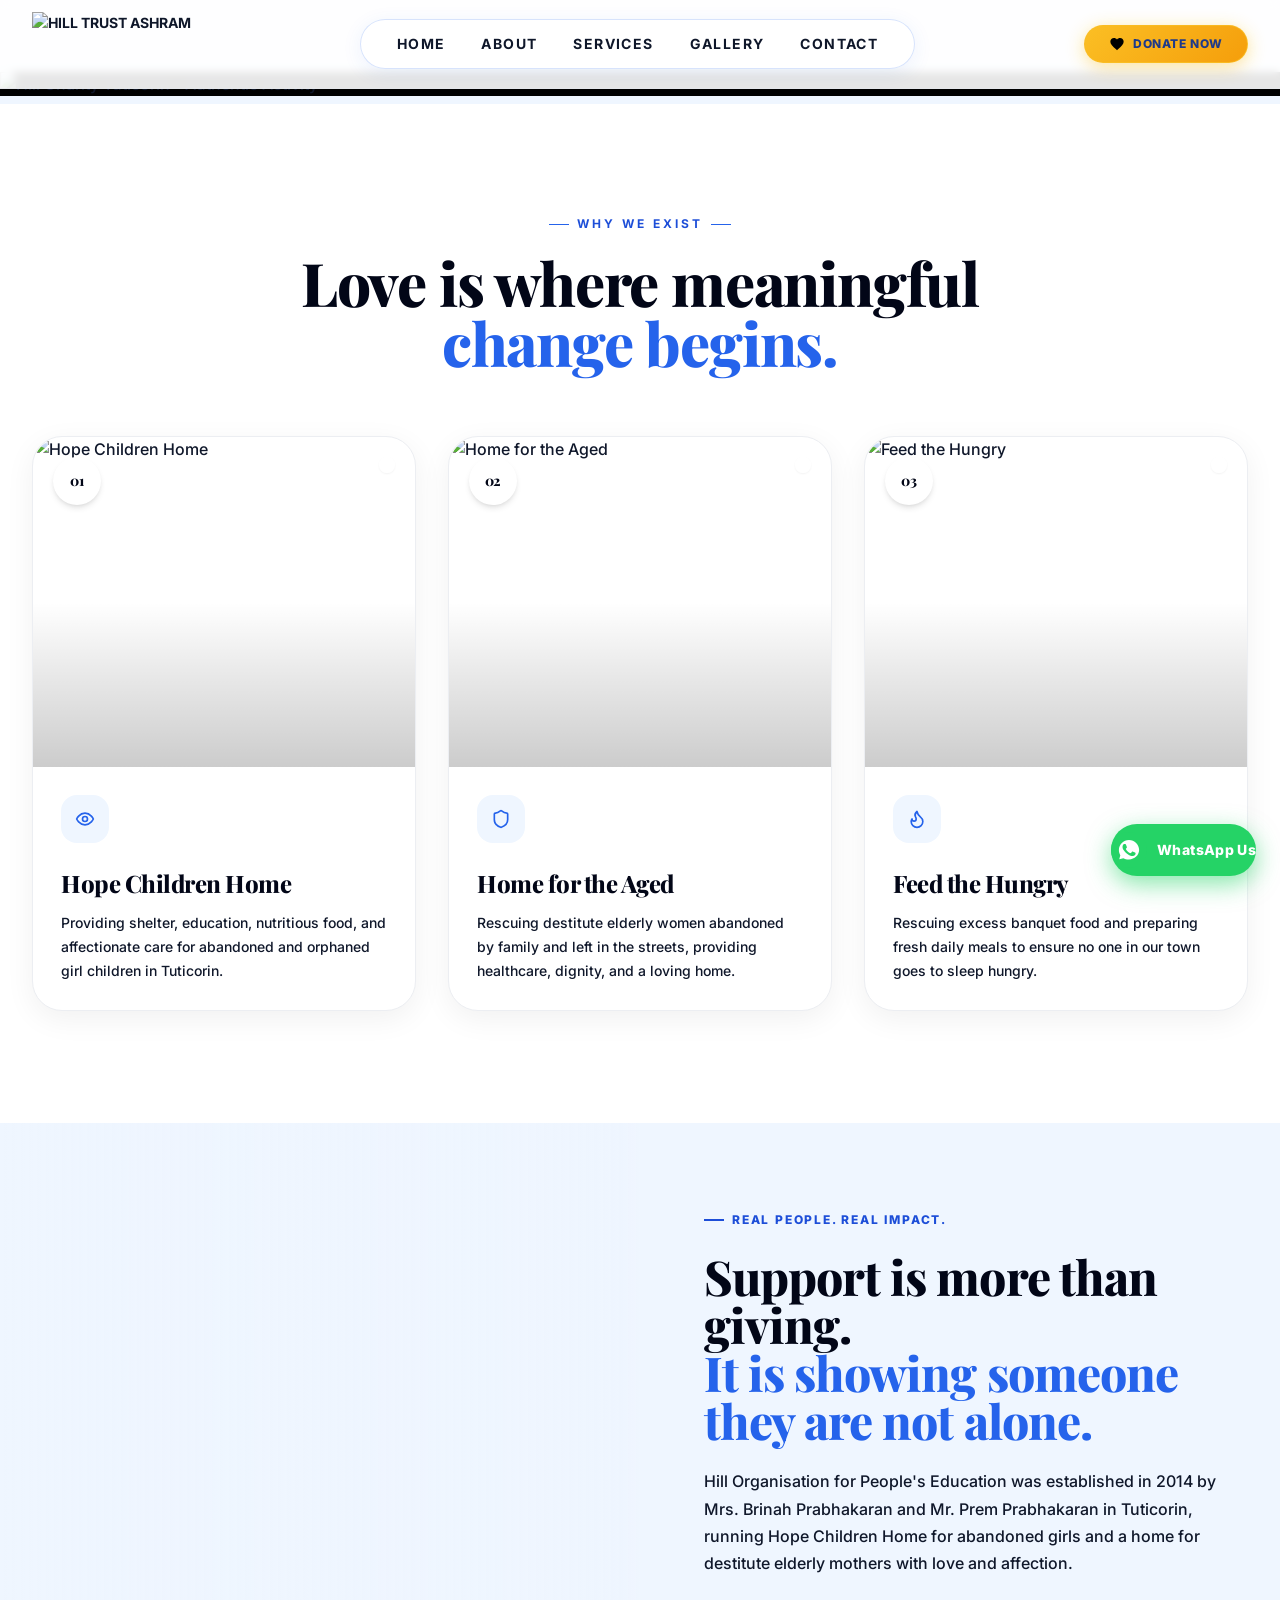
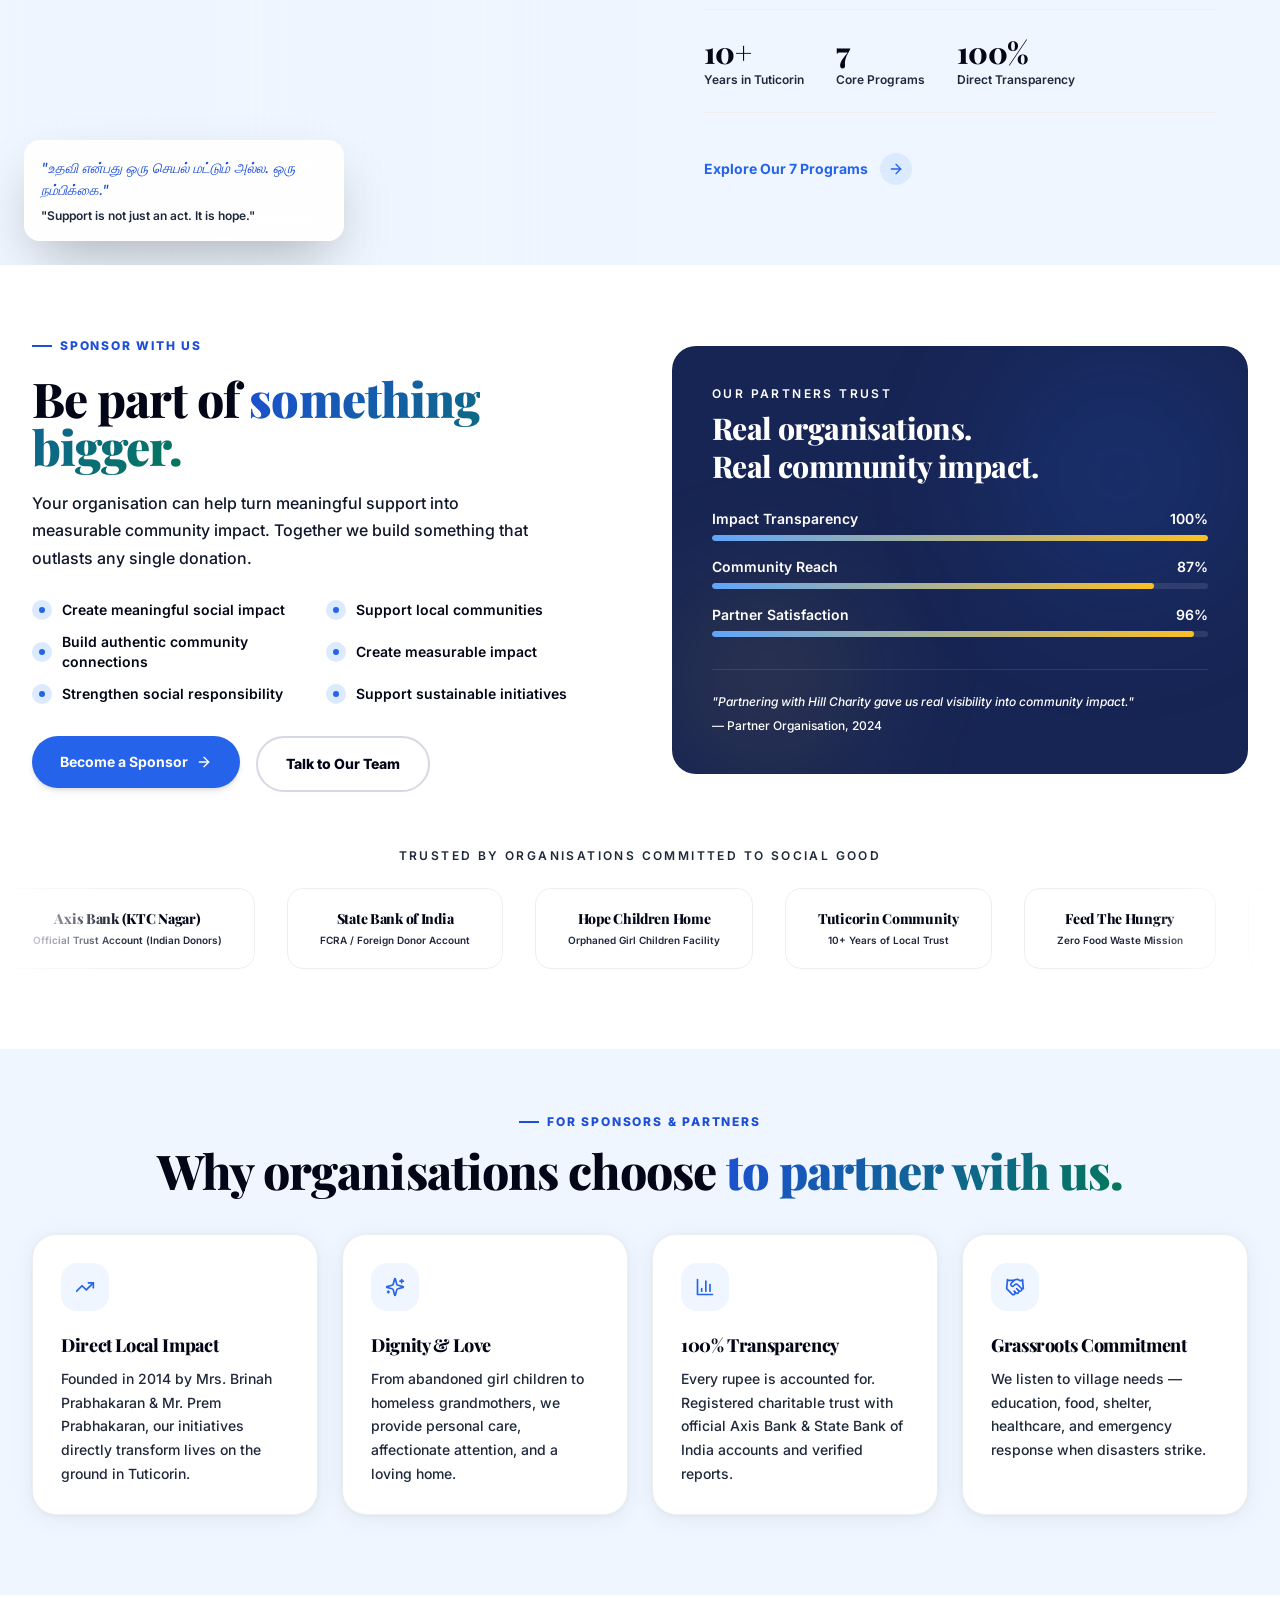
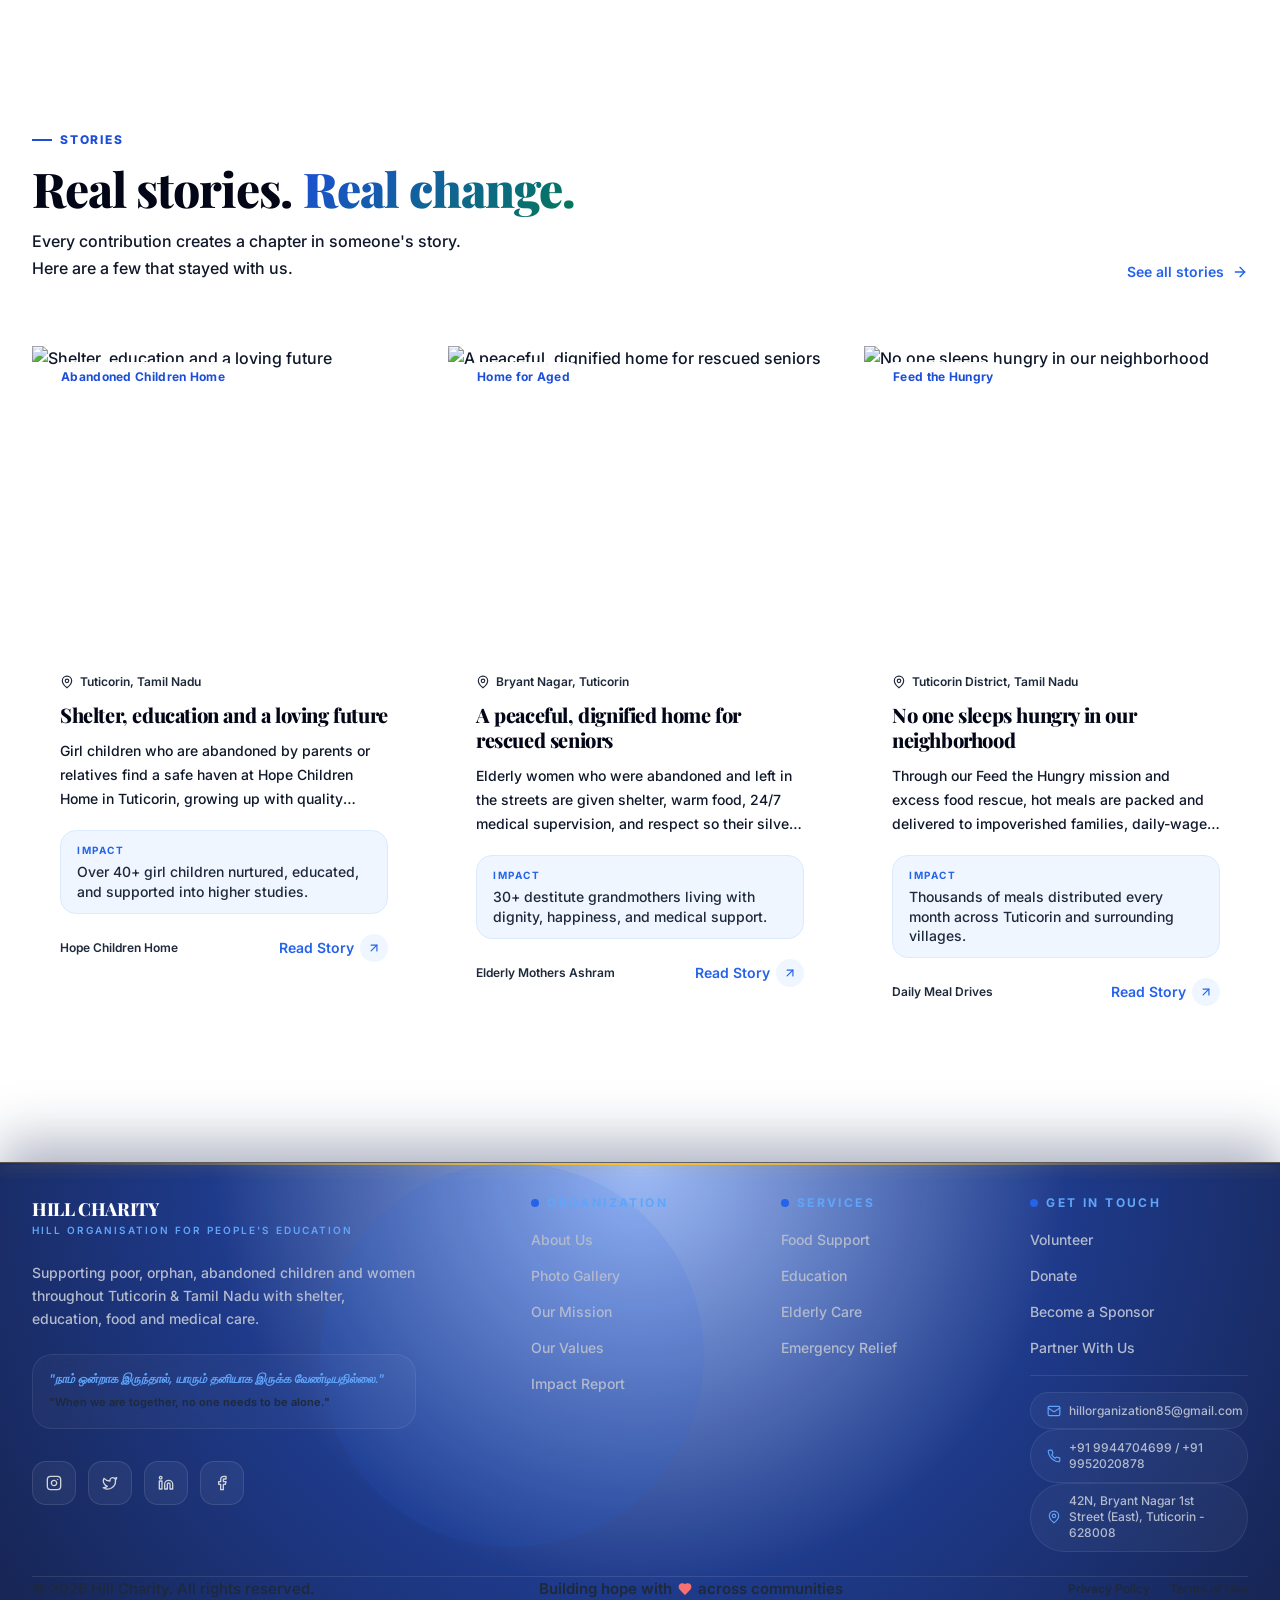
==== about/index.html @ b6c4d671 "Fix invisible text in Gallery hero header and category filter buttons" ====
<!doctype html>
<html lang="en">
  <head>
    <meta http-equiv="Cache-Control" content="no-cache, no-store, must-revalidate" />
    <meta http-equiv="Pragma" content="no-cache" />
    <meta http-equiv="Expires" content="0" />

    <meta charset="UTF-8" />
    <link rel="icon" type="image/x-icon" href="../assets/favicon.ico" />
    <meta name="viewport" content="width=device-width, initial-scale=1.0" />
    <title>About Us - Hill Charity Tuticorin | Serving Since 2014</title>
    <meta name="description" content="Hill Organisation for People’s Education (Hill Charity) charitable trust vision to support orphan, abandoned children and women throughout Tamil Nadu, South India." />
    <link rel="preconnect" href="https://fonts.googleapis.com" />
    <link rel="preconnect" href="https://fonts.gstatic.com" crossorigin />
    <link href="https://fonts.googleapis.com/css2?family=Playfair+Display:ital,wght@0,400;0,500;0,600;0,700;0,800;0,900;1,400;1,600;1,700&family=Inter:wght@300;400;500;600;700;800;900&display=swap" rel="stylesheet" />
    <link rel="stylesheet" href="../assets/index-DQ1mV4_X.css">
    <script defer src="../assets/bundle.js?v=1792749043"></script>
    <style>
      /* ============================================================
         CRITICAL FIX: ULTRA-CRISP HIGH-CONTRAST TYPOGRAPHY & LETTER COLORS
         ============================================================ */
      * {
        -webkit-font-smoothing: antialiased;
        -moz-osx-font-smoothing: grayscale;
      }
      
      body {
        color: #0f172a !important; /* Pure high-contrast dark slate */
        font-family: 'Inter', -apple-system, BlinkMacSystemFont, "Segoe UI", Roboto, sans-serif !important;
        font-weight: 500 !important;
      }

      /* Headings: Deep, bold, punchy on light surfaces */
      h1, h2, h3, h4, h5, h6 {
        font-weight: 800;
        letter-spacing: -0.02em;
      }
      .font-display {
        font-weight: 800;
        letter-spacing: -0.02em;
      }
      /* Pure crystal-clear white on all dark banners, statistics, and dark panels */
      .text-white,
      .text-white .font-display,
      .font-counter,
      .font-counter *,
      .bg-forest-950,
      .bg-forest-950 *,
      .bg-forest-950 p,
      .bg-forest-950 .font-display,
      .bg-forest-950 div,
      .shadow-card .bg-forest-950,
      .shadow-card .bg-forest-950 *,
      .shadow-card .bg-forest-950 p,
      .shadow-card .bg-forest-950 div,
      section[aria-labelledby="impact-heading"],
      section[aria-labelledby="impact-heading"] h2,
      section[aria-labelledby="impact-heading"] p,
      section[aria-labelledby="impact-heading"] div,
      section[aria-labelledby="impact-heading"] .font-display,
      section[aria-labelledby="impact-heading"] .font-counter,
      section.text-white,
      section.text-white h1, section.text-white h2, section.text-white h3,
      section.text-white p, header.text-white h1, header.text-white h2 {
        color: #ffffff !important;
      }
      /* Protect amber / gold accents from being overridden */
      .text-amber-400,
      [class*="text-amber"],
      section[aria-labelledby="impact-heading"] .text-amber-400,
      section[aria-labelledby="impact-heading"] [class*="text-amber"],
      .bg-forest-950 .text-amber-400,
      .bg-forest-950 [class*="text-amber"] {
        color: #fbbf24 !important;
      }
      /* Protect light green accents */
      .text-forest-300,
      [class*="text-forest-300"],
      .bg-forest-950 .text-forest-300 {
        color: #86efac !important;
      }

      /* Fix washed-out gray text classes across entire application */
      .text-charcoal-400 {
        color: #1e293b !important; /* Was #8b94b0 (too faint!), now rich dark slate */
        font-weight: 600 !important;
      }
      .text-charcoal-500 {
        color: #0f172a !important; /* Was #6b7596 (too faint!), now deep readable dark charcoal */
        font-weight: 500 !important;
        line-height: 1.7 !important;
      }
      .text-charcoal-600 {
        color: #020617 !important; /* Pitch black */
        font-weight: 600 !important;
      }
      .text-charcoal-700, .text-charcoal-800, .text-charcoal-900 {
        color: #020617 !important;
        font-weight: 800 !important;
      }

      /* Fix all paragraphs across the site to be dark and crisp */
      p {
        color: #1e293b;
        font-weight: 500;
        font-size: 15px;
        line-height: 1.65;
      }

      /* Fix faint white opacity text on dark banners */
      .text-white\/40, .text-white\/50, .text-white\/60, .text-white\/65 {
        color: #f8fafc !important; /* Was 40%-65% transparent, now 100% visible */
        font-weight: 500 !important;
      }
      .text-white\/70, .text-white\/80, .text-white\/85 {
        color: #ffffff !important;
        font-weight: 600 !important;
      }
      .text-blue-100, .text-blue-200 {
        color: #f1f5f9 !important;
        font-weight: 500 !important;
      }
      .text-slate-300, .text-slate-400 {
        color: #f8fafc !important;
        font-weight: 500 !important;
      }

      /* Make all labels, tags, badges super vibrant and visible */
      .label-tag {
        color: #1d4ed8 !important; /* Rich royal blue */
        font-weight: 800 !important;
        letter-spacing: 0.15em !important;
      }
      .label-tag:before {
        background-color: #1d4ed8 !important;
        height: 2px !important;
      }

      /* Vibrant gradient green/blue text */
      .text-gradient-green {
        background: linear-gradient(135deg, #1d4ed8 0%, #047857 100%) !important;
        -webkit-background-clip: text !important;
        -webkit-text-fill-color: transparent !important;
        font-weight: 900 !important;
      }

      /* Navigation Bar Links: Super clear, dark, bold */
      nav a, header a {
        color: #0f172a !important;
        font-weight: 700 !important;
        font-size: 14px !important;
      }
      nav a:hover, header a:hover {
        color: #1d4ed8 !important;
      }

      /* Card descriptions: dark and easily readable */
      article p, .shadow-card p:not(.bg-forest-950 p):not([class*="text-white"]) {
        color: #1e293b !important;
        font-weight: 500 !important;
      }

      /* High-contrast crisp image rendering */
      img {
        image-rendering: -webkit-optimize-contrast;
      }
      html {
        scroll-behavior: smooth;
      }
      @keyframes softPulse {
        0%, 100% { transform: scale(1); box-shadow: 0 8px 30px rgba(37,211,102,0.45); }
        50% { transform: scale(1.04); box-shadow: 0 12px 35px rgba(37,211,102,0.65); }
      }
      .pulse-whatsapp {
        animation: softPulse 3s infinite ease-in-out;
      }

      #floating-whatsapp {
        background-color: #25D366 !important;
        color: #ffffff !important;
        box-shadow: 0 8px 25px rgba(37,211,102,0.55) !important;
        text-decoration: none !important;
      }
      #floating-whatsapp:hover {
        background-color: #20bd5a !important;
        box-shadow: 0 12px 35px rgba(37,211,102,0.75) !important;
      }
      #floating-whatsapp span {
        color: #ffffff !important;
        font-weight: 800 !important;
      }

</style>
  </head>
  <body>
    <div id="root"></div>
    <a href="https://wa.me/919944704699?text=Hello%20Hill%20Charity%20Tuticorin,%20I%20would%20like%20to%20support%20your%20mission."
       target="_blank" rel="noopener noreferrer"
       id="floating-whatsapp"
       class="pulse-whatsapp fixed bottom-6 right-6 z-50 flex items-center gap-2.5 px-3.5 py-2 sm:px-4 sm:py-2.5 rounded-full text-white font-extrabold text-sm shadow-[0_8px_25px_rgba(37,211,102,0.55)] hover:scale-105 active:scale-95 transition-all duration-300 group"
       aria-label="Chat on WhatsApp">
      <img src="../assets/whatsapp-logo.svg" alt="WhatsApp" class="w-9 h-9 shrink-0" />
      <span class="tracking-wide pr-1 font-extrabold text-sm text-white">WhatsApp Us</span>
    </a>
  </body>
</html>
---- assets/index-DQ1mV4_X.css ----
*,:before,:after{--tw-border-spacing-x: 0;--tw-border-spacing-y: 0;--tw-translate-x: 0;--tw-translate-y: 0;--tw-rotate: 0;--tw-skew-x: 0;--tw-skew-y: 0;--tw-scale-x: 1;--tw-scale-y: 1;--tw-pan-x: ;--tw-pan-y: ;--tw-pinch-zoom: ;--tw-scroll-snap-strictness: proximity;--tw-gradient-from-position: ;--tw-gradient-via-position: ;--tw-gradient-to-position: ;--tw-ordinal: ;--tw-slashed-zero: ;--tw-numeric-figure: ;--tw-numeric-spacing: ;--tw-numeric-fraction: ;--tw-ring-inset: ;--tw-ring-offset-width: 0px;--tw-ring-offset-color: #fff;--tw-ring-color: rgb(59 130 246 / .5);--tw-ring-offset-shadow: 0 0 #0000;--tw-ring-shadow: 0 0 #0000;--tw-shadow: 0 0 #0000;--tw-shadow-colored: 0 0 #0000;--tw-blur: ;--tw-brightness: ;--tw-contrast: ;--tw-grayscale: ;--tw-hue-rotate: ;--tw-invert: ;--tw-saturate: ;--tw-sepia: ;--tw-drop-shadow: ;--tw-backdrop-blur: ;--tw-backdrop-brightness: ;--tw-backdrop-contrast: ;--tw-backdrop-grayscale: ;--tw-backdrop-hue-rotate: ;--tw-backdrop-invert: ;--tw-backdrop-opacity: ;--tw-backdrop-saturate: ;--tw-backdrop-sepia: ;--tw-contain-size: ;--tw-contain-layout: ;--tw-contain-paint: ;--tw-contain-style: }::backdrop{--tw-border-spacing-x: 0;--tw-border-spacing-y: 0;--tw-translate-x: 0;--tw-translate-y: 0;--tw-rotate: 0;--tw-skew-x: 0;--tw-skew-y: 0;--tw-scale-x: 1;--tw-scale-y: 1;--tw-pan-x: ;--tw-pan-y: ;--tw-pinch-zoom: ;--tw-scroll-snap-strictness: proximity;--tw-gradient-from-position: ;--tw-gradient-via-position: ;--tw-gradient-to-position: ;--tw-ordinal: ;--tw-slashed-zero: ;--tw-numeric-figure: ;--tw-numeric-spacing: ;--tw-numeric-fraction: ;--tw-ring-inset: ;--tw-ring-offset-width: 0px;--tw-ring-offset-color: #fff;--tw-ring-color: rgb(59 130 246 / .5);--tw-ring-offset-shadow: 0 0 #0000;--tw-ring-shadow: 0 0 #0000;--tw-shadow: 0 0 #0000;--tw-shadow-colored: 0 0 #0000;--tw-blur: ;--tw-brightness: ;--tw-contrast: ;--tw-grayscale: ;--tw-hue-rotate: ;--tw-invert: ;--tw-saturate: ;--tw-sepia: ;--tw-drop-shadow: ;--tw-backdrop-blur: ;--tw-backdrop-brightness: ;--tw-backdrop-contrast: ;--tw-backdrop-grayscale: ;--tw-backdrop-hue-rotate: ;--tw-backdrop-invert: ;--tw-backdrop-opacity: ;--tw-backdrop-saturate: ;--tw-backdrop-sepia: ;--tw-contain-size: ;--tw-contain-layout: ;--tw-contain-paint: ;--tw-contain-style: }*,:before,:after{box-sizing:border-box;border-width:0;border-style:solid;border-color:#e5e7eb}:before,:after{--tw-content: ""}html,:host{line-height:1.5;-webkit-text-size-adjust:100%;-moz-tab-size:4;-o-tab-size:4;tab-size:4;font-family:ui-sans-serif,system-ui,sans-serif,"Apple Color Emoji","Segoe UI Emoji",Segoe UI Symbol,"Noto Color Emoji";font-feature-settings:normal;font-variation-settings:normal;-webkit-tap-highlight-color:transparent}body{margin:0;line-height:inherit}hr{height:0;color:inherit;border-top-width:1px}abbr:where([title]){-webkit-text-decoration:underline dotted;text-decoration:underline dotted}h1,h2,h3,h4,h5,h6{font-size:inherit;font-weight:inherit}a{color:inherit;text-decoration:inherit}b,strong{font-weight:bolder}code,kbd,samp,pre{font-family:JetBrains Mono,monospace;font-feature-settings:normal;font-variation-settings:normal;font-size:1em}small{font-size:80%}sub,sup{font-size:75%;line-height:0;position:relative;vertical-align:baseline}sub{bottom:-.25em}sup{top:-.5em}table{text-indent:0;border-color:inherit;border-collapse:collapse}button,input,optgroup,select,textarea{font-family:inherit;font-feature-settings:inherit;font-variation-settings:inherit;font-size:100%;font-weight:inherit;line-height:inherit;letter-spacing:inherit;color:inherit;margin:0;padding:0}button,select{text-transform:none}button,input:where([type=button]),input:where([type=reset]),input:where([type=submit]){-webkit-appearance:button;background-color:transparent;background-image:none}:-moz-focusring{outline:auto}:-moz-ui-invalid{box-shadow:none}progress{vertical-align:baseline}::-webkit-inner-spin-button,::-webkit-outer-spin-button{height:auto}[type=search]{-webkit-appearance:textfield;outline-offset:-2px}::-webkit-search-decoration{-webkit-appearance:none}::-webkit-file-upload-button{-webkit-appearance:button;font:inherit}summary{display:list-item}blockquote,dl,dd,h1,h2,h3,h4,h5,h6,hr,figure,p,pre{margin:0}fieldset{margin:0;padding:0}legend{padding:0}ol,ul,menu{list-style:none;margin:0;padding:0}dialog{padding:0}textarea{resize:vertical}input::-moz-placeholder,textarea::-moz-placeholder{opacity:1;color:#9ca3af}input::placeholder,textarea::placeholder{opacity:1;color:#9ca3af}button,[role=button]{cursor:pointer}:disabled{cursor:default}img,svg,video,canvas,audio,iframe,embed,object{display:block;vertical-align:middle}img,video{max-width:100%;height:auto}[hidden]:where(:not([hidden=until-found])){display:none}:root{--color-forest-900: #1e3a8a;--color-amber-500: #fbbf24}html{scroll-behavior:smooth;-webkit-font-smoothing:antialiased;-moz-osx-font-smoothing:grayscale}body{overflow-x:hidden;--tw-bg-opacity: 1;background-color:rgb(255 255 255 / var(--tw-bg-opacity, 1));font-family:Inter,system-ui,sans-serif;--tw-text-opacity: 1;color:rgb(54 59 76 / var(--tw-text-opacity, 1))}::-moz-selection{--tw-bg-opacity: 1;background-color:rgb(191 219 254 / var(--tw-bg-opacity, 1));--tw-text-opacity: 1;color:rgb(30 58 138 / var(--tw-text-opacity, 1))}::selection{--tw-bg-opacity: 1;background-color:rgb(191 219 254 / var(--tw-bg-opacity, 1));--tw-text-opacity: 1;color:rgb(30 58 138 / var(--tw-text-opacity, 1))}:focus-visible{border-radius:.25rem;outline-width:2px;outline-offset:2px;outline-color:#2563eb}@media (prefers-reduced-motion: reduce){*,*:before,*:after{animation-duration:.01ms!important;animation-iteration-count:1!important;transition-duration:.01ms!important}}.text-gradient-green{background-image:linear-gradient(to right,var(--tw-gradient-stops));--tw-gradient-from: #2563eb var(--tw-gradient-from-position);--tw-gradient-to: rgb(37 99 235 / 0) var(--tw-gradient-to-position);--tw-gradient-stops: var(--tw-gradient-from), var(--tw-gradient-to);--tw-gradient-to: #60a5fa var(--tw-gradient-to-position);-webkit-background-clip:text;background-clip:text;color:transparent}.label-tag{display:inline-flex;align-items:center;gap:.5rem;font-size:.75rem;line-height:1rem;font-weight:600;text-transform:uppercase;letter-spacing:.2em;--tw-text-opacity: 1;color:rgb(37 99 235 / var(--tw-text-opacity, 1))}.label-tag:before{content:"";display:block;height:1px;width:1.25rem;--tw-bg-opacity: 1;background-color:rgb(37 99 235 / var(--tw-bg-opacity, 1))}.link-underline{position:relative}.link-underline:after{position:absolute;bottom:0;left:0;height:1px;width:0px;background-color:currentColor;transition-property:all;transition-timing-function:cubic-bezier(.4,0,.2,1);content:var(--tw-content);transition-duration:.3s}.link-underline:hover:after{content:var(--tw-content);width:100%}.pointer-events-none{pointer-events:none}.pointer-events-auto{pointer-events:auto}.visible{visibility:visible}.fixed{position:fixed}.absolute{position:absolute}.relative{position:relative}.-inset-3{top:-.75rem;right:-.75rem;bottom:-.75rem;left:-.75rem}.-inset-5{top:-1.25rem;right:-1.25rem;bottom:-1.25rem;left:-1.25rem}.-inset-6{top:-1.5rem;right:-1.5rem;bottom:-1.5rem;left:-1.5rem}.inset-0{top:0;right:0;bottom:0;left:0}.-bottom-20{bottom:-5rem}.-bottom-32{bottom:-8rem}.-left-20{left:-5rem}.-left-32{left:-8rem}.-right-20{right:-5rem}.-right-32{right:-8rem}.-right-5{right:-1.25rem}.-top-20{top:-5rem}.-top-32{top:-8rem}.bottom-0{bottom:0}.bottom-16{bottom:4rem}.bottom-20{bottom:5rem}.bottom-24{bottom:6rem}.bottom-6{bottom:1.5rem}.left-0{left:0}.left-1\/2{left:50%}.left-1\/4{left:25%}.left-10{left:2.5rem}.left-4{left:1rem}.left-5{left:1.25rem}.left-6{left:1.5rem}.left-8{left:2rem}.right-0{right:0}.right-1\/3{right:33.333333%}.right-1\/4{right:25%}.right-10{right:2.5rem}.right-16{right:4rem}.right-4{right:1rem}.right-5{right:1.25rem}.right-6{right:1.5rem}.right-8{right:2rem}.top-0{top:0}.top-1\/2{top:50%}.top-10{top:2.5rem}.top-16{top:4rem}.top-20{top:5rem}.top-24{top:6rem}.top-4{top:1rem}.top-5{top:1.25rem}.top-6{top:1.5rem}.top-8{top:2rem}.-z-10{z-index:-10}.z-0{z-index:0}.z-10{z-index:10}.z-20{z-index:20}.z-30{z-index:30}.z-40{z-index:40}.z-50{z-index:50}.z-\[100\]{z-index:100}.z-\[200\]{z-index:200}.m-0{margin:0}.mx-auto{margin-left:auto;margin-right:auto}.mb-1{margin-bottom:.25rem}.mb-1\.5{margin-bottom:.375rem}.mb-10{margin-bottom:2.5rem}.mb-12{margin-bottom:3rem}.mb-14{margin-bottom:3.5rem}.mb-16{margin-bottom:4rem}.mb-2{margin-bottom:.5rem}.mb-20{margin-bottom:5rem}.mb-3{margin-bottom:.75rem}.mb-4{margin-bottom:1rem}.mb-5{margin-bottom:1.25rem}.mb-6{margin-bottom:1.5rem}.mb-7{margin-bottom:1.75rem}.mb-8{margin-bottom:2rem}.ml-1{margin-left:.25rem}.mr-2{margin-right:.5rem}.mt-0\.5{margin-top:.125rem}.mt-1{margin-top:.25rem}.mt-1\.5{margin-top:.375rem}.mt-10{margin-top:2.5rem}.mt-12{margin-top:3rem}.mt-14{margin-top:3.5rem}.mt-16{margin-top:4rem}.mt-2{margin-top:.5rem}.mt-20{margin-top:5rem}.mt-3{margin-top:.75rem}.mt-4{margin-top:1rem}.mt-5{margin-top:1.25rem}.mt-6{margin-top:1.5rem}.mt-7{margin-top:1.75rem}.mt-8{margin-top:2rem}.line-clamp-3{overflow:hidden;display:-webkit-box;-webkit-box-orient:vertical;-webkit-line-clamp:3}.block{display:block}.inline-block{display:inline-block}.flex{display:flex}.inline-flex{display:inline-flex}.grid{display:grid}.hidden{display:none}.aspect-\[4\/3\]{aspect-ratio:4/3}.h-0\.5{height:.125rem}.h-1{height:.25rem}.h-1\.5{height:.375rem}.h-10{height:2.5rem}.h-11{height:2.75rem}.h-12{height:3rem}.h-14{height:3.5rem}.h-16{height:4rem}.h-2{height:.5rem}.h-20{height:5rem}.h-3{height:.75rem}.h-3\.5{height:.875rem}.h-4{height:1rem}.h-48{height:12rem}.h-5{height:1.25rem}.h-52{height:13rem}.h-56{height:14rem}.h-6{height:1.5rem}.h-64{height:16rem}.h-7{height:1.75rem}.h-8{height:2rem}.h-80{height:20rem}.h-9{height:2.25rem}.h-96{height:24rem}.h-\[120px\]{height:120px}.h-\[220px\]{height:220px}.h-\[260px\]{height:260px}.h-\[300px\]{height:300px}.h-\[320px\]{height:320px}.h-\[330px\]{height:330px}.h-\[60vw\]{height:60vw}.h-\[70vh\]{height:70vh}.h-\[calc\(100dvh-72px\)\]{height:calc(100dvh - 72px)}.h-full{height:100%}.h-px{height:1px}.max-h-\[95vh\]{max-height:95vh}.min-h-\[260px\]{min-height:260px}.min-h-\[280px\]{min-height:280px}.min-h-\[300px\]{min-height:300px}.min-h-\[400px\]{min-height:400px}.min-h-\[420px\]{min-height:420px}.min-h-\[600px\]{min-height:600px}.min-h-screen{min-height:100vh}.w-0{width:0px}.w-1\.5{width:.375rem}.w-10{width:2.5rem}.w-11{width:2.75rem}.w-12{width:3rem}.w-14{width:3.5rem}.w-16{width:4rem}.w-2{width:.5rem}.w-20{width:5rem}.w-3{width:.75rem}.w-3\.5{width:.875rem}.w-32{width:8rem}.w-4{width:1rem}.w-48{width:12rem}.w-5{width:1.25rem}.w-52{width:13rem}.w-56{width:14rem}.w-6{width:1.5rem}.w-64{width:16rem}.w-7{width:1.75rem}.w-8{width:2rem}.w-80{width:20rem}.w-9{width:2.25rem}.w-96{width:24rem}.w-\[300px\]{width:300px}.w-fit{width:-moz-fit-content;width:fit-content}.w-full{width:100%}.w-px{width:1px}.min-w-0{min-width:0px}.min-w-\[180px\]{min-width:180px}.max-w-2xl{max-width:42rem}.max-w-3xl{max-width:48rem}.max-w-4xl{max-width:56rem}.max-w-5xl{max-width:64rem}.max-w-6xl{max-width:72rem}.max-w-7xl{max-width:80rem}.max-w-\[210px\]{max-width:210px}.max-w-lg{max-width:32rem}.max-w-md{max-width:28rem}.max-w-sm{max-width:24rem}.max-w-xl{max-width:36rem}.max-w-xs{max-width:20rem}.flex-1{flex:1 1 0%}.shrink-0{flex-shrink:0}.-translate-x-1\/2{--tw-translate-x: -50%;transform:translate(var(--tw-translate-x),var(--tw-translate-y)) rotate(var(--tw-rotate)) skew(var(--tw-skew-x)) skewY(var(--tw-skew-y)) scaleX(var(--tw-scale-x)) scaleY(var(--tw-scale-y))}.-translate-y-1\/2{--tw-translate-y: -50%;transform:translate(var(--tw-translate-x),var(--tw-translate-y)) rotate(var(--tw-rotate)) skew(var(--tw-skew-x)) skewY(var(--tw-skew-y)) scaleX(var(--tw-scale-x)) scaleY(var(--tw-scale-y))}.scale-110{--tw-scale-x: 1.1;--tw-scale-y: 1.1;transform:translate(var(--tw-translate-x),var(--tw-translate-y)) rotate(var(--tw-rotate)) skew(var(--tw-skew-x)) skewY(var(--tw-skew-y)) scaleX(var(--tw-scale-x)) scaleY(var(--tw-scale-y))}.transform{transform:translate(var(--tw-translate-x),var(--tw-translate-y)) rotate(var(--tw-rotate)) skew(var(--tw-skew-x)) skewY(var(--tw-skew-y)) scaleX(var(--tw-scale-x)) scaleY(var(--tw-scale-y))}.animate-marquee{animation:marquee 30s linear infinite}@keyframes spin{to{transform:rotate(360deg)}}.animate-spin{animation:spin 1s linear infinite}.cursor-default{cursor:default}.select-none{-webkit-user-select:none;-moz-user-select:none;user-select:none}.resize-none{resize:none}.appearance-none{-webkit-appearance:none;-moz-appearance:none;appearance:none}.grid-cols-1{grid-template-columns:repeat(1,minmax(0,1fr))}.grid-cols-2{grid-template-columns:repeat(2,minmax(0,1fr))}.grid-cols-3{grid-template-columns:repeat(3,minmax(0,1fr))}.flex-col{flex-direction:column}.flex-wrap{flex-wrap:wrap}.items-start{align-items:flex-start}.items-center{align-items:center}.items-stretch{align-items:stretch}.justify-center{justify-content:center}.justify-between{justify-content:space-between}.gap-1{gap:.25rem}.gap-1\.5{gap:.375rem}.gap-12{gap:3rem}.gap-16{gap:4rem}.gap-2{gap:.5rem}.gap-2\.5{gap:.625rem}.gap-3{gap:.75rem}.gap-4{gap:1rem}.gap-5{gap:1.25rem}.gap-6{gap:1.5rem}.gap-8{gap:2rem}.gap-x-4{-moz-column-gap:1rem;column-gap:1rem}.gap-y-12{row-gap:3rem}.space-y-1>:not([hidden])~:not([hidden]){--tw-space-y-reverse: 0;margin-top:calc(.25rem * calc(1 - var(--tw-space-y-reverse)));margin-bottom:calc(.25rem * var(--tw-space-y-reverse))}.space-y-1\.5>:not([hidden])~:not([hidden]){--tw-space-y-reverse: 0;margin-top:calc(.375rem * calc(1 - var(--tw-space-y-reverse)));margin-bottom:calc(.375rem * var(--tw-space-y-reverse))}.space-y-2\.5>:not([hidden])~:not([hidden]){--tw-space-y-reverse: 0;margin-top:calc(.625rem * calc(1 - var(--tw-space-y-reverse)));margin-bottom:calc(.625rem * var(--tw-space-y-reverse))}.space-y-3>:not([hidden])~:not([hidden]){--tw-space-y-reverse: 0;margin-top:calc(.75rem * calc(1 - var(--tw-space-y-reverse)));margin-bottom:calc(.75rem * var(--tw-space-y-reverse))}.space-y-4>:not([hidden])~:not([hidden]){--tw-space-y-reverse: 0;margin-top:calc(1rem * calc(1 - var(--tw-space-y-reverse)));margin-bottom:calc(1rem * var(--tw-space-y-reverse))}.space-y-5>:not([hidden])~:not([hidden]){--tw-space-y-reverse: 0;margin-top:calc(1.25rem * calc(1 - var(--tw-space-y-reverse)));margin-bottom:calc(1.25rem * var(--tw-space-y-reverse))}.space-y-6>:not([hidden])~:not([hidden]){--tw-space-y-reverse: 0;margin-top:calc(1.5rem * calc(1 - var(--tw-space-y-reverse)));margin-bottom:calc(1.5rem * var(--tw-space-y-reverse))}.space-y-8>:not([hidden])~:not([hidden]){--tw-space-y-reverse: 0;margin-top:calc(2rem * calc(1 - var(--tw-space-y-reverse)));margin-bottom:calc(2rem * var(--tw-space-y-reverse))}.divide-x-0>:not([hidden])~:not([hidden]){--tw-divide-x-reverse: 0;border-right-width:calc(0px * var(--tw-divide-x-reverse));border-left-width:calc(0px * calc(1 - var(--tw-divide-x-reverse)))}.divide-white\/10>:not([hidden])~:not([hidden]){border-color:#ffffff1a}.overflow-hidden{overflow:hidden}.overflow-y-auto{overflow-y:auto}.rounded-2xl{border-radius:1rem}.rounded-3xl{border-radius:1.5rem}.rounded-\[1\.75rem\]{border-radius:1.75rem}.rounded-\[2\.5rem\]{border-radius:2.5rem}.rounded-\[2rem\]{border-radius:2rem}.rounded-\[30px\]{border-radius:30px}.rounded-\[3rem\]{border-radius:3rem}.rounded-full{border-radius:9999px}.rounded-lg{border-radius:.5rem}.rounded-xl{border-radius:.75rem}.rounded-t-\[30px\]{border-top-left-radius:30px;border-top-right-radius:30px}.border{border-width:1px}.border-2{border-width:2px}.border-4{border-width:4px}.border-y{border-top-width:1px;border-bottom-width:1px}.border-b{border-bottom-width:1px}.border-t{border-top-width:1px}.border-dashed{border-style:dashed}.border-amber-100{--tw-border-opacity: 1;border-color:rgb(255 239 208 / var(--tw-border-opacity, 1))}.border-amber-600{--tw-border-opacity: 1;border-color:rgb(245 158 11 / var(--tw-border-opacity, 1))}.border-blue-200{--tw-border-opacity: 1;border-color:rgb(191 219 254 / var(--tw-border-opacity, 1))}.border-charcoal-100{--tw-border-opacity: 1;border-color:rgb(236 238 242 / var(--tw-border-opacity, 1))}.border-charcoal-100\/70{border-color:#eceef2b3}.border-charcoal-200{--tw-border-opacity: 1;border-color:rgb(213 217 227 / var(--tw-border-opacity, 1))}.border-charcoal-700{--tw-border-opacity: 1;border-color:rgb(71 78 103 / var(--tw-border-opacity, 1))}.border-charcoal-800{--tw-border-opacity: 1;border-color:rgb(61 66 87 / var(--tw-border-opacity, 1))}.border-cream-50{--tw-border-opacity: 1;border-color:rgb(239 246 255 / var(--tw-border-opacity, 1))}.border-cyan-200{--tw-border-opacity: 1;border-color:rgb(165 243 252 / var(--tw-border-opacity, 1))}.border-cyan-300\/50{border-color:#67e8f980}.border-forest-100{--tw-border-opacity: 1;border-color:rgb(219 234 254 / var(--tw-border-opacity, 1))}.border-forest-200{--tw-border-opacity: 1;border-color:rgb(191 219 254 / var(--tw-border-opacity, 1))}.border-forest-200\/40{border-color:#bfdbfe66}.border-forest-200\/60{border-color:#bfdbfe99}.border-forest-200\/70{border-color:#bfdbfeb3}.border-forest-600{--tw-border-opacity: 1;border-color:rgb(37 99 235 / var(--tw-border-opacity, 1))}.border-forest-700{--tw-border-opacity: 1;border-color:rgb(29 78 216 / var(--tw-border-opacity, 1))}.border-red-200{--tw-border-opacity: 1;border-color:rgb(254 202 202 / var(--tw-border-opacity, 1))}.border-transparent{border-color:transparent}.border-white{--tw-border-opacity: 1;border-color:rgb(255 255 255 / var(--tw-border-opacity, 1))}.border-white\/10{border-color:#ffffff1a}.border-white\/15{border-color:#ffffff26}.border-white\/20{border-color:#fff3}.border-white\/30{border-color:#ffffff4d}.border-white\/50{border-color:#ffffff80}.bg-amber-100\/40{background-color:#ffefd066}.bg-amber-400{--tw-bg-opacity: 1;background-color:rgb(251 191 36 / var(--tw-bg-opacity, 1))}.bg-amber-400\/40{background-color:#fbbf2466}.bg-amber-50{--tw-bg-opacity: 1;background-color:rgb(254 243 199 / var(--tw-bg-opacity, 1))}.bg-amber-500{--tw-bg-opacity: 1;background-color:rgb(245 158 11 / var(--tw-bg-opacity, 1))}.bg-amber-500\/10{background-color:#fbbf241a}.bg-amber-500\/20{background-color:#fbbf2433}.bg-black{--tw-bg-opacity: 1;background-color:rgb(0 0 0 / var(--tw-bg-opacity, 1))}.bg-black\/5{background-color:#0000000d}.bg-blue-50{--tw-bg-opacity: 1;background-color:rgb(239 246 255 / var(--tw-bg-opacity, 1))}.bg-charcoal-100{--tw-bg-opacity: 1;background-color:rgb(236 238 242 / var(--tw-bg-opacity, 1))}.bg-charcoal-50{--tw-bg-opacity: 1;background-color:rgb(239 246 255 / var(--tw-bg-opacity, 1))}.bg-charcoal-800{--tw-bg-opacity: 1;background-color:rgb(61 66 87 / var(--tw-bg-opacity, 1))}.bg-charcoal-900{--tw-bg-opacity: 1;background-color:rgb(54 59 76 / var(--tw-bg-opacity, 1))}.bg-charcoal-950{--tw-bg-opacity: 1;background-color:rgb(26 29 39 / var(--tw-bg-opacity, 1))}.bg-charcoal-950\/40{background-color:#1a1d2766}.bg-charcoal-950\/60{background-color:#1a1d2799}.bg-cream-50{--tw-bg-opacity: 1;background-color:rgb(239 246 255 / var(--tw-bg-opacity, 1))}.bg-forest-100{--tw-bg-opacity: 1;background-color:rgb(219 234 254 / var(--tw-bg-opacity, 1))}.bg-forest-100\/40{background-color:#eff6ff66}.bg-forest-100\/70{background-color:#eff6ffb3}.bg-forest-200{--tw-bg-opacity: 1;background-color:rgb(191 219 254 / var(--tw-bg-opacity, 1))}.bg-forest-300{--tw-bg-opacity: 1;background-color:rgb(147 197 253 / var(--tw-bg-opacity, 1))}.bg-forest-400{--tw-bg-opacity: 1;background-color:rgb(96 165 250 / var(--tw-bg-opacity, 1))}.bg-forest-50{--tw-bg-opacity: 1;background-color:rgb(239 246 255 / var(--tw-bg-opacity, 1))}.bg-forest-500{--tw-bg-opacity: 1;background-color:rgb(37 99 235 / var(--tw-bg-opacity, 1))}.bg-forest-500\/10{background-color:#2563eb1a}.bg-forest-500\/15{background-color:#2563eb26}.bg-forest-600{--tw-bg-opacity: 1;background-color:rgb(37 99 235 / var(--tw-bg-opacity, 1))}.bg-forest-950{--tw-bg-opacity: 1;background-color:rgb(23 37 84 / var(--tw-bg-opacity, 1))}.bg-red-50{--tw-bg-opacity: 1;background-color:rgb(254 242 242 / var(--tw-bg-opacity, 1))}.bg-slate-50{--tw-bg-opacity: 1;background-color:rgb(248 250 252 / var(--tw-bg-opacity, 1))}.bg-transparent{background-color:transparent}.bg-white{--tw-bg-opacity: 1;background-color:rgb(255 255 255 / var(--tw-bg-opacity, 1))}.bg-white\/10{background-color:#ffffff1a}.bg-white\/15{background-color:#ffffff26}.bg-white\/20{background-color:#fff3}.bg-white\/80{background-color:#fffc}.bg-white\/90{background-color:#ffffffe6}.bg-white\/95{background-color:#fffffff2}.bg-gradient-to-b{background-image:linear-gradient(to bottom,var(--tw-gradient-stops))}.bg-gradient-to-br{background-image:linear-gradient(to bottom right,var(--tw-gradient-stops))}.bg-gradient-to-r{background-image:linear-gradient(to right,var(--tw-gradient-stops))}.bg-gradient-to-t{background-image:linear-gradient(to top,var(--tw-gradient-stops))}.from-amber-400\/20{--tw-gradient-from: rgb(251 191 36 / .2) var(--tw-gradient-from-position);--tw-gradient-to: rgb(251 191 36 / 0) var(--tw-gradient-to-position);--tw-gradient-stops: var(--tw-gradient-from), var(--tw-gradient-to)}.from-amber-500\/20{--tw-gradient-from: rgb(245 158 11 / .2) var(--tw-gradient-from-position);--tw-gradient-to: rgb(245 158 11 / 0) var(--tw-gradient-to-position);--tw-gradient-stops: var(--tw-gradient-from), var(--tw-gradient-to)}.from-black\/20{--tw-gradient-from: rgb(0 0 0 / .2) var(--tw-gradient-from-position);--tw-gradient-to: rgb(0 0 0 / 0) var(--tw-gradient-to-position);--tw-gradient-stops: var(--tw-gradient-from), var(--tw-gradient-to)}.from-charcoal-600\/20{--tw-gradient-from: rgb(87 95 126 / .2) var(--tw-gradient-from-position);--tw-gradient-to: rgb(87 95 126 / 0) var(--tw-gradient-to-position);--tw-gradient-stops: var(--tw-gradient-from), var(--tw-gradient-to)}.from-charcoal-950\/40{--tw-gradient-from: rgb(26 29 39 / .4) var(--tw-gradient-from-position);--tw-gradient-to: rgb(26 29 39 / 0) var(--tw-gradient-to-position);--tw-gradient-stops: var(--tw-gradient-from), var(--tw-gradient-to)}.from-charcoal-950\/60{--tw-gradient-from: rgb(26 29 39 / .6) var(--tw-gradient-from-position);--tw-gradient-to: rgb(26 29 39 / 0) var(--tw-gradient-to-position);--tw-gradient-stops: var(--tw-gradient-from), var(--tw-gradient-to)}.from-cyan-500{--tw-gradient-from: #06b6d4 var(--tw-gradient-from-position);--tw-gradient-to: rgb(6 182 212 / 0) var(--tw-gradient-to-position);--tw-gradient-stops: var(--tw-gradient-from), var(--tw-gradient-to)}.from-forest-400{--tw-gradient-from: #60a5fa var(--tw-gradient-from-position);--tw-gradient-to: rgb(96 165 250 / 0) var(--tw-gradient-to-position);--tw-gradient-stops: var(--tw-gradient-from), var(--tw-gradient-to)}.from-forest-400\/20{--tw-gradient-from: rgb(96 165 250 / .2) var(--tw-gradient-from-position);--tw-gradient-to: rgb(96 165 250 / 0) var(--tw-gradient-to-position);--tw-gradient-stops: var(--tw-gradient-from), var(--tw-gradient-to)}.from-forest-500{--tw-gradient-from: #2563eb var(--tw-gradient-from-position);--tw-gradient-to: rgb(37 99 235 / 0) var(--tw-gradient-to-position);--tw-gradient-stops: var(--tw-gradient-from), var(--tw-gradient-to)}.from-forest-500\/20{--tw-gradient-from: rgb(37 99 235 / .2) var(--tw-gradient-from-position);--tw-gradient-to: rgb(37 99 235 / 0) var(--tw-gradient-to-position);--tw-gradient-stops: var(--tw-gradient-from), var(--tw-gradient-to)}.from-forest-600{--tw-gradient-from: #2563eb var(--tw-gradient-from-position);--tw-gradient-to: rgb(37 99 235 / 0) var(--tw-gradient-to-position);--tw-gradient-stops: var(--tw-gradient-from), var(--tw-gradient-to)}.from-forest-600\/20{--tw-gradient-from: rgb(37 99 235 / .2) var(--tw-gradient-from-position);--tw-gradient-to: rgb(37 99 235 / 0) var(--tw-gradient-to-position);--tw-gradient-stops: var(--tw-gradient-from), var(--tw-gradient-to)}.from-forest-700{--tw-gradient-from: #1d4ed8 var(--tw-gradient-from-position);--tw-gradient-to: rgb(29 78 216 / 0) var(--tw-gradient-to-position);--tw-gradient-stops: var(--tw-gradient-from), var(--tw-gradient-to)}.from-transparent{--tw-gradient-from: transparent var(--tw-gradient-from-position);--tw-gradient-to: rgb(0 0 0 / 0) var(--tw-gradient-to-position);--tw-gradient-stops: var(--tw-gradient-from), var(--tw-gradient-to)}.via-forest-200{--tw-gradient-to: rgb(191 219 254 / 0) var(--tw-gradient-to-position);--tw-gradient-stops: var(--tw-gradient-from), #bfdbfe var(--tw-gradient-via-position), var(--tw-gradient-to)}.via-forest-300{--tw-gradient-to: rgb(147 197 253 / 0) var(--tw-gradient-to-position);--tw-gradient-stops: var(--tw-gradient-from), #93c5fd var(--tw-gradient-via-position), var(--tw-gradient-to)}.via-forest-400{--tw-gradient-to: rgb(96 165 250 / 0) var(--tw-gradient-to-position);--tw-gradient-stops: var(--tw-gradient-from), #60a5fa var(--tw-gradient-via-position), var(--tw-gradient-to)}.via-forest-500{--tw-gradient-to: rgb(37 99 235 / 0) var(--tw-gradient-to-position);--tw-gradient-stops: var(--tw-gradient-from), #2563eb var(--tw-gradient-via-position), var(--tw-gradient-to)}.via-sky-500{--tw-gradient-to: rgb(14 165 233 / 0) var(--tw-gradient-to-position);--tw-gradient-stops: var(--tw-gradient-from), #0ea5e9 var(--tw-gradient-via-position), var(--tw-gradient-to)}.via-transparent{--tw-gradient-to: rgb(0 0 0 / 0) var(--tw-gradient-to-position);--tw-gradient-stops: var(--tw-gradient-from), transparent var(--tw-gradient-via-position), var(--tw-gradient-to)}.to-amber-400{--tw-gradient-to: #fbbf24 var(--tw-gradient-to-position)}.to-amber-400\/10{--tw-gradient-to: rgb(251 191 36 / .1) var(--tw-gradient-to-position)}.to-amber-600\/10{--tw-gradient-to: rgb(245 158 11 / .1) var(--tw-gradient-to-position)}.to-blue-600{--tw-gradient-to: #2563eb var(--tw-gradient-to-position)}.to-charcoal-500\/10{--tw-gradient-to: rgb(107 117 150 / .1) var(--tw-gradient-to-position)}.to-charcoal-950{--tw-gradient-to: #1a1d27 var(--tw-gradient-to-position)}.to-cream-50\/30{--tw-gradient-to: rgb(239 246 255 / .3) var(--tw-gradient-to-position)}.to-forest-300{--tw-gradient-to: #93c5fd var(--tw-gradient-to-position)}.to-forest-400\/10{--tw-gradient-to: rgb(96 165 250 / .1) var(--tw-gradient-to-position)}.to-forest-500\/10{--tw-gradient-to: rgb(37 99 235 / .1) var(--tw-gradient-to-position)}.to-forest-600\/10{--tw-gradient-to: rgb(37 99 235 / .1) var(--tw-gradient-to-position)}.to-transparent{--tw-gradient-to: transparent var(--tw-gradient-to-position)}.fill-red-400{fill:#f87171}.object-contain{-o-object-fit:contain;object-fit:contain}.object-cover{-o-object-fit:cover;object-fit:cover}.object-\[center_45\%\]{-o-object-position:center 45%;object-position:center 45%}.object-center{-o-object-position:center;object-position:center}.object-top{-o-object-position:top;object-position:top}.p-0{padding:0}.p-2{padding:.5rem}.p-4{padding:1rem}.p-5{padding:1.25rem}.p-6{padding:1.5rem}.p-7{padding:1.75rem}.p-8{padding:2rem}.px-10{padding-left:2.5rem;padding-right:2.5rem}.px-3{padding-left:.75rem;padding-right:.75rem}.px-4{padding-left:1rem;padding-right:1rem}.px-5{padding-left:1.25rem;padding-right:1.25rem}.px-6{padding-left:1.5rem;padding-right:1.5rem}.px-7{padding-left:1.75rem;padding-right:1.75rem}.px-8{padding-left:2rem;padding-right:2rem}.py-0{padding-top:0;padding-bottom:0}.py-1{padding-top:.25rem;padding-bottom:.25rem}.py-1\.5{padding-top:.375rem;padding-bottom:.375rem}.py-10{padding-top:2.5rem;padding-bottom:2.5rem}.py-12{padding-top:3rem;padding-bottom:3rem}.py-16{padding-top:4rem;padding-bottom:4rem}.py-2{padding-top:.5rem;padding-bottom:.5rem}.py-2\.5{padding-top:.625rem;padding-bottom:.625rem}.py-20{padding-top:5rem;padding-bottom:5rem}.py-24{padding-top:6rem;padding-bottom:6rem}.py-3{padding-top:.75rem;padding-bottom:.75rem}.py-3\.5{padding-top:.875rem;padding-bottom:.875rem}.py-4{padding-top:1rem;padding-bottom:1rem}.py-5{padding-top:1.25rem;padding-bottom:1.25rem}.py-6{padding-top:1.5rem;padding-bottom:1.5rem}.py-9{padding-top:2.25rem;padding-bottom:2.25rem}.pb-0{padding-bottom:0}.pb-12{padding-bottom:3rem}.pb-14{padding-bottom:3.5rem}.pb-16{padding-bottom:4rem}.pb-20{padding-bottom:5rem}.pb-4{padding-bottom:1rem}.pb-8{padding-bottom:2rem}.pt-10{padding-top:2.5rem}.pt-12{padding-top:3rem}.pt-16{padding-top:4rem}.pt-2{padding-top:.5rem}.pt-20{padding-top:5rem}.pt-24{padding-top:6rem}.pt-28{padding-top:7rem}.pt-32{padding-top:8rem}.pt-4{padding-top:1rem}.pt-6{padding-top:1.5rem}.pt-7{padding-top:1.75rem}.pt-8{padding-top:2rem}.text-center{text-align:center}.font-display{font-family:Playfair Display,Georgia,serif}.text-2xl{font-size:1.5rem;line-height:2rem}.text-3xl{font-size:1.875rem;line-height:2.25rem}.text-4xl{font-size:2.25rem;line-height:2.5rem}.text-5xl{font-size:3rem;line-height:1}.text-7xl{font-size:4.5rem;line-height:1.05}.text-8xl{font-size:6rem;line-height:1}.text-\[10px\]{font-size:10px}.text-\[11px\]{font-size:11px}.text-\[17px\]{font-size:17px}.text-\[9px\]{font-size:9px}.text-base{font-size:1rem;line-height:1.5rem}.text-lg{font-size:1.125rem;line-height:1.75rem}.text-sm{font-size:.875rem;line-height:1.25rem}.text-xl{font-size:1.25rem;line-height:1.75rem}.text-xs{font-size:.75rem;line-height:1rem}.font-bold{font-weight:700}.font-medium{font-weight:500}.font-semibold{font-weight:600}.uppercase{text-transform:uppercase}.italic{font-style:italic}.leading-7{line-height:1.75rem}.leading-none{line-height:1}.leading-relaxed{line-height:1.625}.leading-snug{line-height:1.375}.leading-tight{line-height:1.25}.tracking-\[0\.15em\]{letter-spacing:.15em}.tracking-\[0\.18em\]{letter-spacing:.18em}.tracking-\[0\.25em\]{letter-spacing:.25em}.tracking-\[0\.2em\]{letter-spacing:.2em}.tracking-tight{letter-spacing:-.025em}.tracking-wide{letter-spacing:.025em}.tracking-wider{letter-spacing:.05em}.tracking-widest{letter-spacing:.1em}.text-amber-300{--tw-text-opacity: 1;color:rgb(253 230 138 / var(--tw-text-opacity, 1))}.text-amber-400{--tw-text-opacity: 1;color:rgb(251 191 36 / var(--tw-text-opacity, 1))}.text-amber-700{--tw-text-opacity: 1;color:rgb(217 119 6 / var(--tw-text-opacity, 1))}.text-amber-800{--tw-text-opacity: 1;color:rgb(180 83 9 / var(--tw-text-opacity, 1))}.text-blue-500{--tw-text-opacity: 1;color:rgb(59 130 246 / var(--tw-text-opacity, 1))}.text-charcoal-100{--tw-text-opacity: 1;color:rgb(236 238 242 / var(--tw-text-opacity, 1))}.text-charcoal-300{--tw-text-opacity: 1;color:rgb(179 186 206 / var(--tw-text-opacity, 1))}.text-charcoal-400{--tw-text-opacity: 1;color:rgb(139 148 176 / var(--tw-text-opacity, 1))}.text-charcoal-500{--tw-text-opacity: 1;color:rgb(107 117 150 / var(--tw-text-opacity, 1))}.text-charcoal-600{--tw-text-opacity: 1;color:rgb(87 95 126 / var(--tw-text-opacity, 1))}.text-charcoal-700{--tw-text-opacity: 1;color:rgb(71 78 103 / var(--tw-text-opacity, 1))}.text-charcoal-800{--tw-text-opacity: 1;color:rgb(61 66 87 / var(--tw-text-opacity, 1))}.text-charcoal-900{--tw-text-opacity: 1;color:rgb(54 59 76 / var(--tw-text-opacity, 1))}.text-forest-300{--tw-text-opacity: 1;color:rgb(147 197 253 / var(--tw-text-opacity, 1))}.text-forest-400{--tw-text-opacity: 1;color:rgb(96 165 250 / var(--tw-text-opacity, 1))}.text-forest-500{--tw-text-opacity: 1;color:rgb(37 99 235 / var(--tw-text-opacity, 1))}.text-forest-600{--tw-text-opacity: 1;color:rgb(37 99 235 / var(--tw-text-opacity, 1))}.text-forest-700{--tw-text-opacity: 1;color:rgb(29 78 216 / var(--tw-text-opacity, 1))}.text-forest-800{--tw-text-opacity: 1;color:rgb(30 64 175 / var(--tw-text-opacity, 1))}.text-forest-900{--tw-text-opacity: 1;color:rgb(30 58 138 / var(--tw-text-opacity, 1))}.text-red-400{--tw-text-opacity: 1;color:rgb(248 113 113 / var(--tw-text-opacity, 1))}.text-red-500{--tw-text-opacity: 1;color:rgb(239 68 68 / var(--tw-text-opacity, 1))}.text-white{--tw-text-opacity: 1;color:rgb(255 255 255 / var(--tw-text-opacity, 1))}.text-white\/25{color:#ffffff40}.text-white\/30{color:#ffffff4d}.text-white\/40{color:#fff6}.text-white\/50{color:#ffffff80}.text-white\/60{color:#fff9}.text-white\/65{color:#ffffffa6}.text-white\/70{color:#ffffffb3}.text-white\/80{color:#fffc}.text-white\/85{color:#ffffffd9}.placeholder-charcoal-400::-moz-placeholder{--tw-placeholder-opacity: 1;color:rgb(139 148 176 / var(--tw-placeholder-opacity, 1))}.placeholder-charcoal-400::placeholder{--tw-placeholder-opacity: 1;color:rgb(139 148 176 / var(--tw-placeholder-opacity, 1))}.placeholder-charcoal-500::-moz-placeholder{--tw-placeholder-opacity: 1;color:rgb(107 117 150 / var(--tw-placeholder-opacity, 1))}.placeholder-charcoal-500::placeholder{--tw-placeholder-opacity: 1;color:rgb(107 117 150 / var(--tw-placeholder-opacity, 1))}.opacity-0{opacity:0}.opacity-20{opacity:.2}.opacity-25{opacity:.25}.opacity-5{opacity:.05}.opacity-75{opacity:.75}.opacity-95{opacity:.95}.opacity-\[0\.03\]{opacity:.03}.mix-blend-screen{mix-blend-mode:screen}.shadow-2xl{--tw-shadow: 0 25px 50px -12px rgb(0 0 0 / .25);--tw-shadow-colored: 0 25px 50px -12px var(--tw-shadow-color);box-shadow:var(--tw-ring-offset-shadow, 0 0 #0000),var(--tw-ring-shadow, 0 0 #0000),var(--tw-shadow)}.shadow-\[0_0_24px_rgba\(56\,189\,248\,0\.32\)\]{--tw-shadow: 0 0 24px rgba(56,189,248,.32);--tw-shadow-colored: 0 0 24px var(--tw-shadow-color);box-shadow:var(--tw-ring-offset-shadow, 0 0 #0000),var(--tw-ring-shadow, 0 0 #0000),var(--tw-shadow)}.shadow-\[0_0_30px_rgba\(56\,189\,248\,0\.35\)\]{--tw-shadow: 0 0 30px rgba(56,189,248,.35);--tw-shadow-colored: 0 0 30px var(--tw-shadow-color);box-shadow:var(--tw-ring-offset-shadow, 0 0 #0000),var(--tw-ring-shadow, 0 0 #0000),var(--tw-shadow)}.shadow-\[0_0_35px_rgba\(34\,197\,94\,0\.12\)\]{--tw-shadow: 0 0 35px rgba(34,197,94,.12);--tw-shadow-colored: 0 0 35px var(--tw-shadow-color);box-shadow:var(--tw-ring-offset-shadow, 0 0 #0000),var(--tw-ring-shadow, 0 0 #0000),var(--tw-shadow)}.shadow-\[0_8px_30px_rgba\(0\,0\,0\,0\.06\)\]{--tw-shadow: 0 8px 30px rgba(0,0,0,.06);--tw-shadow-colored: 0 8px 30px var(--tw-shadow-color);box-shadow:var(--tw-ring-offset-shadow, 0 0 #0000),var(--tw-ring-shadow, 0 0 #0000),var(--tw-shadow)}.shadow-card{--tw-shadow: 0 4px 24px rgba(0,0,0,.06), 0 1px 4px rgba(0,0,0,.04);--tw-shadow-colored: 0 4px 24px var(--tw-shadow-color), 0 1px 4px var(--tw-shadow-color);box-shadow:var(--tw-ring-offset-shadow, 0 0 #0000),var(--tw-ring-shadow, 0 0 #0000),var(--tw-shadow)}.shadow-lg{--tw-shadow: 0 10px 15px -3px rgb(0 0 0 / .1), 0 4px 6px -4px rgb(0 0 0 / .1);--tw-shadow-colored: 0 10px 15px -3px var(--tw-shadow-color), 0 4px 6px -4px var(--tw-shadow-color);box-shadow:var(--tw-ring-offset-shadow, 0 0 #0000),var(--tw-ring-shadow, 0 0 #0000),var(--tw-shadow)}.shadow-md{--tw-shadow: 0 4px 6px -1px rgb(0 0 0 / .1), 0 2px 4px -2px rgb(0 0 0 / .1);--tw-shadow-colored: 0 4px 6px -1px var(--tw-shadow-color), 0 2px 4px -2px var(--tw-shadow-color);box-shadow:var(--tw-ring-offset-shadow, 0 0 #0000),var(--tw-ring-shadow, 0 0 #0000),var(--tw-shadow)}.shadow-premium{--tw-shadow: 0 25px 60px -15px rgba(0, 0, 0, .3);--tw-shadow-colored: 0 25px 60px -15px var(--tw-shadow-color);box-shadow:var(--tw-ring-offset-shadow, 0 0 #0000),var(--tw-ring-shadow, 0 0 #0000),var(--tw-shadow)}.shadow-sm{--tw-shadow: 0 1px 2px 0 rgb(0 0 0 / .05);--tw-shadow-colored: 0 1px 2px 0 var(--tw-shadow-color);box-shadow:var(--tw-ring-offset-shadow, 0 0 #0000),var(--tw-ring-shadow, 0 0 #0000),var(--tw-shadow)}.shadow-blue-500\/20{--tw-shadow-color: rgb(59 130 246 / .2);--tw-shadow: var(--tw-shadow-colored)}.outline-none{outline:2px solid transparent;outline-offset:2px}.outline{outline-style:solid}.ring-1{--tw-ring-offset-shadow: var(--tw-ring-inset) 0 0 0 var(--tw-ring-offset-width) var(--tw-ring-offset-color);--tw-ring-shadow: var(--tw-ring-inset) 0 0 0 calc(1px + var(--tw-ring-offset-width)) var(--tw-ring-color);box-shadow:var(--tw-ring-offset-shadow),var(--tw-ring-shadow),var(--tw-shadow, 0 0 #0000)}.ring-forest-100\/70{--tw-ring-color: rgb(219 234 254 / .7)}.blur-3xl{--tw-blur: blur(64px);filter:var(--tw-blur) var(--tw-brightness) var(--tw-contrast) var(--tw-grayscale) var(--tw-hue-rotate) var(--tw-invert) var(--tw-saturate) var(--tw-sepia) var(--tw-drop-shadow)}.filter{filter:var(--tw-blur) var(--tw-brightness) var(--tw-contrast) var(--tw-grayscale) var(--tw-hue-rotate) var(--tw-invert) var(--tw-saturate) var(--tw-sepia) var(--tw-drop-shadow)}.backdrop-blur-md{--tw-backdrop-blur: blur(12px);-webkit-backdrop-filter:var(--tw-backdrop-blur) var(--tw-backdrop-brightness) var(--tw-backdrop-contrast) var(--tw-backdrop-grayscale) var(--tw-backdrop-hue-rotate) var(--tw-backdrop-invert) var(--tw-backdrop-opacity) var(--tw-backdrop-saturate) var(--tw-backdrop-sepia);backdrop-filter:var(--tw-backdrop-blur) var(--tw-backdrop-brightness) var(--tw-backdrop-contrast) var(--tw-backdrop-grayscale) var(--tw-backdrop-hue-rotate) var(--tw-backdrop-invert) var(--tw-backdrop-opacity) var(--tw-backdrop-saturate) var(--tw-backdrop-sepia)}.backdrop-blur-sm{--tw-backdrop-blur: blur(4px);-webkit-backdrop-filter:var(--tw-backdrop-blur) var(--tw-backdrop-brightness) var(--tw-backdrop-contrast) var(--tw-backdrop-grayscale) var(--tw-backdrop-hue-rotate) var(--tw-backdrop-invert) var(--tw-backdrop-opacity) var(--tw-backdrop-saturate) var(--tw-backdrop-sepia);backdrop-filter:var(--tw-backdrop-blur) var(--tw-backdrop-brightness) var(--tw-backdrop-contrast) var(--tw-backdrop-grayscale) var(--tw-backdrop-hue-rotate) var(--tw-backdrop-invert) var(--tw-backdrop-opacity) var(--tw-backdrop-saturate) var(--tw-backdrop-sepia)}.transition{transition-property:color,background-color,border-color,text-decoration-color,fill,stroke,opacity,box-shadow,transform,filter,backdrop-filter;transition-timing-function:cubic-bezier(.4,0,.2,1);transition-duration:.15s}.transition-all{transition-property:all;transition-timing-function:cubic-bezier(.4,0,.2,1);transition-duration:.15s}.transition-colors{transition-property:color,background-color,border-color,text-decoration-color,fill,stroke;transition-timing-function:cubic-bezier(.4,0,.2,1);transition-duration:.15s}.transition-opacity{transition-property:opacity;transition-timing-function:cubic-bezier(.4,0,.2,1);transition-duration:.15s}.transition-transform{transition-property:transform;transition-timing-function:cubic-bezier(.4,0,.2,1);transition-duration:.15s}.duration-200{transition-duration:.2s}.duration-300{transition-duration:.3s}.duration-500{transition-duration:.5s}.duration-700{transition-duration:.7s}.\[mask-image\:linear-gradient\(to_right\,transparent\,black_10\%\,black_90\%\,transparent\)\]{-webkit-mask-image:linear-gradient(to right,transparent,black 10%,black 90%,transparent);mask-image:linear-gradient(to right,transparent,black 10%,black 90%,transparent)}@keyframes marquee{0%{transform:translate(0)}to{transform:translate(-50%)}}.animate-marquee{animation:marquee 32s linear infinite}.animate-marquee:hover{animation-play-state:paused}::-webkit-scrollbar{width:6px}::-webkit-scrollbar-track{background:#f1f1f1}::-webkit-scrollbar-thumb{background:#2563eb;border-radius:3px}::-webkit-scrollbar-thumb:hover{background:#2563eb}.font-counter{font-variant-numeric:tabular-nums;font-feature-settings:"tnum"}.placeholder\:text-charcoal-400::-moz-placeholder{--tw-text-opacity: 1;color:rgb(139 148 176 / var(--tw-text-opacity, 1))}.placeholder\:text-charcoal-400::placeholder{--tw-text-opacity: 1;color:rgb(139 148 176 / var(--tw-text-opacity, 1))}.last\:mb-0:last-child{margin-bottom:0}.last\:border-0:last-child{border-width:0px}.last\:pb-0:last-child{padding-bottom:0}.hover\:-translate-y-0\.5:hover{--tw-translate-y: -.125rem;transform:translate(var(--tw-translate-x),var(--tw-translate-y)) rotate(var(--tw-rotate)) skew(var(--tw-skew-x)) skewY(var(--tw-skew-y)) scaleX(var(--tw-scale-x)) scaleY(var(--tw-scale-y))}.hover\:-translate-y-1:hover{--tw-translate-y: -.25rem;transform:translate(var(--tw-translate-x),var(--tw-translate-y)) rotate(var(--tw-rotate)) skew(var(--tw-skew-x)) skewY(var(--tw-skew-y)) scaleX(var(--tw-scale-x)) scaleY(var(--tw-scale-y))}.hover\:-translate-y-1\.5:hover{--tw-translate-y: -.375rem;transform:translate(var(--tw-translate-x),var(--tw-translate-y)) rotate(var(--tw-rotate)) skew(var(--tw-skew-x)) skewY(var(--tw-skew-y)) scaleX(var(--tw-scale-x)) scaleY(var(--tw-scale-y))}.hover\:-translate-y-2:hover{--tw-translate-y: -.5rem;transform:translate(var(--tw-translate-x),var(--tw-translate-y)) rotate(var(--tw-rotate)) skew(var(--tw-skew-x)) skewY(var(--tw-skew-y)) scaleX(var(--tw-scale-x)) scaleY(var(--tw-scale-y))}.hover\:scale-105:hover{--tw-scale-x: 1.05;--tw-scale-y: 1.05;transform:translate(var(--tw-translate-x),var(--tw-translate-y)) rotate(var(--tw-rotate)) skew(var(--tw-skew-x)) skewY(var(--tw-skew-y)) scaleX(var(--tw-scale-x)) scaleY(var(--tw-scale-y))}.hover\:scale-\[1\.02\]:hover{--tw-scale-x: 1.02;--tw-scale-y: 1.02;transform:translate(var(--tw-translate-x),var(--tw-translate-y)) rotate(var(--tw-rotate)) skew(var(--tw-skew-x)) skewY(var(--tw-skew-y)) scaleX(var(--tw-scale-x)) scaleY(var(--tw-scale-y))}.hover\:border-forest-200:hover{--tw-border-opacity: 1;border-color:rgb(191 219 254 / var(--tw-border-opacity, 1))}.hover\:border-forest-400:hover{--tw-border-opacity: 1;border-color:rgb(96 165 250 / var(--tw-border-opacity, 1))}.hover\:bg-amber-400:hover{--tw-bg-opacity: 1;background-color:rgb(251 191 36 / var(--tw-bg-opacity, 1))}.hover\:bg-amber-600:hover{--tw-bg-opacity: 1;background-color:rgb(245 158 11 / var(--tw-bg-opacity, 1))}.hover\:bg-charcoal-100:hover{--tw-bg-opacity: 1;background-color:rgb(236 238 242 / var(--tw-bg-opacity, 1))}.hover\:bg-charcoal-50:hover{--tw-bg-opacity: 1;background-color:rgb(239 246 255 / var(--tw-bg-opacity, 1))}.hover\:bg-charcoal-800:hover{--tw-bg-opacity: 1;background-color:rgb(61 66 87 / var(--tw-bg-opacity, 1))}.hover\:bg-cream-100:hover{--tw-bg-opacity: 1;background-color:rgb(239 246 255 / var(--tw-bg-opacity, 1))}.hover\:bg-forest-100:hover{--tw-bg-opacity: 1;background-color:rgb(219 234 254 / var(--tw-bg-opacity, 1))}.hover\:bg-forest-50:hover{--tw-bg-opacity: 1;background-color:rgb(239 246 255 / var(--tw-bg-opacity, 1))}.hover\:bg-forest-500:hover{--tw-bg-opacity: 1;background-color:rgb(37 99 235 / var(--tw-bg-opacity, 1))}.hover\:bg-forest-600:hover{--tw-bg-opacity: 1;background-color:rgb(37 99 235 / var(--tw-bg-opacity, 1))}.hover\:bg-forest-700:hover{--tw-bg-opacity: 1;background-color:rgb(29 78 216 / var(--tw-bg-opacity, 1))}.hover\:bg-white\/10:hover{background-color:#ffffff1a}.hover\:bg-white\/20:hover{background-color:#fff3}.hover\:from-cyan-400:hover{--tw-gradient-from: #22d3ee var(--tw-gradient-from-position);--tw-gradient-to: rgb(34 211 238 / 0) var(--tw-gradient-to-position);--tw-gradient-stops: var(--tw-gradient-from), var(--tw-gradient-to)}.hover\:via-sky-400:hover{--tw-gradient-to: rgb(56 189 248 / 0) var(--tw-gradient-to-position);--tw-gradient-stops: var(--tw-gradient-from), #38bdf8 var(--tw-gradient-via-position), var(--tw-gradient-to)}.hover\:to-blue-500:hover{--tw-gradient-to: #3b82f6 var(--tw-gradient-to-position)}.hover\:text-charcoal-300:hover{--tw-text-opacity: 1;color:rgb(179 186 206 / var(--tw-text-opacity, 1))}.hover\:text-charcoal-700:hover{--tw-text-opacity: 1;color:rgb(71 78 103 / var(--tw-text-opacity, 1))}.hover\:text-charcoal-900:hover{--tw-text-opacity: 1;color:rgb(54 59 76 / var(--tw-text-opacity, 1))}.hover\:text-forest-600:hover{--tw-text-opacity: 1;color:rgb(37 99 235 / var(--tw-text-opacity, 1))}.hover\:text-forest-700:hover{--tw-text-opacity: 1;color:rgb(29 78 216 / var(--tw-text-opacity, 1))}.hover\:text-white:hover{--tw-text-opacity: 1;color:rgb(255 255 255 / var(--tw-text-opacity, 1))}.hover\:shadow-\[0_0_45px_rgba\(34\,197\,94\,0\.18\)\]:hover{--tw-shadow: 0 0 45px rgba(34,197,94,.18);--tw-shadow-colored: 0 0 45px var(--tw-shadow-color);box-shadow:var(--tw-ring-offset-shadow, 0 0 #0000),var(--tw-ring-shadow, 0 0 #0000),var(--tw-shadow)}.hover\:shadow-\[0_15px_40px_rgba\(0\,0\,0\,0\.10\)\]:hover{--tw-shadow: 0 15px 40px rgba(0,0,0,.1);--tw-shadow-colored: 0 15px 40px var(--tw-shadow-color);box-shadow:var(--tw-ring-offset-shadow, 0 0 #0000),var(--tw-ring-shadow, 0 0 #0000),var(--tw-shadow)}.hover\:shadow-card:hover{--tw-shadow: 0 4px 24px rgba(0,0,0,.06), 0 1px 4px rgba(0,0,0,.04);--tw-shadow-colored: 0 4px 24px var(--tw-shadow-color), 0 1px 4px var(--tw-shadow-color);box-shadow:var(--tw-ring-offset-shadow, 0 0 #0000),var(--tw-ring-shadow, 0 0 #0000),var(--tw-shadow)}.hover\:shadow-card-hover:hover{--tw-shadow: 0 20px 60px rgba(0,0,0,.12), 0 4px 20px rgba(0,0,0,.06);--tw-shadow-colored: 0 20px 60px var(--tw-shadow-color), 0 4px 20px var(--tw-shadow-color);box-shadow:var(--tw-ring-offset-shadow, 0 0 #0000),var(--tw-ring-shadow, 0 0 #0000),var(--tw-shadow)}.hover\:shadow-glow-amber:hover{--tw-shadow: 0 0 40px rgba(255, 129, 8, .15);--tw-shadow-colored: 0 0 40px var(--tw-shadow-color);box-shadow:var(--tw-ring-offset-shadow, 0 0 #0000),var(--tw-ring-shadow, 0 0 #0000),var(--tw-shadow)}.hover\:shadow-glow-green:hover{--tw-shadow: 0 0 40px rgba(45, 140, 45, .15);--tw-shadow-colored: 0 0 40px var(--tw-shadow-color);box-shadow:var(--tw-ring-offset-shadow, 0 0 #0000),var(--tw-ring-shadow, 0 0 #0000),var(--tw-shadow)}.hover\:shadow-xl:hover{--tw-shadow: 0 20px 25px -5px rgb(0 0 0 / .1), 0 8px 10px -6px rgb(0 0 0 / .1);--tw-shadow-colored: 0 20px 25px -5px var(--tw-shadow-color), 0 8px 10px -6px var(--tw-shadow-color);box-shadow:var(--tw-ring-offset-shadow, 0 0 #0000),var(--tw-ring-shadow, 0 0 #0000),var(--tw-shadow)}.hover\:shadow-blue-500\/30:hover{--tw-shadow-color: rgb(59 130 246 / .3);--tw-shadow: var(--tw-shadow-colored)}.focus\:border-forest-500:focus{--tw-border-opacity: 1;border-color:rgb(37 99 235 / var(--tw-border-opacity, 1))}.focus\:outline-none:focus{outline:2px solid transparent;outline-offset:2px}.focus\:ring-1:focus{--tw-ring-offset-shadow: var(--tw-ring-inset) 0 0 0 var(--tw-ring-offset-width) var(--tw-ring-offset-color);--tw-ring-shadow: var(--tw-ring-inset) 0 0 0 calc(1px + var(--tw-ring-offset-width)) var(--tw-ring-color);box-shadow:var(--tw-ring-offset-shadow),var(--tw-ring-shadow),var(--tw-shadow, 0 0 #0000)}.focus\:ring-4:focus{--tw-ring-offset-shadow: var(--tw-ring-inset) 0 0 0 var(--tw-ring-offset-width) var(--tw-ring-offset-color);--tw-ring-shadow: var(--tw-ring-inset) 0 0 0 calc(4px + var(--tw-ring-offset-width)) var(--tw-ring-color);box-shadow:var(--tw-ring-offset-shadow),var(--tw-ring-shadow),var(--tw-shadow, 0 0 #0000)}.focus\:ring-forest-100:focus{--tw-ring-opacity: 1;--tw-ring-color: rgb(219 234 254 / var(--tw-ring-opacity, 1))}.focus\:ring-forest-500:focus{--tw-ring-opacity: 1;--tw-ring-color: rgb(37 99 235 / var(--tw-ring-opacity, 1))}.focus-visible\:outline-none:focus-visible{outline:2px solid transparent;outline-offset:2px}.focus-visible\:outline:focus-visible{outline-style:solid}.focus-visible\:outline-2:focus-visible{outline-width:2px}.focus-visible\:outline-offset-2:focus-visible{outline-offset:2px}.focus-visible\:outline-forest-500:focus-visible{outline-color:#2563eb}.focus-visible\:ring-2:focus-visible{--tw-ring-offset-shadow: var(--tw-ring-inset) 0 0 0 var(--tw-ring-offset-width) var(--tw-ring-offset-color);--tw-ring-shadow: var(--tw-ring-inset) 0 0 0 calc(2px + var(--tw-ring-offset-width)) var(--tw-ring-color);box-shadow:var(--tw-ring-offset-shadow),var(--tw-ring-shadow),var(--tw-shadow, 0 0 #0000)}.focus-visible\:ring-forest-500:focus-visible{--tw-ring-opacity: 1;--tw-ring-color: rgb(37 99 235 / var(--tw-ring-opacity, 1))}.disabled\:cursor-not-allowed:disabled{cursor:not-allowed}.disabled\:bg-charcoal-300:disabled{--tw-bg-opacity: 1;background-color:rgb(179 186 206 / var(--tw-bg-opacity, 1))}.disabled\:opacity-50:disabled{opacity:.5}.group:hover .group-hover\:w-16{width:4rem}.group:hover .group-hover\:w-20{width:5rem}.group:hover .group-hover\:w-full{width:100%}.group:hover .group-hover\:translate-x-1{--tw-translate-x: .25rem;transform:translate(var(--tw-translate-x),var(--tw-translate-y)) rotate(var(--tw-rotate)) skew(var(--tw-skew-x)) skewY(var(--tw-skew-y)) scaleX(var(--tw-scale-x)) scaleY(var(--tw-scale-y))}.group:hover .group-hover\:rotate-12{--tw-rotate: 12deg;transform:translate(var(--tw-translate-x),var(--tw-translate-y)) rotate(var(--tw-rotate)) skew(var(--tw-skew-x)) skewY(var(--tw-skew-y)) scaleX(var(--tw-scale-x)) scaleY(var(--tw-scale-y))}.group:hover .group-hover\:rotate-3{--tw-rotate: 3deg;transform:translate(var(--tw-translate-x),var(--tw-translate-y)) rotate(var(--tw-rotate)) skew(var(--tw-skew-x)) skewY(var(--tw-skew-y)) scaleX(var(--tw-scale-x)) scaleY(var(--tw-scale-y))}.group:hover .group-hover\:scale-105{--tw-scale-x: 1.05;--tw-scale-y: 1.05;transform:translate(var(--tw-translate-x),var(--tw-translate-y)) rotate(var(--tw-rotate)) skew(var(--tw-skew-x)) skewY(var(--tw-skew-y)) scaleX(var(--tw-scale-x)) scaleY(var(--tw-scale-y))}.group:hover .group-hover\:scale-110{--tw-scale-x: 1.1;--tw-scale-y: 1.1;transform:translate(var(--tw-translate-x),var(--tw-translate-y)) rotate(var(--tw-rotate)) skew(var(--tw-skew-x)) skewY(var(--tw-skew-y)) scaleX(var(--tw-scale-x)) scaleY(var(--tw-scale-y))}.group:hover .group-hover\:scale-\[1\.04\]{--tw-scale-x: 1.04;--tw-scale-y: 1.04;transform:translate(var(--tw-translate-x),var(--tw-translate-y)) rotate(var(--tw-rotate)) skew(var(--tw-skew-x)) skewY(var(--tw-skew-y)) scaleX(var(--tw-scale-x)) scaleY(var(--tw-scale-y))}.group:hover .group-hover\:gap-2{gap:.5rem}.group:hover .group-hover\:gap-3{gap:.75rem}.group:hover .group-hover\:bg-forest-100{--tw-bg-opacity: 1;background-color:rgb(219 234 254 / var(--tw-bg-opacity, 1))}.group:hover .group-hover\:bg-forest-200{--tw-bg-opacity: 1;background-color:rgb(191 219 254 / var(--tw-bg-opacity, 1))}.group:hover .group-hover\:bg-forest-400{--tw-bg-opacity: 1;background-color:rgb(96 165 250 / var(--tw-bg-opacity, 1))}.group:hover .group-hover\:bg-forest-500{--tw-bg-opacity: 1;background-color:rgb(37 99 235 / var(--tw-bg-opacity, 1))}.group:hover .group-hover\:bg-forest-600{--tw-bg-opacity: 1;background-color:rgb(37 99 235 / var(--tw-bg-opacity, 1))}.group:hover .group-hover\:text-forest-50{--tw-text-opacity: 1;color:rgb(239 246 255 / var(--tw-text-opacity, 1))}.group:hover .group-hover\:text-forest-700{--tw-text-opacity: 1;color:rgb(29 78 216 / var(--tw-text-opacity, 1))}.group:hover .group-hover\:text-forest-800{--tw-text-opacity: 1;color:rgb(30 64 175 / var(--tw-text-opacity, 1))}.group:hover .group-hover\:text-white{--tw-text-opacity: 1;color:rgb(255 255 255 / var(--tw-text-opacity, 1))}.group:hover .group-hover\:opacity-100{opacity:1}@media (min-width: 640px){.sm\:mb-12{margin-bottom:3rem}.sm\:flex{display:flex}.sm\:hidden{display:none}.sm\:aspect-\[16\/9\]{aspect-ratio:16/9}.sm\:h-16{height:4rem}.sm\:h-48{height:12rem}.sm\:h-\[140px\]{height:140px}.sm\:h-\[280px\]{height:280px}.sm\:h-\[300px\]{height:300px}.sm\:h-\[400px\]{height:400px}.sm\:h-\[75vh\]{height:75vh}.sm\:h-auto{height:auto}.sm\:min-h-\[300px\]{min-height:300px}.sm\:min-h-\[320px\]{min-height:320px}.sm\:min-h-\[360px\]{min-height:360px}.sm\:min-h-\[550px\]{min-height:550px}.sm\:w-12{width:3rem}.sm\:w-48{width:12rem}.sm\:w-64{width:16rem}.sm\:w-auto{width:auto}.sm\:grid-cols-2{grid-template-columns:repeat(2,minmax(0,1fr))}.sm\:grid-cols-3{grid-template-columns:repeat(3,minmax(0,1fr))}.sm\:flex-row{flex-direction:row}.sm\:items-center{align-items:center}.sm\:object-center{-o-object-position:center;object-position:center}.sm\:p-10{padding:2.5rem}.sm\:p-8{padding:2rem}.sm\:px-10{padding-left:2.5rem;padding-right:2.5rem}.sm\:px-12{padding-left:3rem;padding-right:3rem}.sm\:px-6{padding-left:1.5rem;padding-right:1.5rem}.sm\:py-16{padding-top:4rem;padding-bottom:4rem}.sm\:py-20{padding-top:5rem;padding-bottom:5rem}.sm\:text-3xl{font-size:1.875rem;line-height:2.25rem}.sm\:text-4xl{font-size:2.25rem;line-height:2.5rem}.sm\:text-5xl{font-size:3rem;line-height:1}.sm\:text-6xl{font-size:3.75rem;line-height:1}.sm\:text-8xl{font-size:6rem;line-height:1}.sm\:text-\[10px\]{font-size:10px}.sm\:text-\[18px\]{font-size:18px}.sm\:text-base{font-size:1rem;line-height:1.5rem}.sm\:text-lg{font-size:1.125rem;line-height:1.75rem}.sm\:text-xl{font-size:1.25rem;line-height:1.75rem}.sm\:text-xs{font-size:.75rem;line-height:1rem}}@media (min-width: 768px){.md\:col-start-2{grid-column-start:2}.md\:block{display:block}.md\:flex{display:flex}.md\:grid{display:grid}.md\:hidden{display:none}.md\:min-h-\[340px\]{min-height:340px}.md\:w-auto{width:auto}.md\:grid-cols-2{grid-template-columns:repeat(2,minmax(0,1fr))}.md\:grid-cols-3{grid-template-columns:repeat(3,minmax(0,1fr))}.md\:flex-row{flex-direction:row}.md\:items-center{align-items:center}.md\:gap-12{gap:3rem}.md\:space-y-0>:not([hidden])~:not([hidden]){--tw-space-y-reverse: 0;margin-top:calc(0px * calc(1 - var(--tw-space-y-reverse)));margin-bottom:calc(0px * var(--tw-space-y-reverse))}.md\:py-32{padding-top:8rem;padding-bottom:8rem}.md\:text-right{text-align:right}}@media (min-width: 1024px){.lg\:order-1{order:1}.lg\:order-2{order:2}.lg\:col-span-2{grid-column:span 2 / span 2}.lg\:float-right{float:right}.lg\:clear-right{clear:right}.lg\:mb-14{margin-bottom:3.5rem}.lg\:mb-16{margin-bottom:4rem}.lg\:mt-16{margin-top:4rem}.lg\:mt-20{margin-top:5rem}.lg\:block{display:block}.lg\:flex{display:flex}.lg\:hidden{display:none}.lg\:h-\[160px\]{height:160px}.lg\:h-\[320px\]{height:320px}.lg\:h-\[340px\]{height:340px}.lg\:h-\[480px\]{height:480px}.lg\:h-\[500px\]{height:500px}.lg\:h-\[80vh\]{height:80vh}.lg\:min-h-\[420px\]{min-height:420px}.lg\:min-h-\[600px\]{min-height:600px}.lg\:min-h-\[650px\]{min-height:650px}.lg\:min-h-full{min-height:100%}.lg\:grid-cols-2{grid-template-columns:repeat(2,minmax(0,1fr))}.lg\:grid-cols-3{grid-template-columns:repeat(3,minmax(0,1fr))}.lg\:grid-cols-4{grid-template-columns:repeat(4,minmax(0,1fr))}.lg\:grid-cols-5{grid-template-columns:repeat(5,minmax(0,1fr))}.lg\:grid-cols-\[280px_1fr\]{grid-template-columns:280px 1fr}.lg\:flex-row{flex-direction:row}.lg\:flex-row-reverse{flex-direction:row-reverse}.lg\:items-end{align-items:flex-end}.lg\:justify-between{justify-content:space-between}.lg\:gap-0{gap:0px}.lg\:gap-16{gap:4rem}.lg\:gap-20{gap:5rem}.lg\:gap-8{gap:2rem}.lg\:divide-x>:not([hidden])~:not([hidden]){--tw-divide-x-reverse: 0;border-right-width:calc(1px * var(--tw-divide-x-reverse));border-left-width:calc(1px * calc(1 - var(--tw-divide-x-reverse)))}.lg\:p-10{padding:2.5rem}.lg\:p-12{padding:3rem}.lg\:p-8{padding:2rem}.lg\:px-10{padding-left:2.5rem;padding-right:2.5rem}.lg\:px-12{padding-left:3rem;padding-right:3rem}.lg\:px-16{padding-left:4rem;padding-right:4rem}.lg\:px-8{padding-left:2rem;padding-right:2rem}.lg\:py-11{padding-top:2.75rem;padding-bottom:2.75rem}.lg\:py-12{padding-top:3rem;padding-bottom:3rem}.lg\:py-20{padding-top:5rem;padding-bottom:5rem}.lg\:py-24{padding-top:6rem;padding-bottom:6rem}.lg\:py-28{padding-top:7rem;padding-bottom:7rem}.lg\:py-32{padding-top:8rem;padding-bottom:8rem}.lg\:py-48{padding-top:12rem;padding-bottom:12rem}.lg\:pb-0{padding-bottom:0}.lg\:pb-20{padding-bottom:5rem}.lg\:pb-24{padding-bottom:6rem}.lg\:pb-28{padding-bottom:7rem}.lg\:pb-32{padding-bottom:8rem}.lg\:pl-16{padding-left:4rem}.lg\:pr-16{padding-right:4rem}.lg\:pt-14{padding-top:3.5rem}.lg\:pt-16{padding-top:4rem}.lg\:pt-24{padding-top:6rem}.lg\:pt-36{padding-top:9rem}.lg\:pt-40{padding-top:10rem}.lg\:pt-44{padding-top:11rem}.lg\:pt-8{padding-top:2rem}.lg\:text-right{text-align:right}.lg\:text-4xl{font-size:2.25rem;line-height:2.5rem}.lg\:text-5xl{font-size:3rem;line-height:1}.lg\:text-6xl{font-size:3.75rem;line-height:1}.lg\:text-7xl{font-size:4.5rem;line-height:1.05}.lg\:text-8xl{font-size:6rem;line-height:1}}


/* --- Enhanced Modern Footer Design --- */
.footer-ambient {
  background: radial-gradient(circle at 50% 0%, rgba(37, 99, 235, 0.25) 0%, rgba(23, 37, 84, 0.98) 55%, #0f172a 100%);
  position: relative;
  border-top: 1px solid rgba(37, 99, 235, 0.2);
  box-shadow: 0 -20px 50px rgba(0, 0, 0, 0.5);
}
.footer-ambient::before {
  content: "";
  position: absolute;
  top: 0;
  left: 0;
  right: 0;
  height: 2px;
  background: linear-gradient(90deg, transparent 0%, rgba(251, 191, 36, 0.8) 50%, transparent 100%);
  box-shadow: 0 0 15px rgba(251, 191, 36, 0.5);
}
.footer-card {
  background: rgba(255, 255, 255, 0.03);
  backdrop-filter: blur(12px);
  -webkit-backdrop-filter: blur(12px);
  border: 1px solid rgba(255, 255, 255, 0.08);
  border-radius: 1.25rem;
  transition: all 0.3s ease;
}
.footer-card:hover {
  background: rgba(255, 255, 255, 0.06);
  border-color: rgba(251, 191, 36, 0.35);
  box-shadow: 0 10px 25px rgba(0, 0, 0, 0.3);
  transform: translateY(-2px);
}
.footer-pill {
  display: inline-flex;
  align-items: center;
  gap: 0.5rem;
  padding: 0.6rem 1rem;
  border-radius: 9999px;
  background: rgba(255, 255, 255, 0.04);
  border: 1px solid rgba(255, 255, 255, 0.08);
  transition: all 0.25s ease;
}
.footer-pill:hover {
  background: rgba(37, 99, 235, 0.2);
  border-color: rgba(251, 191, 36, 0.4);
  color: #fff;
  transform: translateX(3px);
}
.footer-social-btn {
  width: 2.75rem;
  height: 2.75rem;
  border-radius: 0.875rem;
  background: rgba(255, 255, 255, 0.05);
  border: 1px solid rgba(255, 255, 255, 0.1);
  display: inline-flex;
  align-items: center;
  justify-content: center;
  transition: all 0.3s cubic-bezier(0.4, 0, 0.2, 1);
  color: #d1d5db;
}
.footer-social-btn:hover {
  background: #2563eb;
  border-color: #fbbf24;
  color: #fff;
  box-shadow: 0 0 16px rgba(251, 191, 36, 0.4);
  transform: translateY(-3px) scale(1.05);
}

/* --- Bright Blue (#2563EB) + Background (#EFF6FF) + Accent Gold (#FBBF24) Enhancements --- */
:root {
  --primary: #2563EB;
  --bg-primary: #EFF6FF;
  --accent-gold: #FBBF24;
}

body {
  background-color: #EFF6FF !important;
  color: #1E293B;
}

/* Floating pill navbar */
.spotlight-nav-pill {
  background: rgba(255, 255, 255, 0.96) !important;
  border: 1px solid rgba(37, 99, 235, 0.18) !important;
  box-shadow: 0 4px 20px rgba(37, 99, 235, 0.08) !important;
}

/* Energetic Gold Donate Button */
.btn-gold-donate {
  background: linear-gradient(135deg, #FBBF24 0%, #F59E0B 100%) !important;
  color: #1E3A8A !important;
  font-weight: 800 !important;
  border: 1px solid rgba(251, 191, 36, 0.8) !important;
  box-shadow: 0 4px 18px rgba(251, 191, 36, 0.45) !important;
  transition: all 0.3s cubic-bezier(0.4, 0, 0.2, 1) !important;
}
.btn-gold-donate:hover {
  background: linear-gradient(135deg, #FCD34D 0%, #FBBF24 100%) !important;
  color: #172554 !important;
  box-shadow: 0 6px 24px rgba(251, 191, 36, 0.65) !important;
  transform: translateY(-2px) scale(1.03) !important;
}

/* Radiant Deep Blue Ambient Footer */
.footer-ambient {
  background: radial-gradient(circle at 50% 0%, rgba(37, 99, 235, 0.4) 0%, #1E3A8A 55%, #172554 100%) !important;
  position: relative !important;
  border-top: 1px solid rgba(251, 191, 36, 0.3) !important;
  box-shadow: 0 -20px 50px rgba(23, 37, 84, 0.35) !important;
}
.footer-ambient::before {
  content: "" !important;
  position: absolute !important;
  top: 0 !important;
  left: 0 !important;
  right: 0 !important;
  height: 2px !important;
  background: linear-gradient(90deg, transparent 0%, #FBBF24 50%, transparent 100%) !important;
  box-shadow: 0 0 15px rgba(251, 191, 36, 0.6) !important;
}
.footer-social-btn:hover {
  background: #2563EB !important;
  border-color: #FBBF24 !important;
  color: #FFFFFF !important;
  box-shadow: 0 0 16px rgba(251, 191, 36, 0.5) !important;
}
.footer-pill:hover {
  background: rgba(37, 99, 235, 0.25) !important;
  border-color: #FBBF24 !important;
  color: #ffffff !important;
}
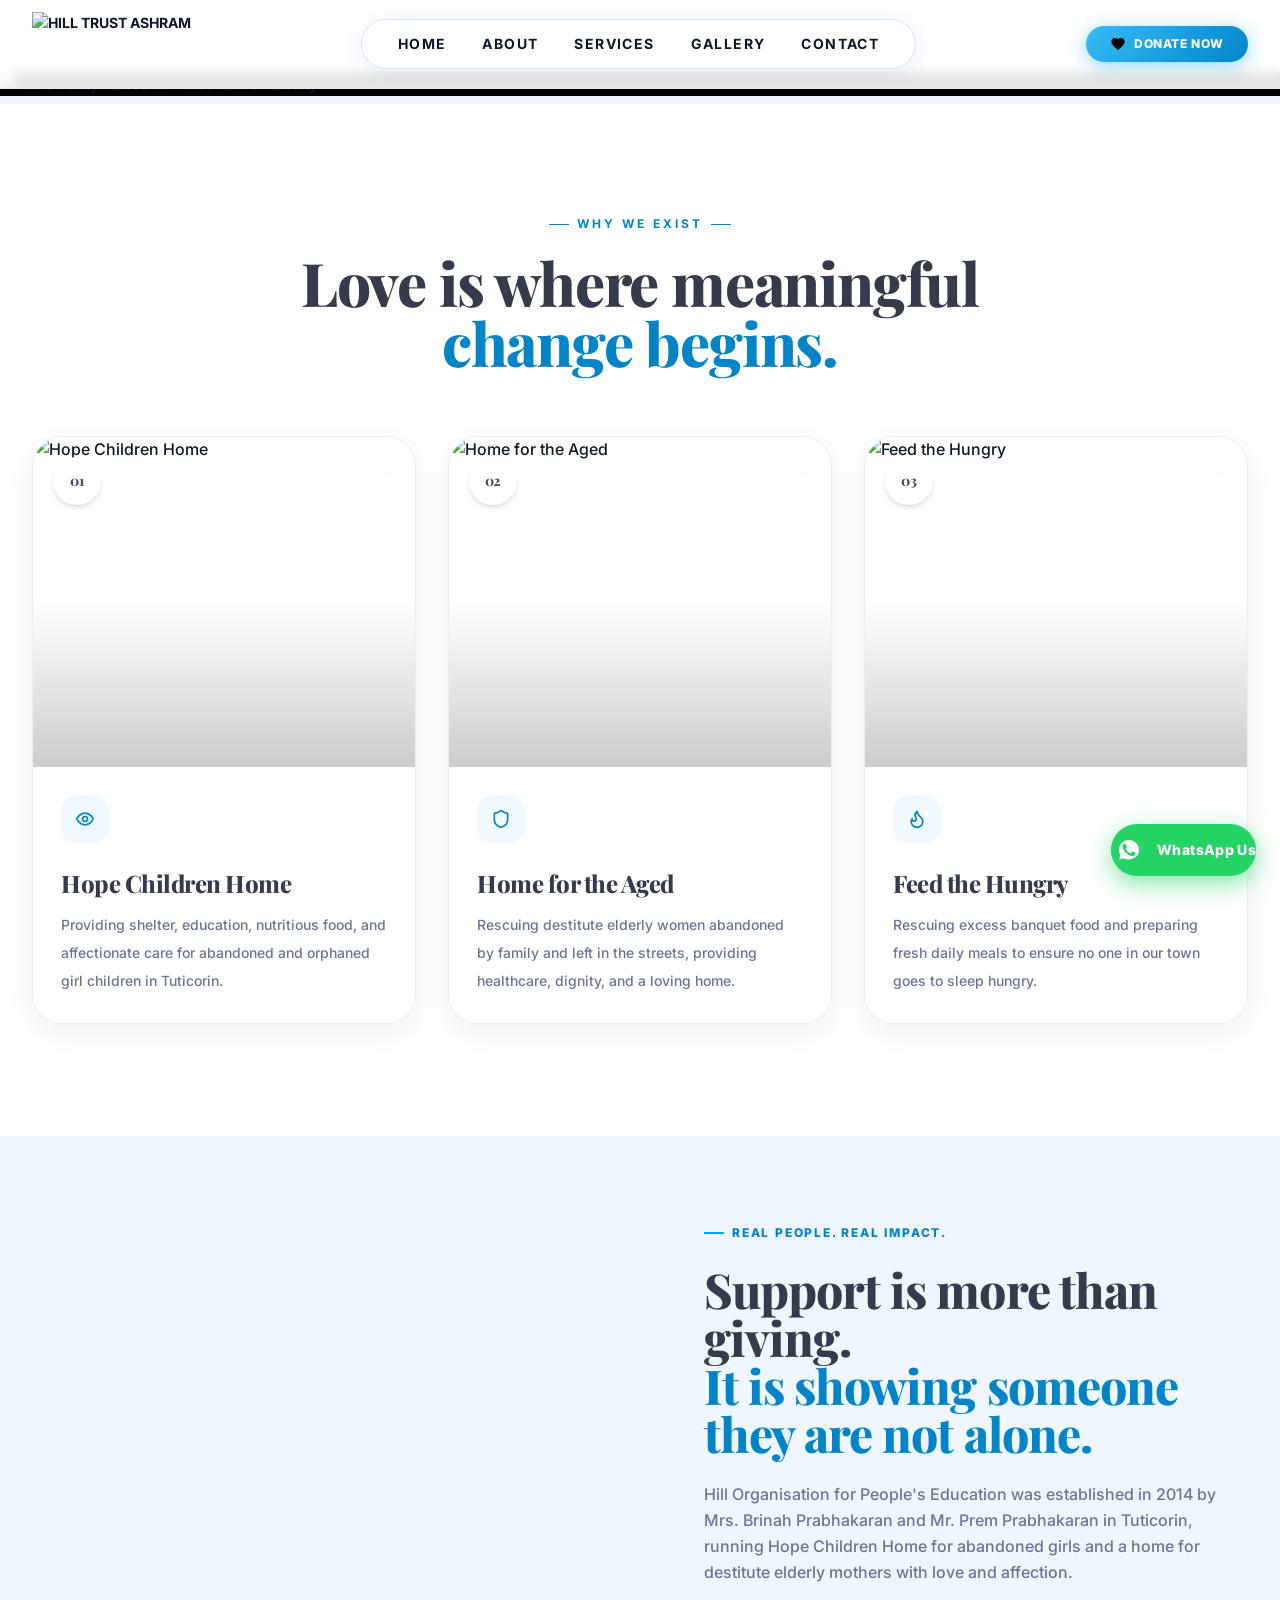
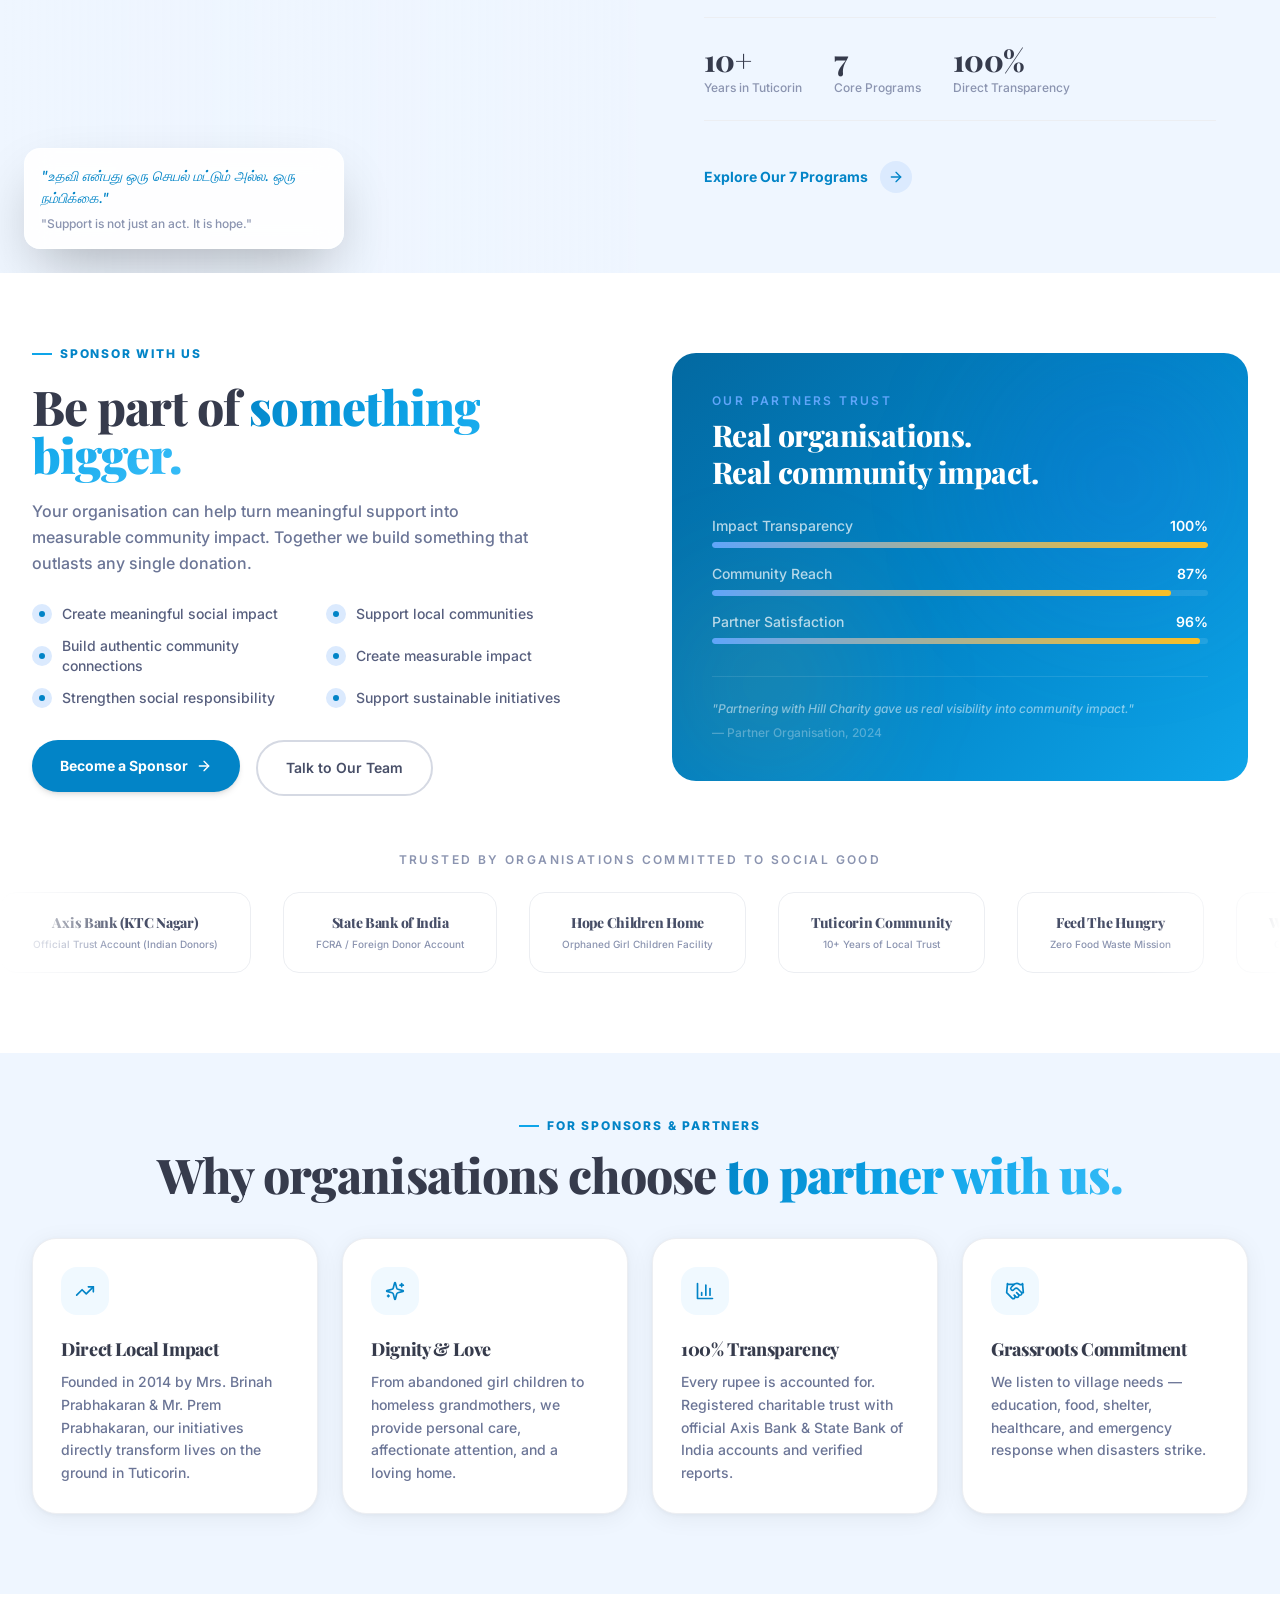
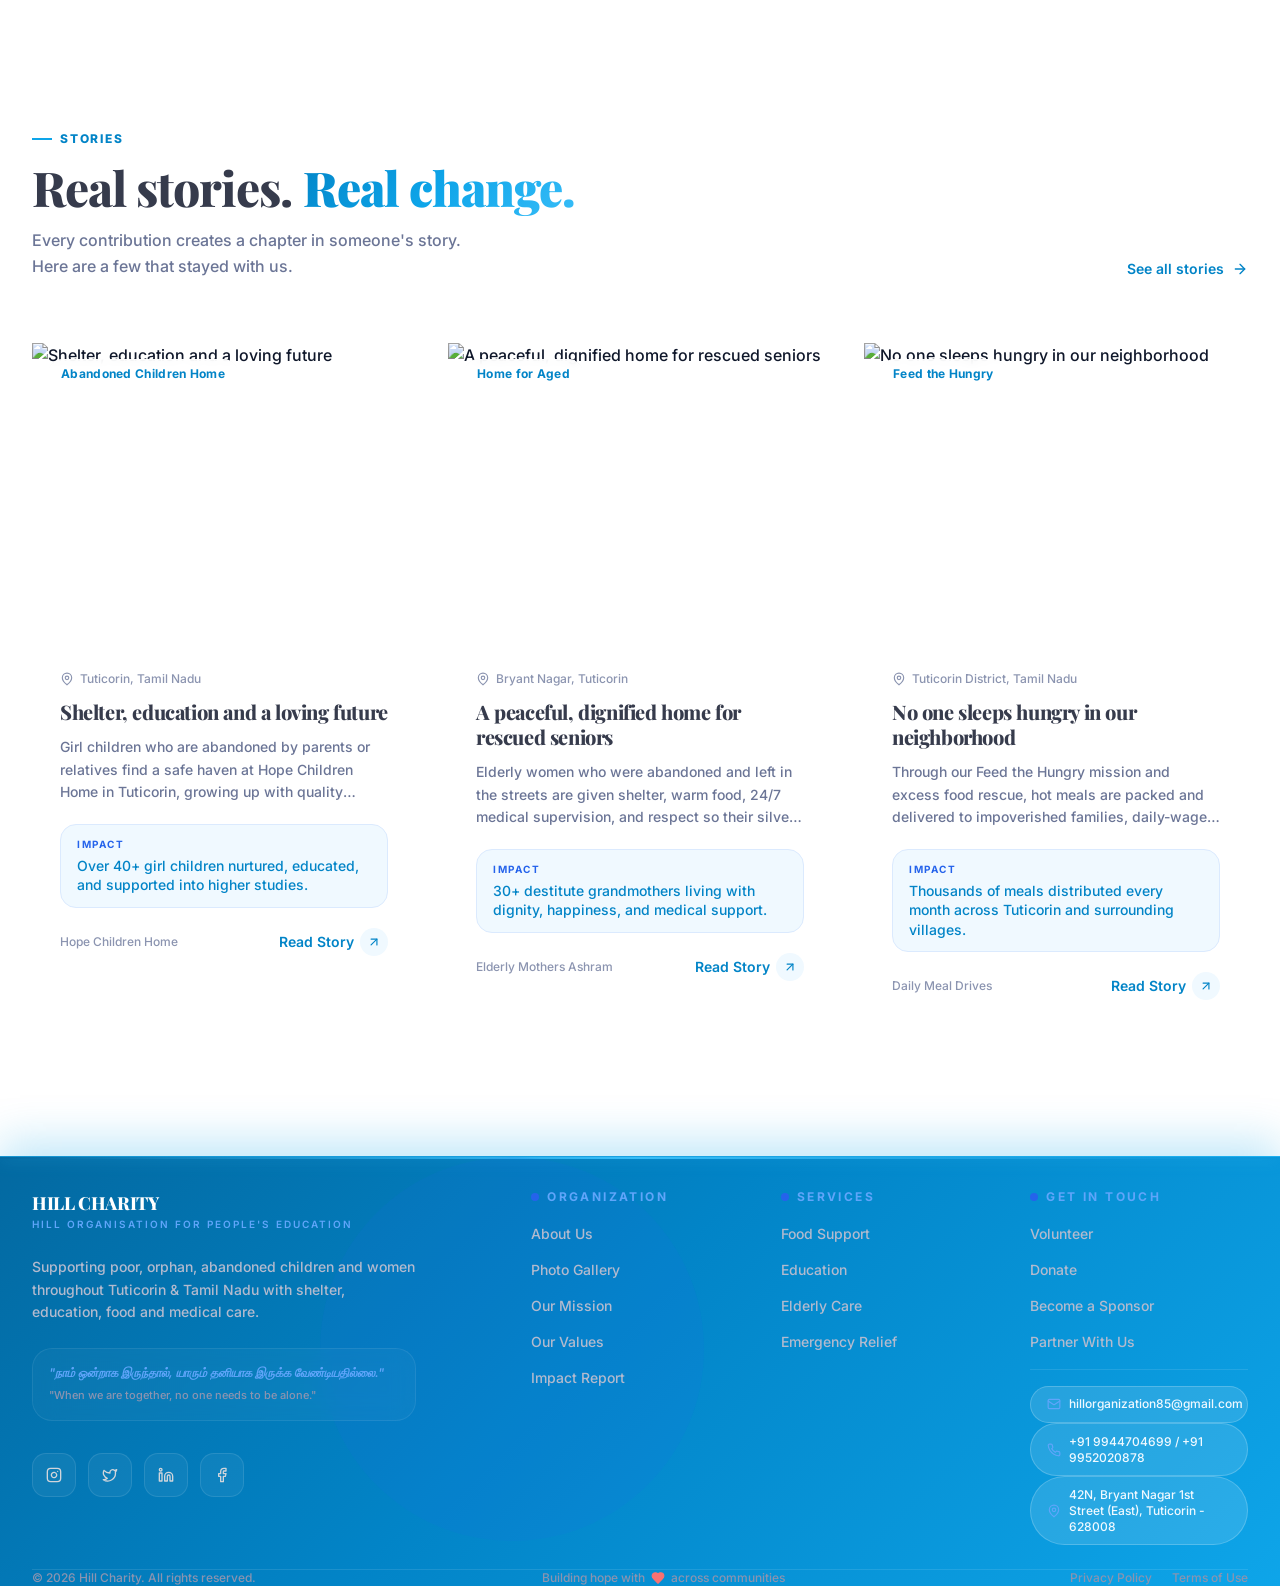
==== commit 8e3bab35: "Switch entire website theme to vibrant sky blue palette instead of dark blue" ====
--- a/about/index.html
+++ b/about/index.html
@@ -14,7 +14,7 @@
     <link rel="preconnect" href="https://fonts.gstatic.com" crossorigin />
     <link href="https://fonts.googleapis.com/css2?family=Playfair+Display:ital,wght@0,400;0,500;0,600;0,700;0,800;0,900;1,400;1,600;1,700&family=Inter:wght@300;400;500;600;700;800;900&display=swap" rel="stylesheet" />
     <link rel="stylesheet" href="../assets/index-DQ1mV4_X.css">
-    <script defer src="../assets/bundle.js?v=1792749043"></script>
+    <script defer src="../assets/bundle.js?v=1792750393"></script>
     <style>
       /* ============================================================
          CRITICAL FIX: ULTRA-CRISP HIGH-CONTRAST TYPOGRAPHY & LETTER COLORS
@@ -30,7 +30,15 @@
         font-weight: 500 !important;
       }
 
-      /* Headings: Deep, bold, punchy on light surfaces */
+            /* Pure Sky Blue Palette - Clean, Modern & High Contrast */
+      :root {
+        --color-sky-primary: #0284c7;
+        --color-sky-vibrant: #0ea5e9;
+        --color-sky-light: #38bdf8;
+        --color-sky-subtle: #e0f2fe;
+      }
+
+      /* Headings */
       h1, h2, h3, h4, h5, h6 {
         font-weight: 800;
         letter-spacing: -0.02em;
@@ -39,20 +47,21 @@
         font-weight: 800;
         letter-spacing: -0.02em;
       }
-      /* Pure crystal-clear white on all dark banners, statistics, and dark panels */
+
+      /* Text on dark/sky-blue containers is pure white */
       .text-white,
       .text-white .font-display,
       .font-counter,
       .font-counter *,
-      .bg-forest-950,
-      .bg-forest-950 *,
-      .bg-forest-950 p,
-      .bg-forest-950 .font-display,
-      .bg-forest-950 div,
-      .shadow-card .bg-forest-950,
-      .shadow-card .bg-forest-950 *,
-      .shadow-card .bg-forest-950 p,
-      .shadow-card .bg-forest-950 div,
+      [class*="bg-forest-950"],
+      [class*="bg-forest-950"] *,
+      [class*="bg-forest-950"] p,
+      [class*="bg-forest-950"] .font-display,
+      [class*="bg-forest-950"] div,
+      .shadow-card [class*="bg-forest-950"],
+      .shadow-card [class*="bg-forest-950"] *,
+      .shadow-card [class*="bg-forest-950"] p,
+      .shadow-card [class*="bg-forest-950"] div,
       section[aria-labelledby="impact-heading"],
       section[aria-labelledby="impact-heading"] h2,
       section[aria-labelledby="impact-heading"] p,
@@ -64,103 +73,98 @@
       section.text-white p, header.text-white h1, header.text-white h2 {
         color: #ffffff !important;
       }
-      /* Protect amber / gold accents from being overridden */
-      .text-amber-400,
-      [class*="text-amber"],
-      section[aria-labelledby="impact-heading"] .text-amber-400,
-      section[aria-labelledby="impact-heading"] [class*="text-amber"],
-      .bg-forest-950 .text-amber-400,
-      .bg-forest-950 [class*="text-amber"] {
-        color: #fbbf24 !important;
-      }
-      /* Protect light green accents */
-      .text-forest-300,
-      [class*="text-forest-300"],
-      .bg-forest-950 .text-forest-300 {
-        color: #86efac !important;
-      }
-
-      /* Fix washed-out gray text classes across entire application */
-      .text-charcoal-400 {
-        color: #1e293b !important; /* Was #8b94b0 (too faint!), now rich dark slate */
-        font-weight: 600 !important;
-      }
-      .text-charcoal-500 {
-        color: #0f172a !important; /* Was #6b7596 (too faint!), now deep readable dark charcoal */
-        font-weight: 500 !important;
-        line-height: 1.7 !important;
-      }
-      .text-charcoal-600 {
-        color: #020617 !important; /* Pitch black */
-        font-weight: 600 !important;
-      }
-      .text-charcoal-700, .text-charcoal-800, .text-charcoal-900 {
-        color: #020617 !important;
-        font-weight: 800 !important;
-      }
-
-      /* Fix all paragraphs across the site to be dark and crisp */
-      p {
-        color: #1e293b;
-        font-weight: 500;
-        font-size: 15px;
-        line-height: 1.65;
-      }
-
-      /* Fix faint white opacity text on dark banners */
-      .text-white\/40, .text-white\/50, .text-white\/60, .text-white\/65 {
-        color: #f8fafc !important; /* Was 40%-65% transparent, now 100% visible */
-        font-weight: 500 !important;
-      }
-      .text-white\/70, .text-white\/80, .text-white\/85 {
-        color: #ffffff !important;
-        font-weight: 600 !important;
-      }
-      .text-blue-100, .text-blue-200 {
-        color: #f1f5f9 !important;
-        font-weight: 500 !important;
-      }
-      .text-slate-300, .text-slate-400 {
-        color: #f8fafc !important;
-        font-weight: 500 !important;
-      }
-
-      /* Make all labels, tags, badges super vibrant and visible */
+
+      /* Vibrant Sky Blue Label Tags */
       .label-tag {
-        color: #1d4ed8 !important; /* Rich royal blue */
+        color: #0284c7 !important;
         font-weight: 800 !important;
         letter-spacing: 0.15em !important;
       }
       .label-tag:before {
-        background-color: #1d4ed8 !important;
+        background-color: #0ea5e9 !important;
         height: 2px !important;
       }
 
-      /* Vibrant gradient green/blue text */
+      /* Sky Blue Gradient text */
       .text-gradient-green {
-        background: linear-gradient(135deg, #1d4ed8 0%, #047857 100%) !important;
+        background: linear-gradient(135deg, #0284c7 0%, #0ea5e9 50%, #38bdf8 100%) !important;
         -webkit-background-clip: text !important;
         -webkit-text-fill-color: transparent !important;
         font-weight: 900 !important;
       }
 
-      /* Navigation Bar Links: Super clear, dark, bold */
+      /* Navigation Bar Links: Crisp dark, hover Sky Blue */
       nav a, header a {
         color: #0f172a !important;
         font-weight: 700 !important;
         font-size: 14px !important;
       }
       nav a:hover, header a:hover {
-        color: #1d4ed8 !important;
-      }
-
-      /* Card descriptions: dark and easily readable */
-      article p, .shadow-card p:not(.bg-forest-950 p):not([class*="text-white"]) {
-        color: #1e293b !important;
-        font-weight: 500 !important;
-      }
-
-      /* High-contrast crisp image rendering */
+        color: #0284c7 !important;
+      }
+
+      /* Sky Blue Accent elements */
+      .text-forest-600, .text-forest-700, .text-forest-800 {
+        color: #0284c7 !important;
+      }
+      .bg-forest-600 {
+        background-color: #0284c7 !important;
+      }
+      .bg-forest-50 {
+        background-color: #f0f9ff !important;
+      }
+      .hover\:bg-forest-700:hover {
+        background-color: #0369a1 !important;
+      }
+      .border-forest-600 {
+        border-color: #0284c7 !important;
+      }
+
+      /* Sky Blue Buttons */
+      .btn-gold-donate {
+        background: linear-gradient(135deg, #38bdf8 0%, #0284c7 100%) !important;
+        color: #ffffff !important;
+        font-weight: 800 !important;
+        border: none !important;
+        box-shadow: 0 4px 18px rgba(14, 165, 233, 0.45) !important;
+      }
+      .btn-gold-donate:hover {
+        background: linear-gradient(135deg, #7dd3fc 0%, #0ea5e9 100%) !important;
+        color: #ffffff !important;
+        box-shadow: 0 6px 24px rgba(14, 165, 233, 0.65) !important;
+      }
+
+      /* Sky Blue Ambient Footer */
+      .footer-ambient {
+        background: linear-gradient(135deg, #0369a1 0%, #0284c7 45%, #0ea5e9 100%) !important;
+        border-top: 1px solid rgba(56, 189, 248, 0.4) !important;
+        box-shadow: 0 -15px 40px rgba(14, 165, 233, 0.25) !important;
+      }
+      .footer-ambient::before {
+        content: "" !important;
+        position: absolute !important;
+        top: 0 !important;
+        left: 0 !important;
+        right: 0 !important;
+        height: 2px !important;
+        background: linear-gradient(90deg, transparent 0%, #38bdf8 50%, transparent 100%) !important;
+        box-shadow: 0 0 15px rgba(56, 189, 248, 0.7) !important;
+      }
+      .footer-pill {
+        background: rgba(255, 255, 255, 0.12) !important;
+        border: 1px solid rgba(255, 255, 255, 0.2) !important;
+        color: #f0f9ff !important;
+      }
+      .footer-pill:hover {
+        background: rgba(255, 255, 255, 0.25) !important;
+        color: #ffffff !important;
+      }
+      .footer-social-btn:hover {
+        background: #38bdf8 !important;
+        color: #0369a1 !important;
+      }
+
+      
       img {
         image-rendering: -webkit-optimize-contrast;
       }
--- a/assets/index-DQ1mV4_X.css
+++ b/assets/index-DQ1mV4_X.css
@@ -3,10 +3,10 @@
 
 /* --- Enhanced Modern Footer Design --- */
 .footer-ambient {
-  background: radial-gradient(circle at 50% 0%, rgba(37, 99, 235, 0.25) 0%, rgba(23, 37, 84, 0.98) 55%, #0f172a 100%);
-  position: relative;
-  border-top: 1px solid rgba(37, 99, 235, 0.2);
-  box-shadow: 0 -20px 50px rgba(0, 0, 0, 0.5);
+  background: linear-gradient(135deg, #0369a1 0%, #0284c7 45%, #0ea5e9 100%) !important;
+  position: relative !important;
+  border-top: 1px solid rgba(56, 189, 248, 0.4) !important;
+  box-shadow: 0 -15px 40px rgba(14, 165, 233, 0.25) !important;
 }
 .footer-ambient::before {
   content: "";
@@ -89,26 +89,26 @@
 
 /* Energetic Gold Donate Button */
 .btn-gold-donate {
-  background: linear-gradient(135deg, #FBBF24 0%, #F59E0B 100%) !important;
-  color: #1E3A8A !important;
+  background: linear-gradient(135deg, #38bdf8 0%, #0284c7 100%) !important;
+  color: #ffffff !important;
   font-weight: 800 !important;
-  border: 1px solid rgba(251, 191, 36, 0.8) !important;
-  box-shadow: 0 4px 18px rgba(251, 191, 36, 0.45) !important;
+  border: 1px solid rgba(56, 189, 248, 0.8) !important;
+  box-shadow: 0 4px 18px rgba(14, 165, 233, 0.45) !important;
   transition: all 0.3s cubic-bezier(0.4, 0, 0.2, 1) !important;
 }
 .btn-gold-donate:hover {
-  background: linear-gradient(135deg, #FCD34D 0%, #FBBF24 100%) !important;
-  color: #172554 !important;
-  box-shadow: 0 6px 24px rgba(251, 191, 36, 0.65) !important;
+  background: linear-gradient(135deg, #7dd3fc 0%, #0ea5e9 100%) !important;
+  color: #ffffff !important;
+  box-shadow: 0 6px 24px rgba(14, 165, 233, 0.65) !important;
   transform: translateY(-2px) scale(1.03) !important;
 }
 
 /* Radiant Deep Blue Ambient Footer */
 .footer-ambient {
-  background: radial-gradient(circle at 50% 0%, rgba(37, 99, 235, 0.4) 0%, #1E3A8A 55%, #172554 100%) !important;
+  background: linear-gradient(135deg, #0369a1 0%, #0284c7 45%, #0ea5e9 100%) !important;
   position: relative !important;
-  border-top: 1px solid rgba(251, 191, 36, 0.3) !important;
-  box-shadow: 0 -20px 50px rgba(23, 37, 84, 0.35) !important;
+  border-top: 1px solid rgba(56, 189, 248, 0.4) !important;
+  box-shadow: 0 -15px 40px rgba(14, 165, 233, 0.25) !important;
 }
 .footer-ambient::before {
   content: "" !important;
@@ -121,7 +121,7 @@
   box-shadow: 0 0 15px rgba(251, 191, 36, 0.6) !important;
 }
 .footer-social-btn:hover {
-  background: #2563EB !important;
+  background: #38bdf8 !important;
   border-color: #FBBF24 !important;
   color: #FFFFFF !important;
   box-shadow: 0 0 16px rgba(251, 191, 36, 0.5) !important;
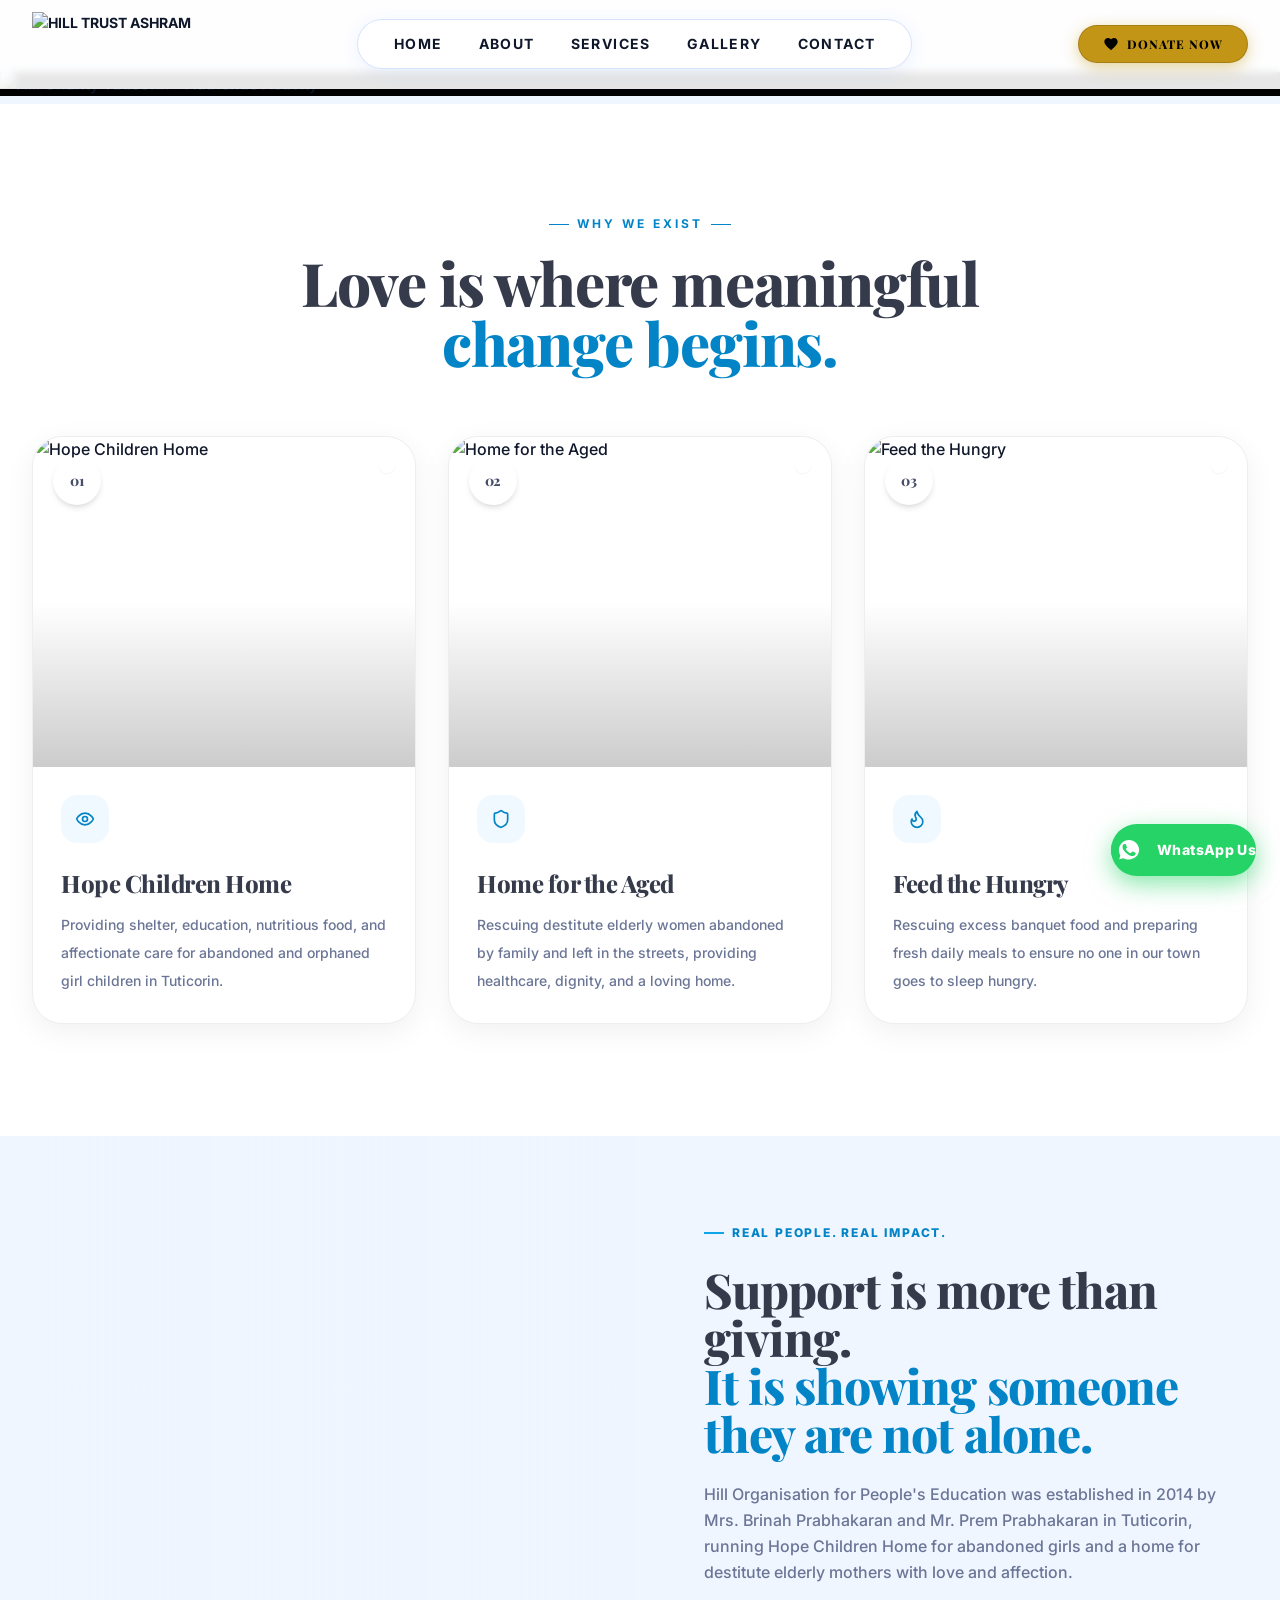
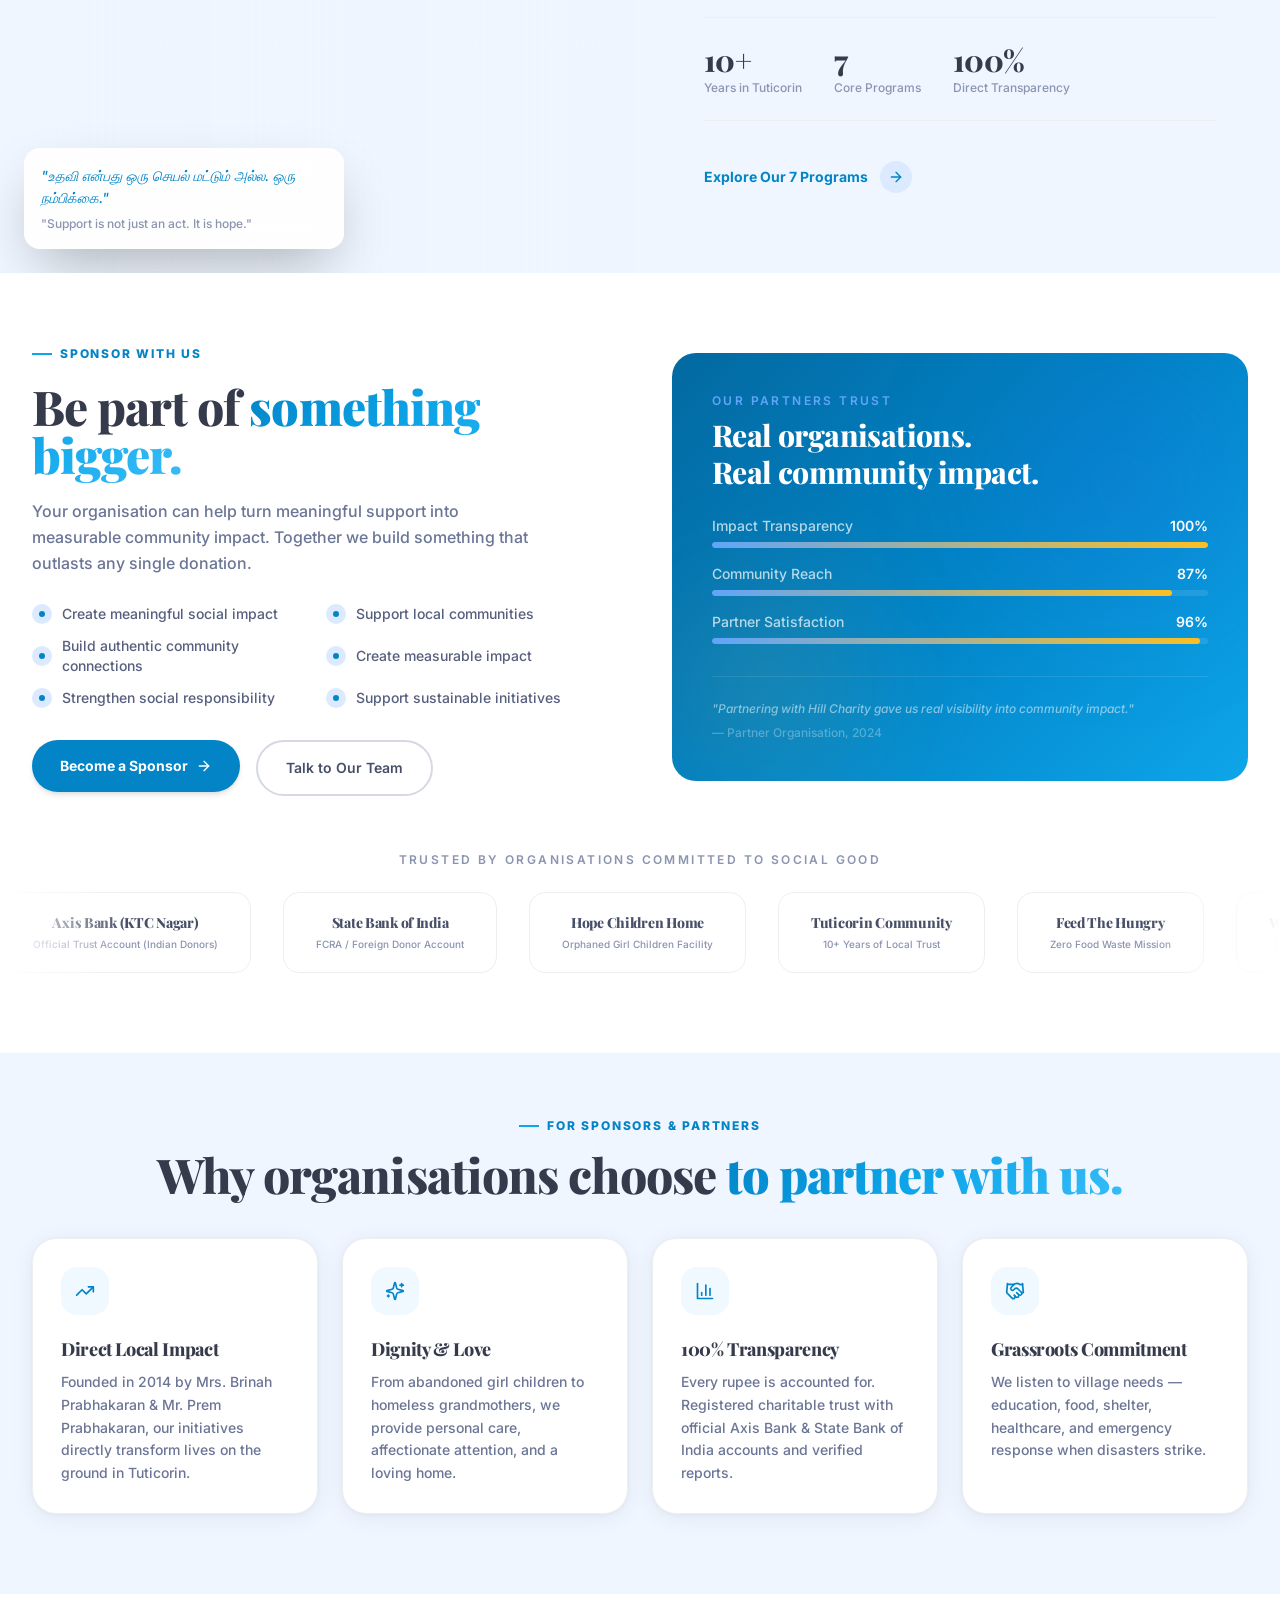
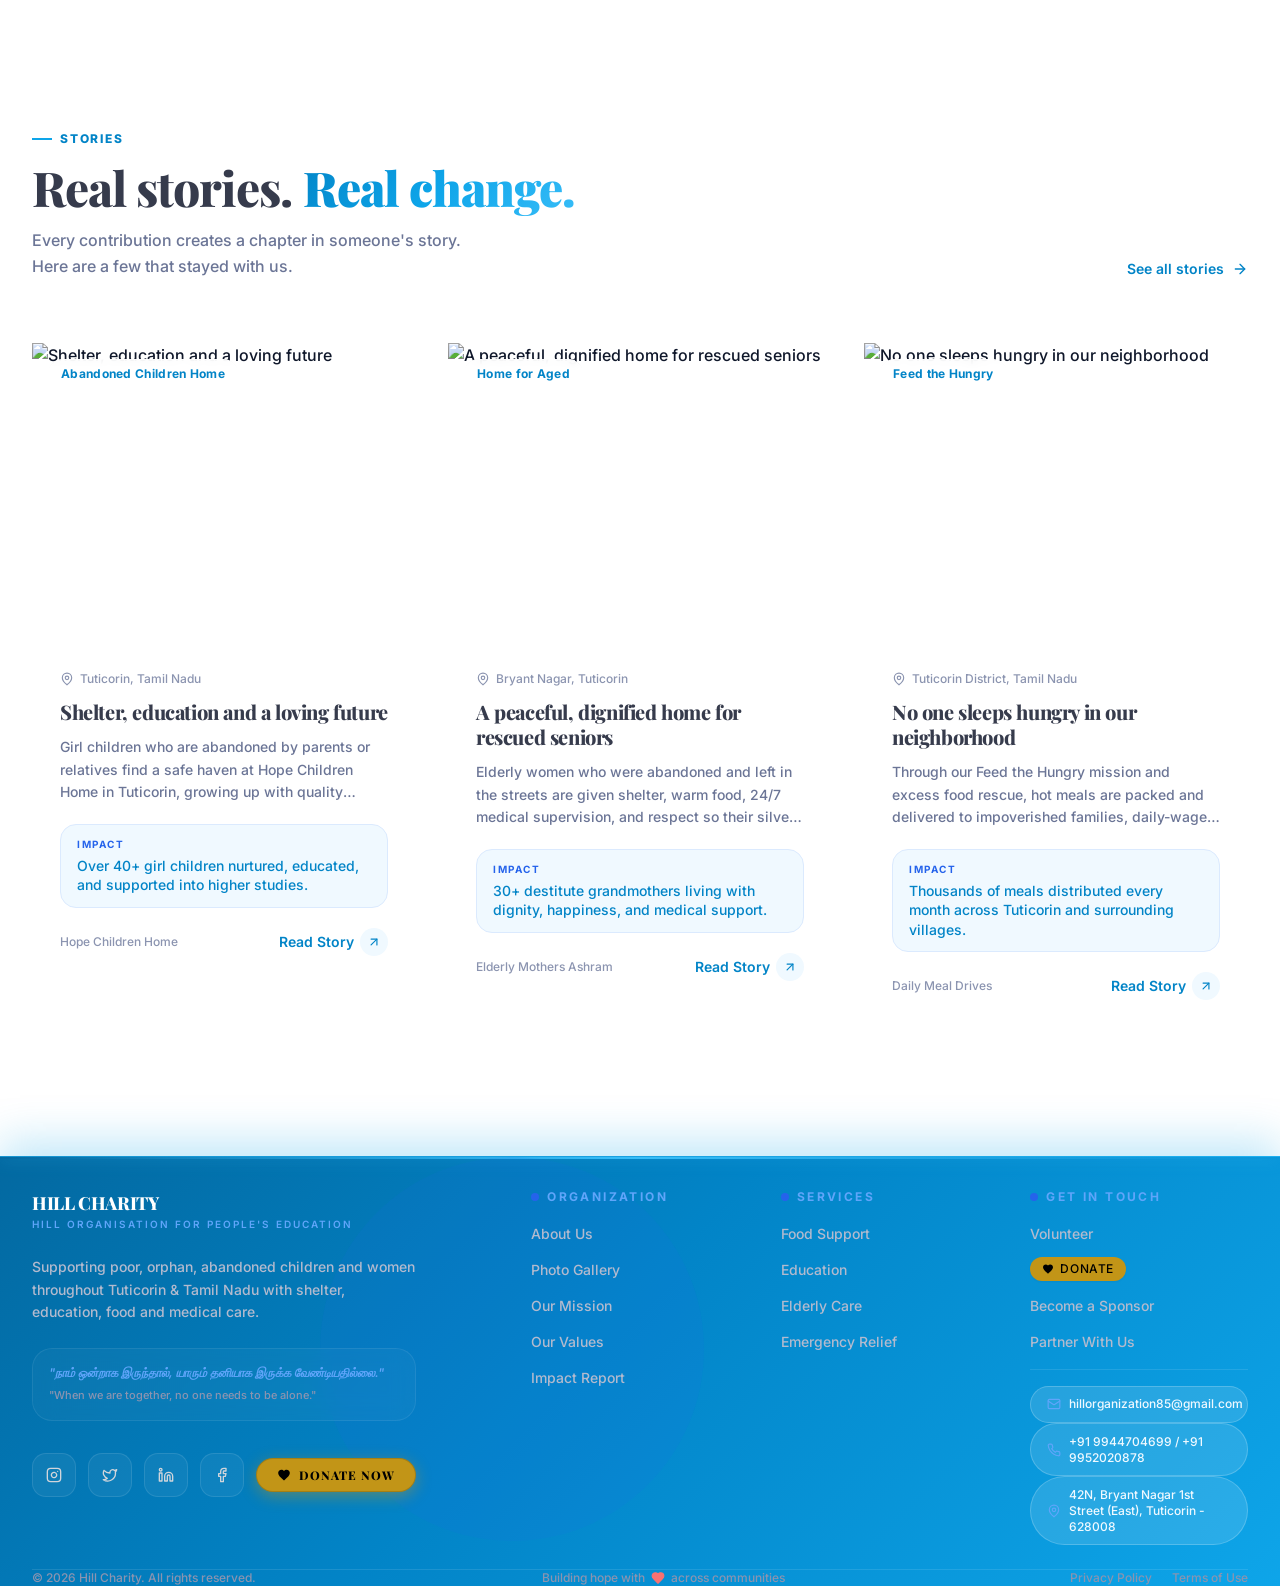
==== commit 7a6c8f46: "Update Donate Now button to Golden design with black text across header, modal, and footer" ====
--- a/about/index.html
+++ b/about/index.html
@@ -14,7 +14,7 @@
     <link rel="preconnect" href="https://fonts.gstatic.com" crossorigin />
     <link href="https://fonts.googleapis.com/css2?family=Playfair+Display:ital,wght@0,400;0,500;0,600;0,700;0,800;0,900;1,400;1,600;1,700&family=Inter:wght@300;400;500;600;700;800;900&display=swap" rel="stylesheet" />
     <link rel="stylesheet" href="../assets/index-DQ1mV4_X.css">
-    <script defer src="../assets/bundle.js?v=1792750393"></script>
+    <script defer src="../assets/bundle.js?v=1792751756"></script>
     <style>
       /* ============================================================
          CRITICAL FIX: ULTRA-CRISP HIGH-CONTRAST TYPOGRAPHY & LETTER COLORS
@@ -120,19 +120,36 @@
         border-color: #0284c7 !important;
       }
 
-      /* Sky Blue Buttons */
-      .btn-gold-donate {
-        background: linear-gradient(135deg, #38bdf8 0%, #0284c7 100%) !important;
-        color: #ffffff !important;
+      
+      /* Golden Donate Button with Black Text - EXACT User Design */
+      .btn-gold-donate, button.btn-gold-donate, a.btn-gold-donate {
+        background: #c29517 !important;
+        background-color: #c29517 !important;
+        color: #000000 !important;
+        font-family: 'Playfair Display', Georgia, serif !important;
         font-weight: 800 !important;
-        border: none !important;
-        box-shadow: 0 4px 18px rgba(14, 165, 233, 0.45) !important;
-      }
-      .btn-gold-donate:hover {
-        background: linear-gradient(135deg, #7dd3fc 0%, #0ea5e9 100%) !important;
-        color: #ffffff !important;
-        box-shadow: 0 6px 24px rgba(14, 165, 233, 0.65) !important;
-      }
+        letter-spacing: 0.08em !important;
+        text-transform: uppercase !important;
+        border-radius: 9999px !important;
+        border: 1px solid rgba(0, 0, 0, 0.15) !important;
+        box-shadow: 0 4px 16px rgba(194, 149, 23, 0.45) !important;
+        transition: all 0.3s cubic-bezier(0.4, 0, 0.2, 1) !important;
+        display: inline-flex !important;
+        align-items: center !important;
+        gap: 8px !important;
+      }
+      .btn-gold-donate:hover, button.btn-gold-donate:hover, a.btn-gold-donate:hover {
+        background: #d4a017 !important;
+        background-color: #d4a017 !important;
+        color: #000000 !important;
+        box-shadow: 0 6px 22px rgba(194, 149, 23, 0.65) !important;
+        transform: translateY(-2px) scale(1.04) !important;
+      }
+      .btn-gold-donate svg, button.btn-gold-donate svg, a.btn-gold-donate svg {
+        fill: #000000 !important;
+        color: #000000 !important;
+      }
+
 
       /* Sky Blue Ambient Footer */
       .footer-ambient {
--- a/assets/index-DQ1mV4_X.css
+++ b/assets/index-DQ1mV4_X.css
@@ -89,19 +89,27 @@
 
 /* Energetic Gold Donate Button */
 .btn-gold-donate {
-  background: linear-gradient(135deg, #38bdf8 0%, #0284c7 100%) !important;
-  color: #ffffff !important;
+  background: #c29517 !important;
+  background-color: #c29517 !important;
+  color: #000000 !important;
+  font-family: 'Playfair Display', Georgia, serif !important;
   font-weight: 800 !important;
-  border: 1px solid rgba(56, 189, 248, 0.8) !important;
-  box-shadow: 0 4px 18px rgba(14, 165, 233, 0.45) !important;
+  letter-spacing: 0.08em !important;
+  text-transform: uppercase !important;
+  border-radius: 9999px !important;
+  border: 1px solid rgba(0, 0, 0, 0.12) !important;
+  box-shadow: 0 4px 16px rgba(194, 149, 23, 0.45) !important;
   transition: all 0.3s cubic-bezier(0.4, 0, 0.2, 1) !important;
+  display: inline-flex !important;
+  align-items: center !important;
+  gap: 8px !important;
 }
-.btn-gold-donate:hover {
-  background: linear-gradient(135deg, #7dd3fc 0%, #0ea5e9 100%) !important;
-  color: #ffffff !important;
-  box-shadow: 0 6px 24px rgba(14, 165, 233, 0.65) !important;
-  transform: translateY(-2px) scale(1.03) !important;
+
+.btn-gold-donate svg {
+  fill: #000000 !important;
+  color: #000000 !important;
 }
+
 
 /* Radiant Deep Blue Ambient Footer */
 .footer-ambient {
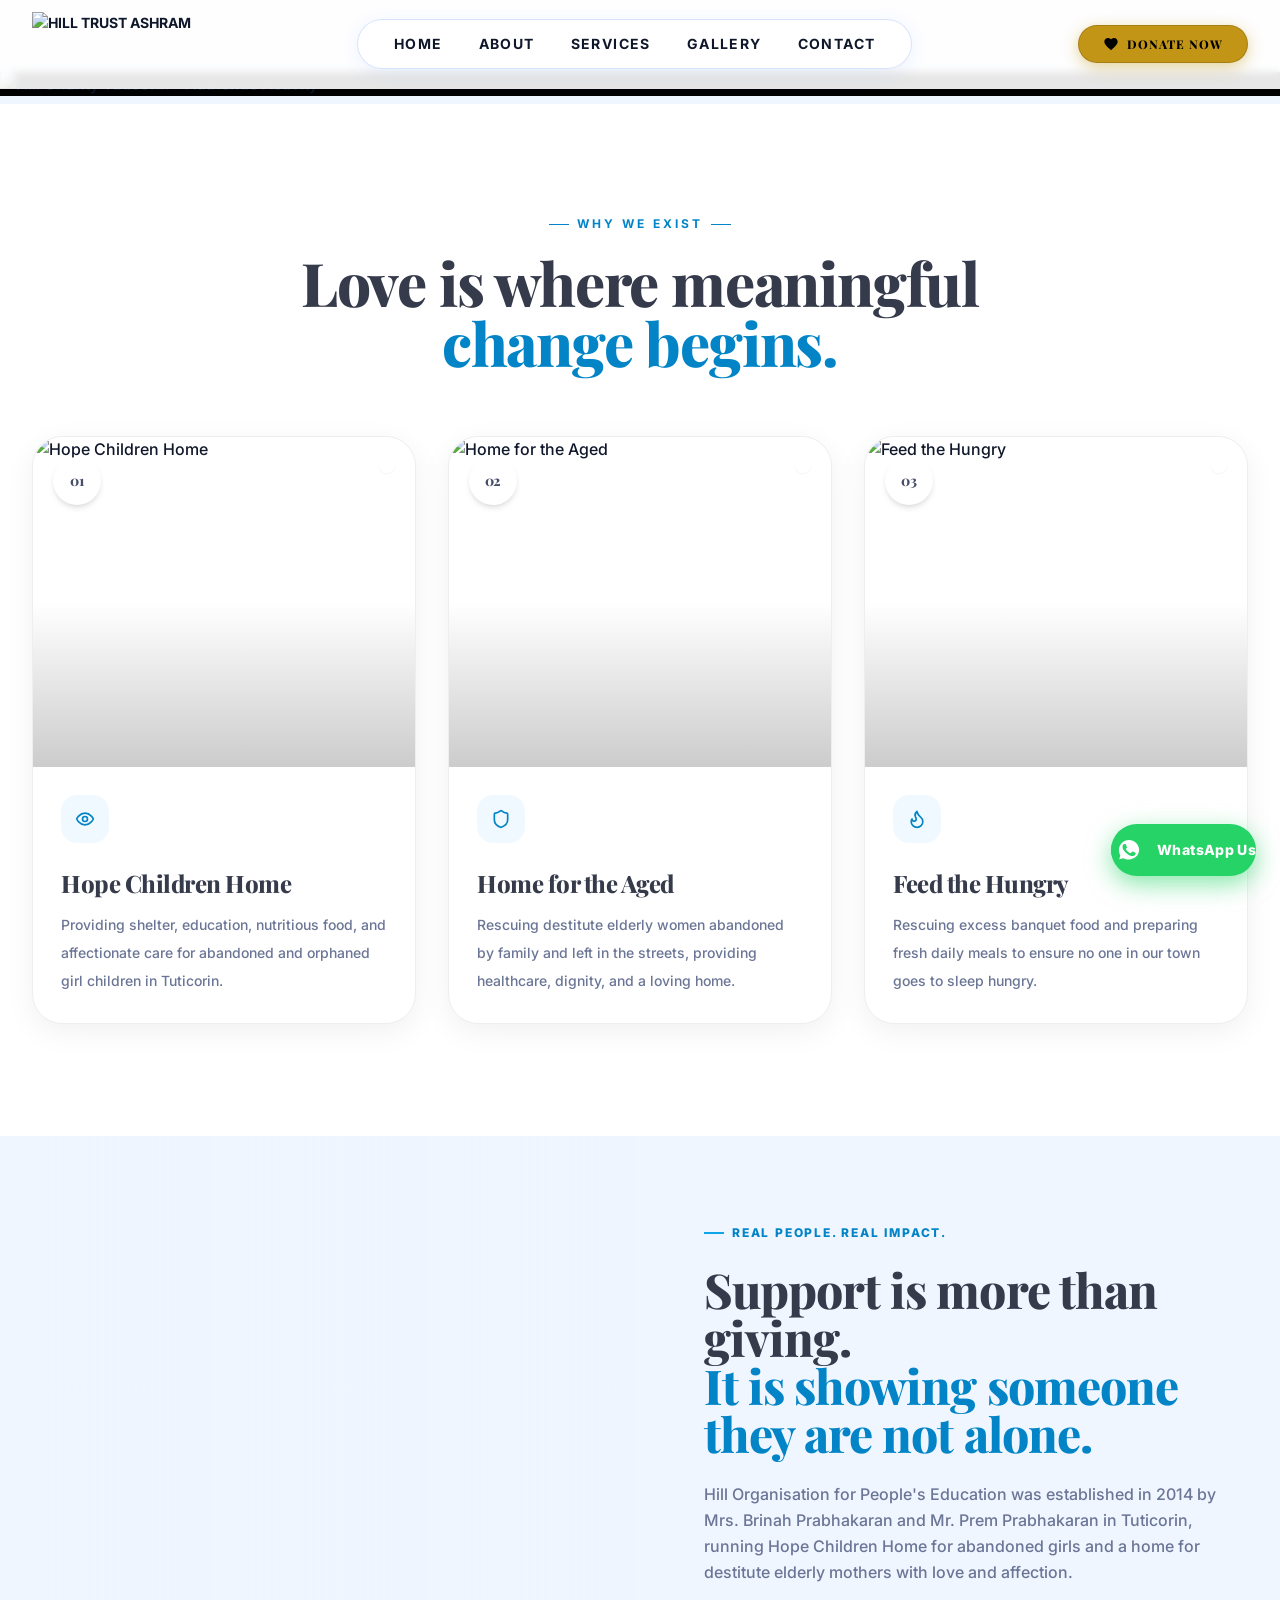
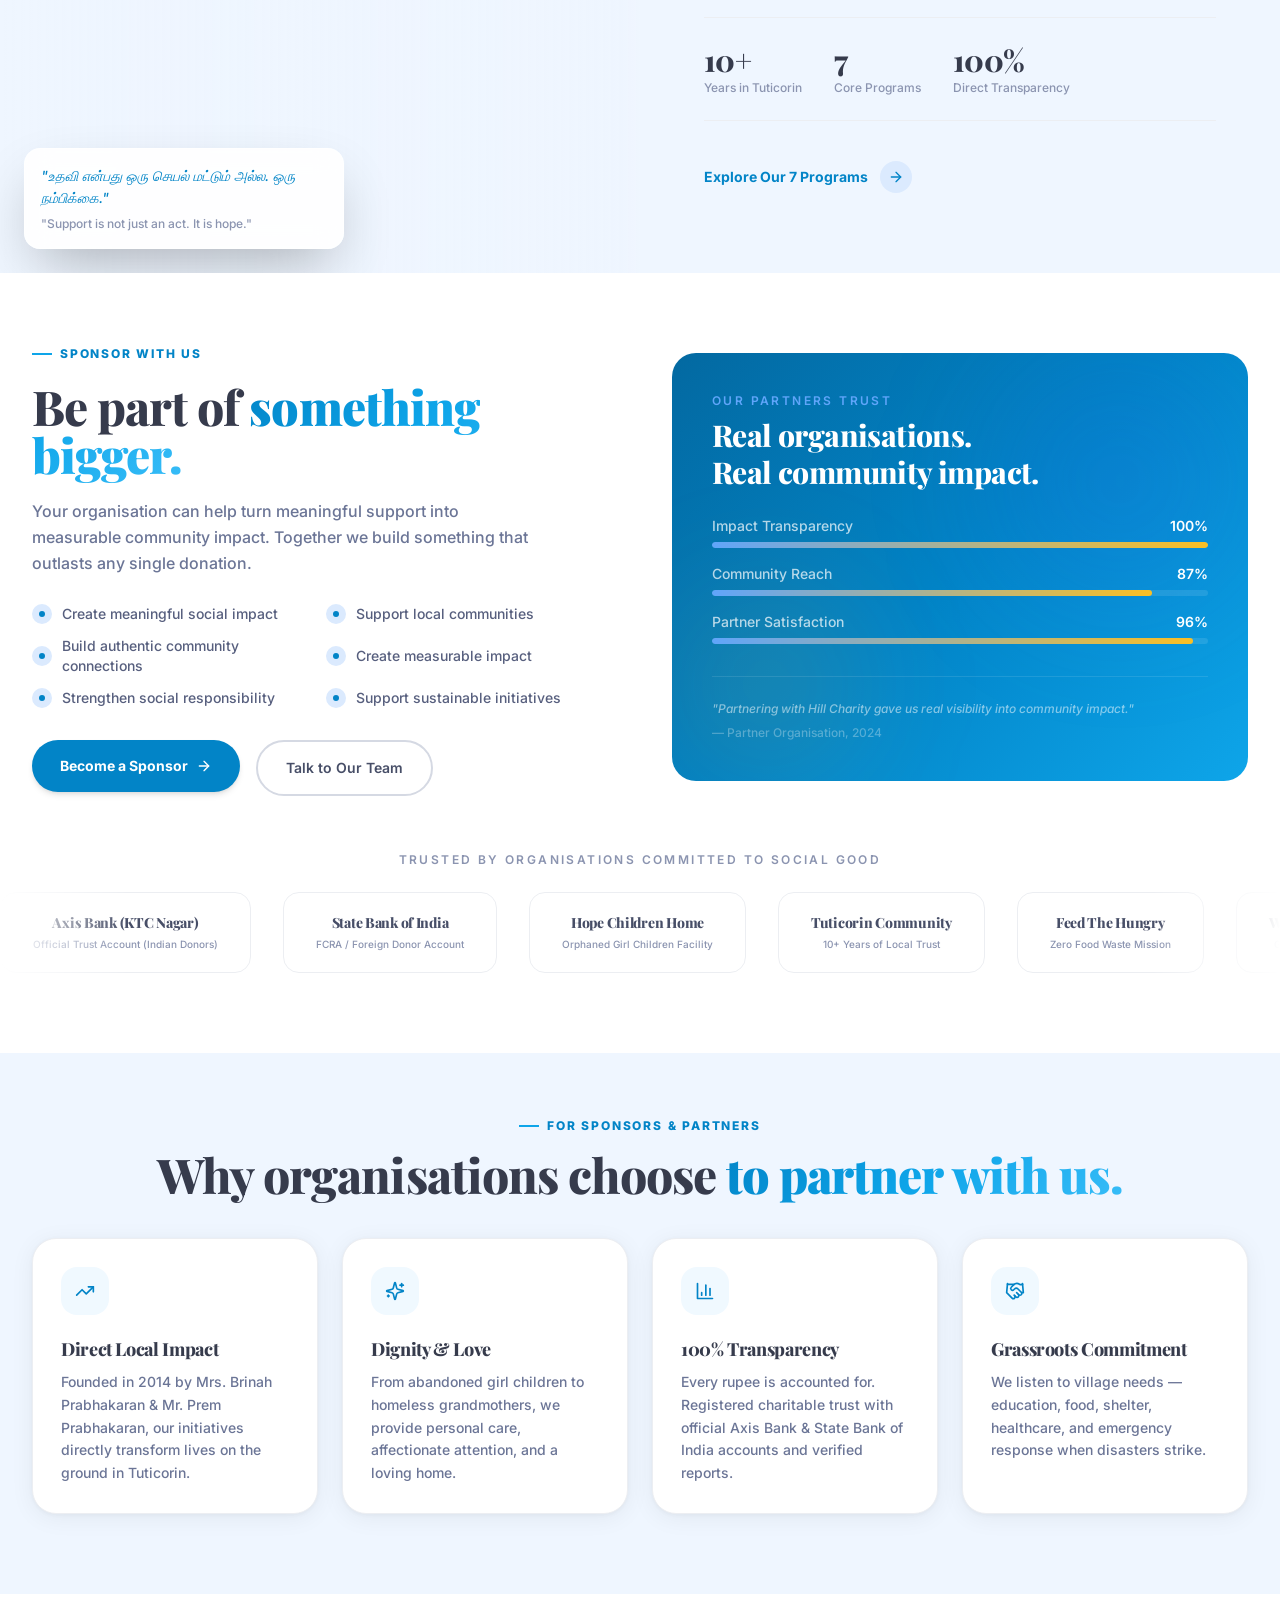
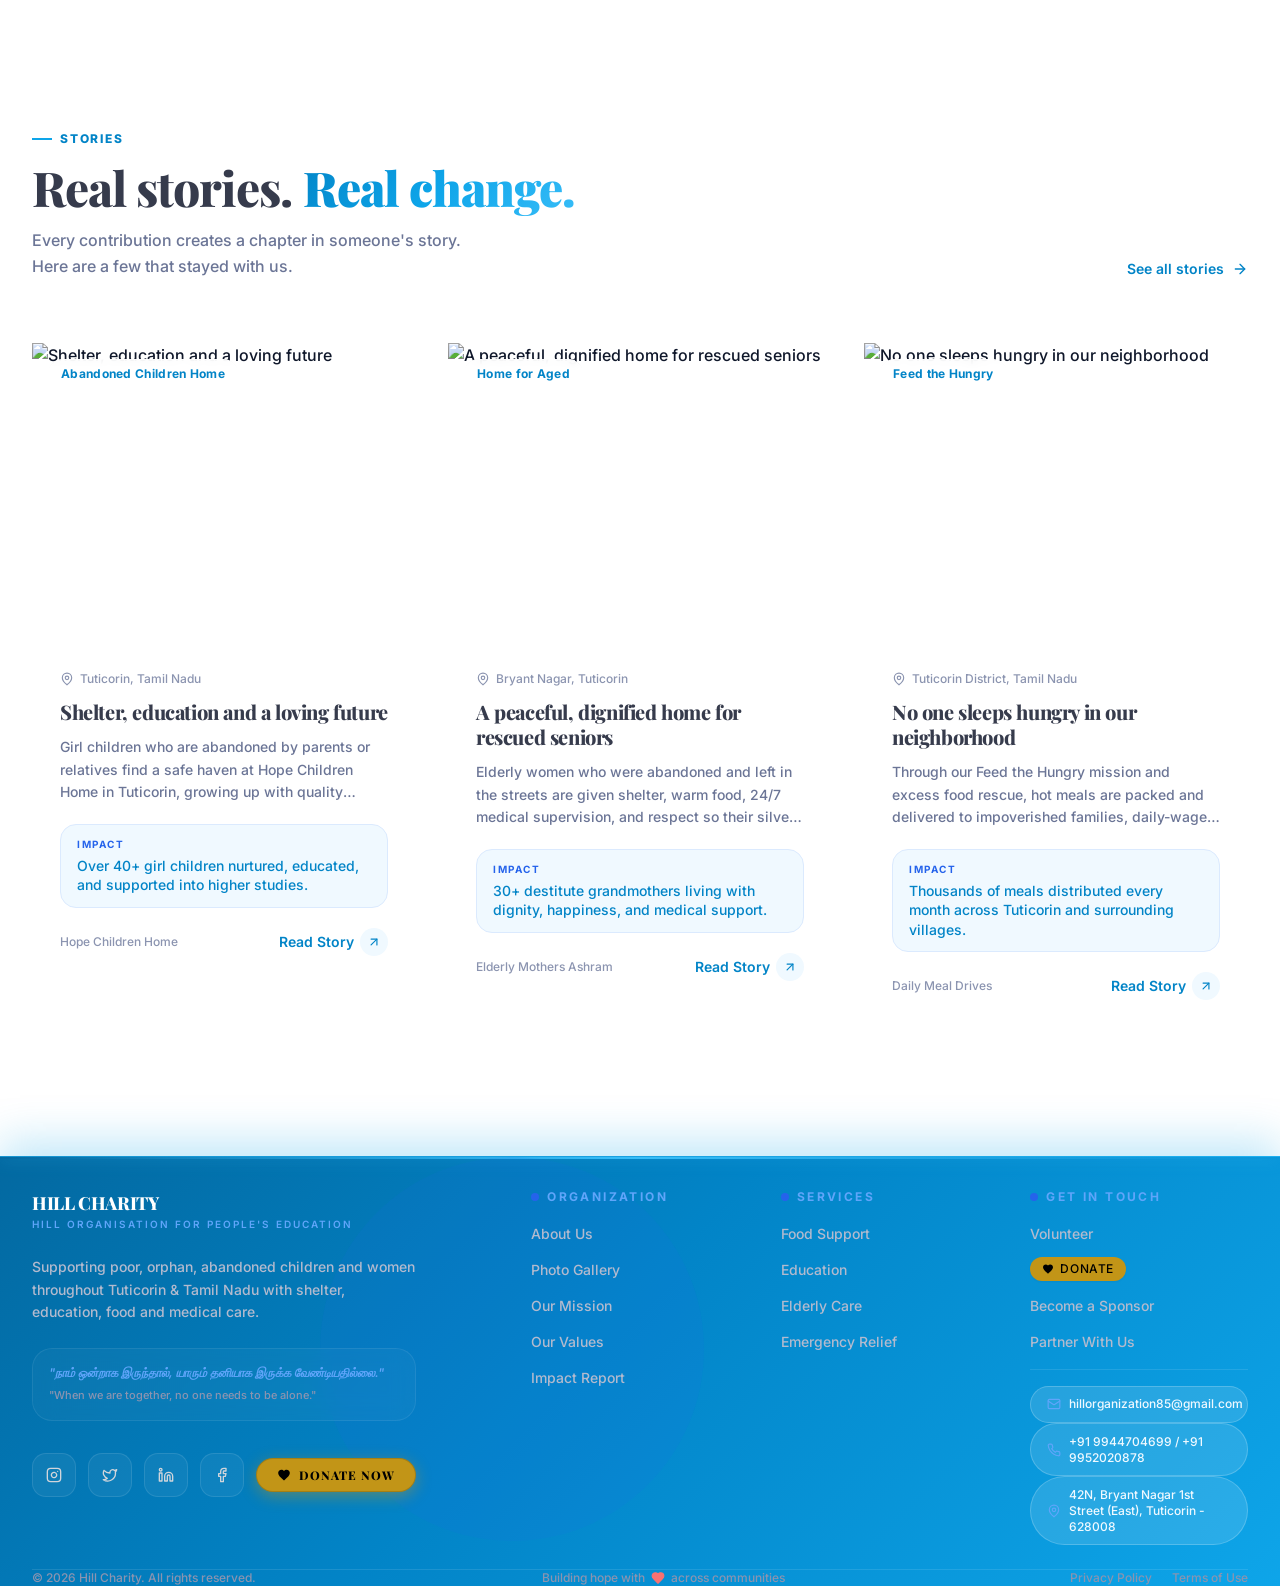
==== commit 9854a71a: "Update About page: WHO WE ARE on left side and founders photo in framed box on right side" ====
--- a/about/index.html
+++ b/about/index.html
@@ -14,7 +14,7 @@
     <link rel="preconnect" href="https://fonts.gstatic.com" crossorigin />
     <link href="https://fonts.googleapis.com/css2?family=Playfair+Display:ital,wght@0,400;0,500;0,600;0,700;0,800;0,900;1,400;1,600;1,700&family=Inter:wght@300;400;500;600;700;800;900&display=swap" rel="stylesheet" />
     <link rel="stylesheet" href="../assets/index-DQ1mV4_X.css">
-    <script defer src="../assets/bundle.js?v=1792751756"></script>
+    <script defer src="../assets/bundle.js?v=1792754400"></script>
     <style>
       /* ============================================================
          CRITICAL FIX: ULTRA-CRISP HIGH-CONTRAST TYPOGRAPHY & LETTER COLORS
@@ -211,6 +211,85 @@
         font-weight: 800 !important;
       }
 
+      /* WHO WE ARE (LEFT) & PHOTO BOX (RIGHT) */
+      .who-we-are-section {
+        padding-top: 4.5rem;
+        padding-bottom: 4rem;
+        background-color: #ffffff;
+        border-bottom: 1px solid #f1f5f9;
+      }
+      .who-we-are-wrap {
+        display: flex !important;
+        flex-direction: column !important;
+        gap: 2.5rem !important;
+        align-items: center !important;
+        width: 100% !important;
+      }
+      @media (min-width: 1024px) {
+        .who-we-are-wrap {
+          flex-direction: row !important;
+          align-items: center !important;
+          justify-content: space-between !important;
+          gap: 3.5rem !important;
+        }
+        .who-we-are-col-left {
+          flex: 1 1 56% !important;
+          max-width: 58% !important;
+          text-align: left !important;
+        }
+        .who-we-are-col-right {
+          flex: 0 0 42% !important;
+          max-width: 440px !important;
+          width: 100% !important;
+        }
+      }
+      .founder-photo-box {
+        background: #ffffff !important;
+        border-radius: 1.5rem !important;
+        padding: 1rem !important;
+        box-shadow: 0 20px 40px -15px rgba(2, 132, 199, 0.18), 0 4px 12px rgba(15, 23, 42, 0.06) !important;
+        border: 2px solid #e0f2fe !important;
+        transition: all 0.35s ease !important;
+        position: relative !important;
+      }
+      .founder-photo-box:hover {
+        box-shadow: 0 25px 50px -12px rgba(2, 132, 199, 0.28), 0 8px 20px rgba(15, 23, 42, 0.08) !important;
+        transform: translateY(-3px) !important;
+        border-color: #38bdf8 !important;
+      }
+      .founder-photo-img-wrap {
+        position: relative !important;
+        border-radius: 1rem !important;
+        overflow: hidden !important;
+        background-color: #0f172a !important;
+        box-shadow: 0 4px 6px -1px rgba(0, 0, 0, 0.1) !important;
+      }
+      .founder-photo-img {
+        width: 100% !important;
+        height: 420px !important;
+        object-fit: cover !important;
+        object-position: top !important;
+        display: block !important;
+        transition: transform 0.5s ease !important;
+      }
+      @media (min-width: 640px) {
+        .founder-photo-img {
+          height: 480px !important;
+        }
+      }
+      .founder-photo-box:hover .founder-photo-img {
+        transform: scale(1.03) !important;
+      }
+      .founder-photo-caption {
+        position: absolute !important;
+        bottom: 0 !important;
+        left: 0 !important;
+        right: 0 !important;
+        background: linear-gradient(to top, rgba(0, 0, 0, 0.92) 0%, rgba(0, 0, 0, 0.6) 65%, transparent 100%) !important;
+        padding: 1.25rem 1rem 1rem !important;
+        text-align: center !important;
+        color: #ffffff !important;
+      }
 </style>
   </head>
   <body>
--- a/assets/index-DQ1mV4_X.css
+++ b/assets/index-DQ1mV4_X.css
@@ -139,3 +139,93 @@
   border-color: #FBBF24 !important;
   color: #ffffff !important;
 }
+
+/* ============================================================
+   WHO WE ARE (LEFT) & FOUNDERS PHOTO BOX (RIGHT)
+   ============================================================ */
+.who-we-are-section {
+  padding-top: 4.5rem;
+  padding-bottom: 4rem;
+  background-color: #ffffff;
+  border-bottom: 1px solid #f1f5f9;
+}
+.who-we-are-wrap {
+  display: flex !important;
+  flex-direction: column !important;
+  gap: 2.5rem !important;
+  align-items: center !important;
+  width: 100% !important;
+}
+@media (min-width: 1024px) {
+  .who-we-are-wrap {
+    flex-direction: row !important;
+    align-items: center !important;
+    justify-content: space-between !important;
+    gap: 3.5rem !important;
+  }
+  .who-we-are-col-left {
+    flex: 1 1 56% !important;
+    max-width: 58% !important;
+    text-align: left !important;
+  }
+  .who-we-are-col-right {
+    flex: 0 0 42% !important;
+    max-width: 440px !important;
+    width: 100% !important;
+  }
+}
+.founder-photo-box {
+  background: #ffffff !important;
+  border-radius: 1.5rem !important;
+  padding: 1rem !important;
+  box-shadow: 0 20px 40px -15px rgba(2, 132, 199, 0.18), 0 4px 12px rgba(15, 23, 42, 0.06) !important;
+  border: 2px solid #e0f2fe !important;
+  transition: all 0.35s ease !important;
+  position: relative !important;
+}
+.founder-photo-box:hover {
+  box-shadow: 0 25px 50px -12px rgba(2, 132, 199, 0.28), 0 8px 20px rgba(15, 23, 42, 0.08) !important;
+  transform: translateY(-3px) !important;
+  border-color: #38bdf8 !important;
+}
+.founder-photo-img-wrap {
+  position: relative !important;
+  border-radius: 1rem !important;
+  overflow: hidden !important;
+  background-color: #0f172a !important;
+  box-shadow: 0 4px 6px -1px rgba(0, 0, 0, 0.1) !important;
+}
+.founder-photo-img {
+  width: 100% !important;
+  height: 420px !important;
+  object-fit: cover !important;
+  object-position: top !important;
+  display: block !important;
+  transition: transform 0.5s ease !important;
+}
+@media (min-width: 640px) {
+  .founder-photo-img {
+    height: 480px !important;
+  }
+}
+.founder-photo-box:hover .founder-photo-img {
+  transform: scale(1.03) !important;
+}
+.founder-photo-caption {
+  position: absolute !important;
+  bottom: 0 !important;
+  left: 0 !important;
+  right: 0 !important;
+  background: linear-gradient(to top, rgba(0, 0, 0, 0.92) 0%, rgba(0, 0, 0, 0.6) 65%, transparent 100%) !important;
+  padding: 1.25rem 1rem 1rem !important;
+  text-align: center !important;
+  color: #ffffff !important;
+}
+.btn-read-story {
+  background-color: #0284c7 !important;
+  color: #ffffff !important;
+}
+.btn-read-story:hover {
+  background-color: #0369a1 !important;
+  color: #ffffff !important;
+}
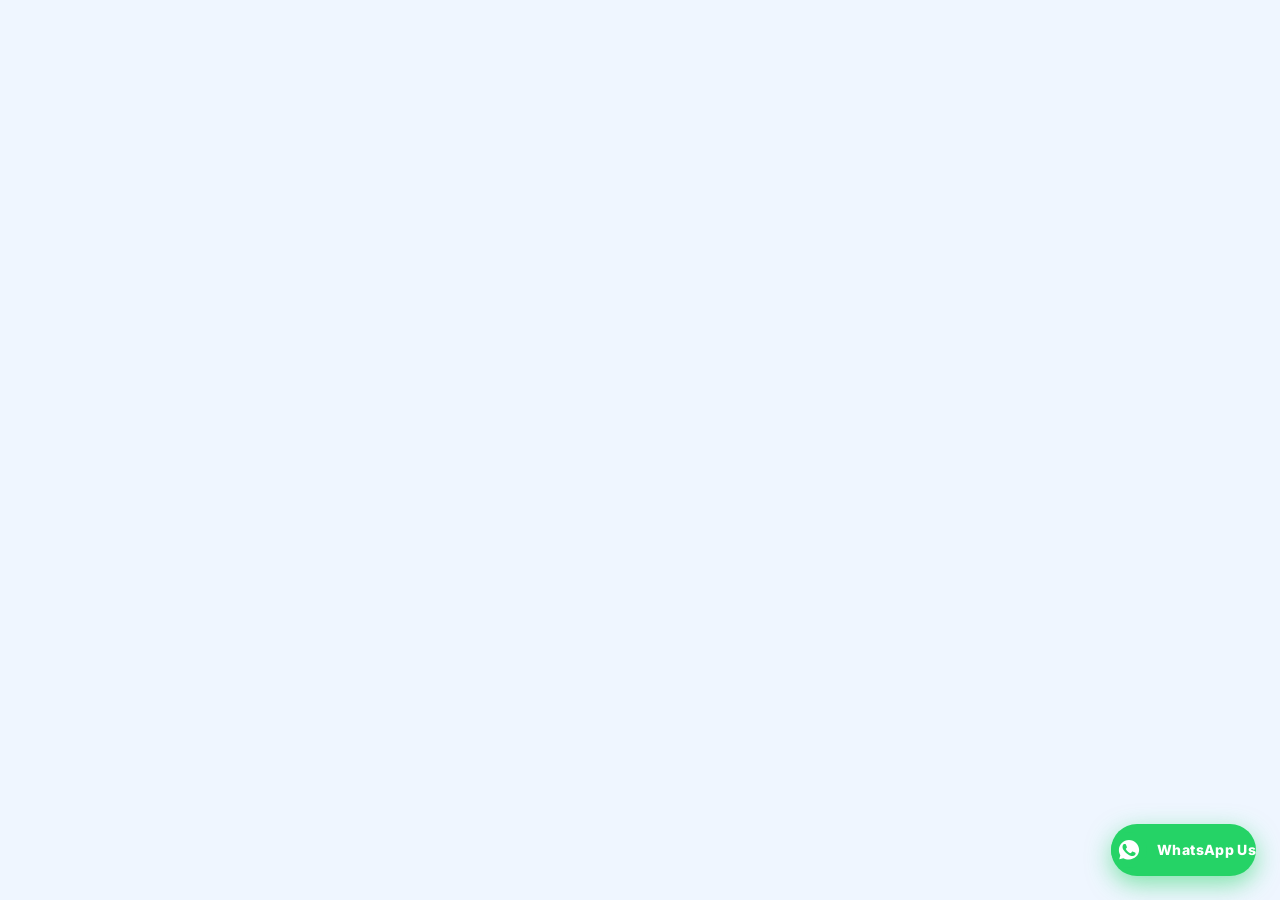
==== commit c150191a: "Fix footer text to soft white, reduce excessive gaps, and align photo with text from top to bottom" ====
--- a/about/index.html
+++ b/about/index.html
@@ -14,7 +14,7 @@
     <link rel="preconnect" href="https://fonts.gstatic.com" crossorigin />
     <link href="https://fonts.googleapis.com/css2?family=Playfair+Display:ital,wght@0,400;0,500;0,600;0,700;0,800;0,900;1,400;1,600;1,700&family=Inter:wght@300;400;500;600;700;800;900&display=swap" rel="stylesheet" />
     <link rel="stylesheet" href="../assets/index-DQ1mV4_X.css">
-    <script defer src="../assets/bundle.js?v=1792754400"></script>
+    <script defer src="../assets/bundle.js?v=1792756800"></script>
     <style>
       /* ============================================================
          CRITICAL FIX: ULTRA-CRISP HIGH-CONTRAST TYPOGRAPHY & LETTER COLORS
@@ -151,7 +151,7 @@
       }
 
 
-      /* Sky Blue Ambient Footer */
+      /* Sky Blue Ambient Footer with Soft White Text (#F1F5F9) */
       .footer-ambient {
         background: linear-gradient(135deg, #0369a1 0%, #0284c7 45%, #0ea5e9 100%) !important;
         border-top: 1px solid rgba(56, 189, 248, 0.4) !important;
@@ -167,18 +167,51 @@
         background: linear-gradient(90deg, transparent 0%, #38bdf8 50%, transparent 100%) !important;
         box-shadow: 0 0 15px rgba(56, 189, 248, 0.7) !important;
       }
+      .footer-ambient,
+      .footer-ambient p,
+      .footer-ambient span,
+      .footer-ambient a,
+      .footer-ambient li,
+      .footer-ambient div,
+      .footer-ambient .text-charcoal-300,
+      .footer-ambient .text-charcoal-400 {
+        color: #f1f5f9 !important;
+      }
+      .footer-ambient h2,
+      .footer-ambient h3,
+      .footer-ambient h4,
+      .footer-ambient .font-display,
+      .footer-ambient strong,
+      .footer-ambient b {
+        color: #ffffff !important;
+      }
+      .footer-ambient a {
+        color: #f1f5f9 !important;
+      }
+      .footer-ambient a:hover {
+        color: #ffffff !important;
+        text-decoration: underline !important;
+      }
       .footer-pill {
         background: rgba(255, 255, 255, 0.12) !important;
-        border: 1px solid rgba(255, 255, 255, 0.2) !important;
-        color: #f0f9ff !important;
+        border: 1px solid rgba(255, 255, 255, 0.25) !important;
+        color: #f8fafc !important;
       }
       .footer-pill:hover {
-        background: rgba(255, 255, 255, 0.25) !important;
-        color: #ffffff !important;
+        background: rgba(255, 255, 255, 0.22) !important;
+        color: #ffffff !important;
+        border-color: rgba(255, 255, 255, 0.45) !important;
+      }
+      .footer-ambient .text-forest-400 {
+        color: #e0f2fe !important;
+      }
+      .footer-social-btn {
+        color: #ffffff !important;
+        border-color: rgba(255, 255, 255, 0.3) !important;
       }
       .footer-social-btn:hover {
         background: #38bdf8 !important;
-        color: #0369a1 !important;
+        color: #ffffff !important;
       }
 
       
@@ -211,24 +244,51 @@
         font-weight: 800 !important;
       }
 
-      /* WHO WE ARE (LEFT) & PHOTO BOX (RIGHT) */
+      /* ============================================================
+         TIGHTEN WEBSITE GAPS (COMPACT & BALANCED SECTION PADDING)
+         ============================================================ */
+      .py-20 {
+        padding-top: 3rem !important;
+        padding-bottom: 3rem !important;
+      }
+      @media (min-width: 1024px) {
+        .lg\:py-28 {
+          padding-top: 4rem !important;
+          padding-bottom: 4rem !important;
+        }
+      }
+      .mb-14 {
+        margin-bottom: 2rem !important;
+      }
+      .mb-20 {
+        margin-bottom: 2.5rem !important;
+      }
+
+      /* ============================================================
+         WHO WE ARE: PHOTO STRAIGHT TA TEXT START AGANUM, PHOTO MUDIUM POTHUM TEXT FINISHED AGANUM
+         ============================================================ */
       .who-we-are-section {
-        padding-top: 4.5rem;
-        padding-bottom: 4rem;
-        background-color: #ffffff;
-        border-bottom: 1px solid #f1f5f9;
+        padding-top: 3.5rem !important;
+        padding-bottom: 3rem !important;
+        background-color: #ffffff !important;
+        border-bottom: 1px solid #f1f5f9 !important;
       }
       .who-we-are-wrap {
         display: flex !important;
         flex-direction: column !important;
-        gap: 2.5rem !important;
+        gap: 2rem !important;
         align-items: center !important;
         width: 100% !important;
+        max-width: 80rem !important;
+        margin-left: auto !important;
+        margin-right: auto !important;
+        padding-left: 1.5rem !important;
+        padding-right: 1.5rem !important;
       }
       @media (min-width: 1024px) {
         .who-we-are-wrap {
           flex-direction: row !important;
-          align-items: center !important;
+          align-items: stretch !important; /* BOTH COLUMNS EQUAL HEIGHT */
           justify-content: space-between !important;
           gap: 3.5rem !important;
         }
@@ -236,11 +296,47 @@
           flex: 1 1 56% !important;
           max-width: 58% !important;
           text-align: left !important;
+          display: flex !important;
+          flex-direction: column !important;
+          justify-content: space-between !important; /* Top starts at 0, bottom ends with photo */
+          margin: 0 !important;
+          padding: 0 !important;
+        }
+        .who-we-are-left-top {
+          margin-top: 0 !important;
+          padding-top: 0 !important;
+        }
+        .who-we-are-left-top > *:first-child {
+          margin-top: 0 !important;
         }
         .who-we-are-col-right {
           flex: 0 0 42% !important;
           max-width: 440px !important;
           width: 100% !important;
+          display: flex !important;
+          flex-direction: column !important;
+          margin: 0 !important;
+          padding: 0 !important;
+        }
+        .founder-photo-box {
+          height: 100% !important; /* Matches left column height exactly */
+          display: flex !important;
+          flex-direction: column !important;
+          justify-content: space-between !important;
+          box-sizing: border-box !important;
+          margin: 0 !important;
+        }
+        .founder-photo-img-wrap {
+          flex: 1 1 auto !important;
+          display: flex !important;
+          min-height: 360px !important;
+          height: 100% !important;
+        }
+        .founder-photo-img {
+          width: 100% !important;
+          height: 100% !important;
+          object-fit: cover !important;
+          object-position: top !important;
         }
       }
       .founder-photo-box {
@@ -264,22 +360,6 @@
         background-color: #0f172a !important;
         box-shadow: 0 4px 6px -1px rgba(0, 0, 0, 0.1) !important;
       }
-      .founder-photo-img {
-        width: 100% !important;
-        height: 420px !important;
-        object-fit: cover !important;
-        object-position: top !important;
-        display: block !important;
-        transition: transform 0.5s ease !important;
-      }
-      @media (min-width: 640px) {
-        .founder-photo-img {
-          height: 480px !important;
-        }
-      }
-      .founder-photo-box:hover .founder-photo-img {
-        transform: scale(1.03) !important;
-      }
       .founder-photo-caption {
         position: absolute !important;
         bottom: 0 !important;
@@ -289,6 +369,57 @@
         padding: 1.25rem 1rem 1rem !important;
         text-align: center !important;
         color: #ffffff !important;
+      }
+      .btn-read-story {
+        background-color: #0284c7 !important;
+        color: #ffffff !important;
+      }
+      .btn-read-story:hover {
+        background-color: #0369a1 !important;
+        color: #ffffff !important;
+      }
+
+      /* ============================================================
+         SERVICES PROGRAM ROWS: EXACT EQUAL HEIGHT PHOTO & TEXT
+         Photo starts straight at top of text, and finishes flush at bottom of text
+         ============================================================ */
+      @media (min-width: 1024px) {
+        .service-item-grid {
+          display: grid !important;
+          grid-template-columns: repeat(2, minmax(0, 1fr)) !important;
+          align-items: stretch !important;
+        }
+        .service-photo-col {
+          display: flex !important;
+          flex-direction: column !important;
+          height: 100% !important;
+          min-height: 100% !important;
+          margin: 0 !important;
+          padding: 0 !important;
+        }
+        .service-photo-wrap {
+          flex: 1 1 auto !important;
+          height: 100% !important;
+          min-height: 100% !important;
+          display: flex !important;
+        }
+        .service-photo-wrap img {
+          width: 100% !important;
+          height: 100% !important;
+          object-fit: cover !important;
+        }
+        .service-text-col {
+          display: flex !important;
+          flex-direction: column !important;
+          justify-content: space-between !important;
+          height: 100% !important;
+          margin: 0 !important;
+          padding: 0 !important;
+        }
+        .service-text-col > *:first-child {
+          margin-top: 0 !important;
+          padding-top: 0 !important;
+        }
       }
 </style>
   </head>
--- a/assets/index-DQ1mV4_X.css
+++ b/assets/index-DQ1mV4_X.css
@@ -141,39 +141,163 @@
 }
 
 /* ============================================================
-   WHO WE ARE (LEFT) & FOUNDERS PHOTO BOX (RIGHT)
+   FOOTER TEXT COLOR: CRISP SOFT WHITE / OFF-WHITE (#F1F5F9)
+   ============================================================ */
+.footer-ambient,
+.footer-ambient p,
+.footer-ambient span,
+.footer-ambient a,
+.footer-ambient li,
+.footer-ambient div,
+.footer-ambient .text-charcoal-300,
+.footer-ambient .text-charcoal-400 {
+  color: #f1f5f9 !important;
+}
+
+.footer-ambient h2,
+.footer-ambient h3,
+.footer-ambient h4,
+.footer-ambient .font-display,
+.footer-ambient strong,
+.footer-ambient b {
+  color: #ffffff !important;
+}
+
+.footer-ambient a {
+  color: #f1f5f9 !important;
+}
+
+.footer-ambient a:hover {
+  color: #ffffff !important;
+  text-decoration: underline !important;
+}
+
+.footer-pill {
+  background: rgba(255, 255, 255, 0.12) !important;
+  border: 1px solid rgba(255, 255, 255, 0.25) !important;
+  color: #f8fafc !important;
+}
+
+.footer-pill:hover {
+  background: rgba(255, 255, 255, 0.22) !important;
+  color: #ffffff !important;
+  border-color: rgba(255, 255, 255, 0.45) !important;
+}
+
+.footer-ambient .text-forest-400 {
+  color: #e0f2fe !important;
+}
+
+.footer-social-btn {
+  color: #ffffff !important;
+  border-color: rgba(255, 255, 255, 0.3) !important;
+}
+
+/* ============================================================
+   TIGHTEN WEBSITE GAPS (COMPACT & BALANCED SECTION PADDING)
+   ============================================================ */
+.py-20 {
+  padding-top: 3rem !important;
+  padding-bottom: 3rem !important;
+}
+@media (min-width: 1024px) {
+  .lg\:py-28 {
+    padding-top: 4rem !important;
+    padding-bottom: 4rem !important;
+  }
+}
+.mb-14 {
+  margin-bottom: 2rem !important;
+}
+.mb-20 {
+  margin-bottom: 2.5rem !important;
+}
+
+/* ============================================================
+   PHOTO STRAIGHT TA TEXT START AGANUM, PHOTO MUDIUM POTHUM TEXT FINISHED AGANUM
+   PERFECT TOP AND BOTTOM ALIGNMENT WITH PHOTO
    ============================================================ */
 .who-we-are-section {
-  padding-top: 4.5rem;
-  padding-bottom: 4rem;
-  background-color: #ffffff;
-  border-bottom: 1px solid #f1f5f9;
-}
+  padding-top: 3.5rem !important;
+  padding-bottom: 3rem !important;
+  background-color: #ffffff !important;
+  border-bottom: 1px solid #f1f5f9 !important;
+}
+
 .who-we-are-wrap {
   display: flex !important;
   flex-direction: column !important;
-  gap: 2.5rem !important;
+  gap: 2rem !important;
   align-items: center !important;
   width: 100% !important;
-}
+  max-width: 80rem !important;
+  margin-left: auto !important;
+  margin-right: auto !important;
+  padding-left: 1.5rem !important;
+  padding-right: 1.5rem !important;
+}
+
 @media (min-width: 1024px) {
   .who-we-are-wrap {
     flex-direction: row !important;
-    align-items: center !important;
+    align-items: stretch !important; /* BOTH SIDES EXACT SAME HEIGHT */
     justify-content: space-between !important;
     gap: 3.5rem !important;
   }
+
   .who-we-are-col-left {
     flex: 1 1 56% !important;
     max-width: 58% !important;
     text-align: left !important;
-  }
+    display: flex !important;
+    flex-direction: column !important;
+    justify-content: space-between !important; /* Top starts at 0, bottom ends at bottom of photo */
+    margin: 0 !important;
+    padding: 0 !important;
+  }
+
+  .who-we-are-left-top {
+    margin-top: 0 !important;
+    padding-top: 0 !important;
+  }
+  .who-we-are-left-top > *:first-child {
+    margin-top: 0 !important;
+  }
+
   .who-we-are-col-right {
     flex: 0 0 42% !important;
     max-width: 440px !important;
     width: 100% !important;
-  }
-}
+    display: flex !important;
+    flex-direction: column !important;
+    margin: 0 !important;
+    padding: 0 !important;
+  }
+
+  .founder-photo-box {
+    height: 100% !important; /* Matches left column exactly */
+    display: flex !important;
+    flex-direction: column !important;
+    justify-content: space-between !important;
+    box-sizing: border-box !important;
+    margin: 0 !important;
+  }
+
+  .founder-photo-img-wrap {
+    flex: 1 1 auto !important;
+    display: flex !important;
+    min-height: 360px !important;
+    height: 100% !important;
+  }
+
+  .founder-photo-img {
+    width: 100% !important;
+    height: 100% !important;
+    object-fit: cover !important;
+    object-position: top !important;
+  }
+}
+
 .founder-photo-box {
   background: #ffffff !important;
   border-radius: 1.5rem !important;
@@ -183,11 +307,13 @@
   transition: all 0.35s ease !important;
   position: relative !important;
 }
+
 .founder-photo-box:hover {
   box-shadow: 0 25px 50px -12px rgba(2, 132, 199, 0.28), 0 8px 20px rgba(15, 23, 42, 0.08) !important;
   transform: translateY(-3px) !important;
   border-color: #38bdf8 !important;
 }
+
 .founder-photo-img-wrap {
   position: relative !important;
   border-radius: 1rem !important;
@@ -195,22 +321,7 @@
   background-color: #0f172a !important;
   box-shadow: 0 4px 6px -1px rgba(0, 0, 0, 0.1) !important;
 }
-.founder-photo-img {
-  width: 100% !important;
-  height: 420px !important;
-  object-fit: cover !important;
-  object-position: top !important;
-  display: block !important;
-  transition: transform 0.5s ease !important;
-}
-@media (min-width: 640px) {
-  .founder-photo-img {
-    height: 480px !important;
-  }
-}
-.founder-photo-box:hover .founder-photo-img {
-  transform: scale(1.03) !important;
-}
+
 .founder-photo-caption {
   position: absolute !important;
   bottom: 0 !important;
@@ -221,6 +332,7 @@
   text-align: center !important;
   color: #ffffff !important;
 }
+
 .btn-read-story {
   background-color: #0284c7 !important;
   color: #ffffff !important;
@@ -229,3 +341,48 @@
   background-color: #0369a1 !important;
   color: #ffffff !important;
 }
+
+/* ============================================================
+   SERVICES PROGRAM ROWS: EXACT EQUAL HEIGHT PHOTO & TEXT
+   Photo starts straight at top of text, and finishes flush at bottom of text
+   ============================================================ */
+@media (min-width: 1024px) {
+  .service-item-grid {
+    display: grid !important;
+    grid-template-columns: repeat(2, minmax(0, 1fr)) !important;
+    align-items: stretch !important;
+  }
+  .service-photo-col {
+    display: flex !important;
+    flex-direction: column !important;
+    height: 100% !important;
+    min-height: 100% !important;
+    margin: 0 !important;
+    padding: 0 !important;
+  }
+  .service-photo-wrap {
+    flex: 1 1 auto !important;
+    height: 100% !important;
+    min-height: 100% !important;
+    display: flex !important;
+  }
+  .service-photo-wrap img {
+    width: 100% !important;
+    height: 100% !important;
+    object-fit: cover !important;
+  }
+  .service-text-col {
+    display: flex !important;
+    flex-direction: column !important;
+    justify-content: space-between !important;
+    height: 100% !important;
+    margin: 0 !important;
+    padding: 0 !important;
+  }
+  .service-text-col > *:first-child {
+    margin-top: 0 !important;
+    padding-top: 0 !important;
+  }
+}
+
+
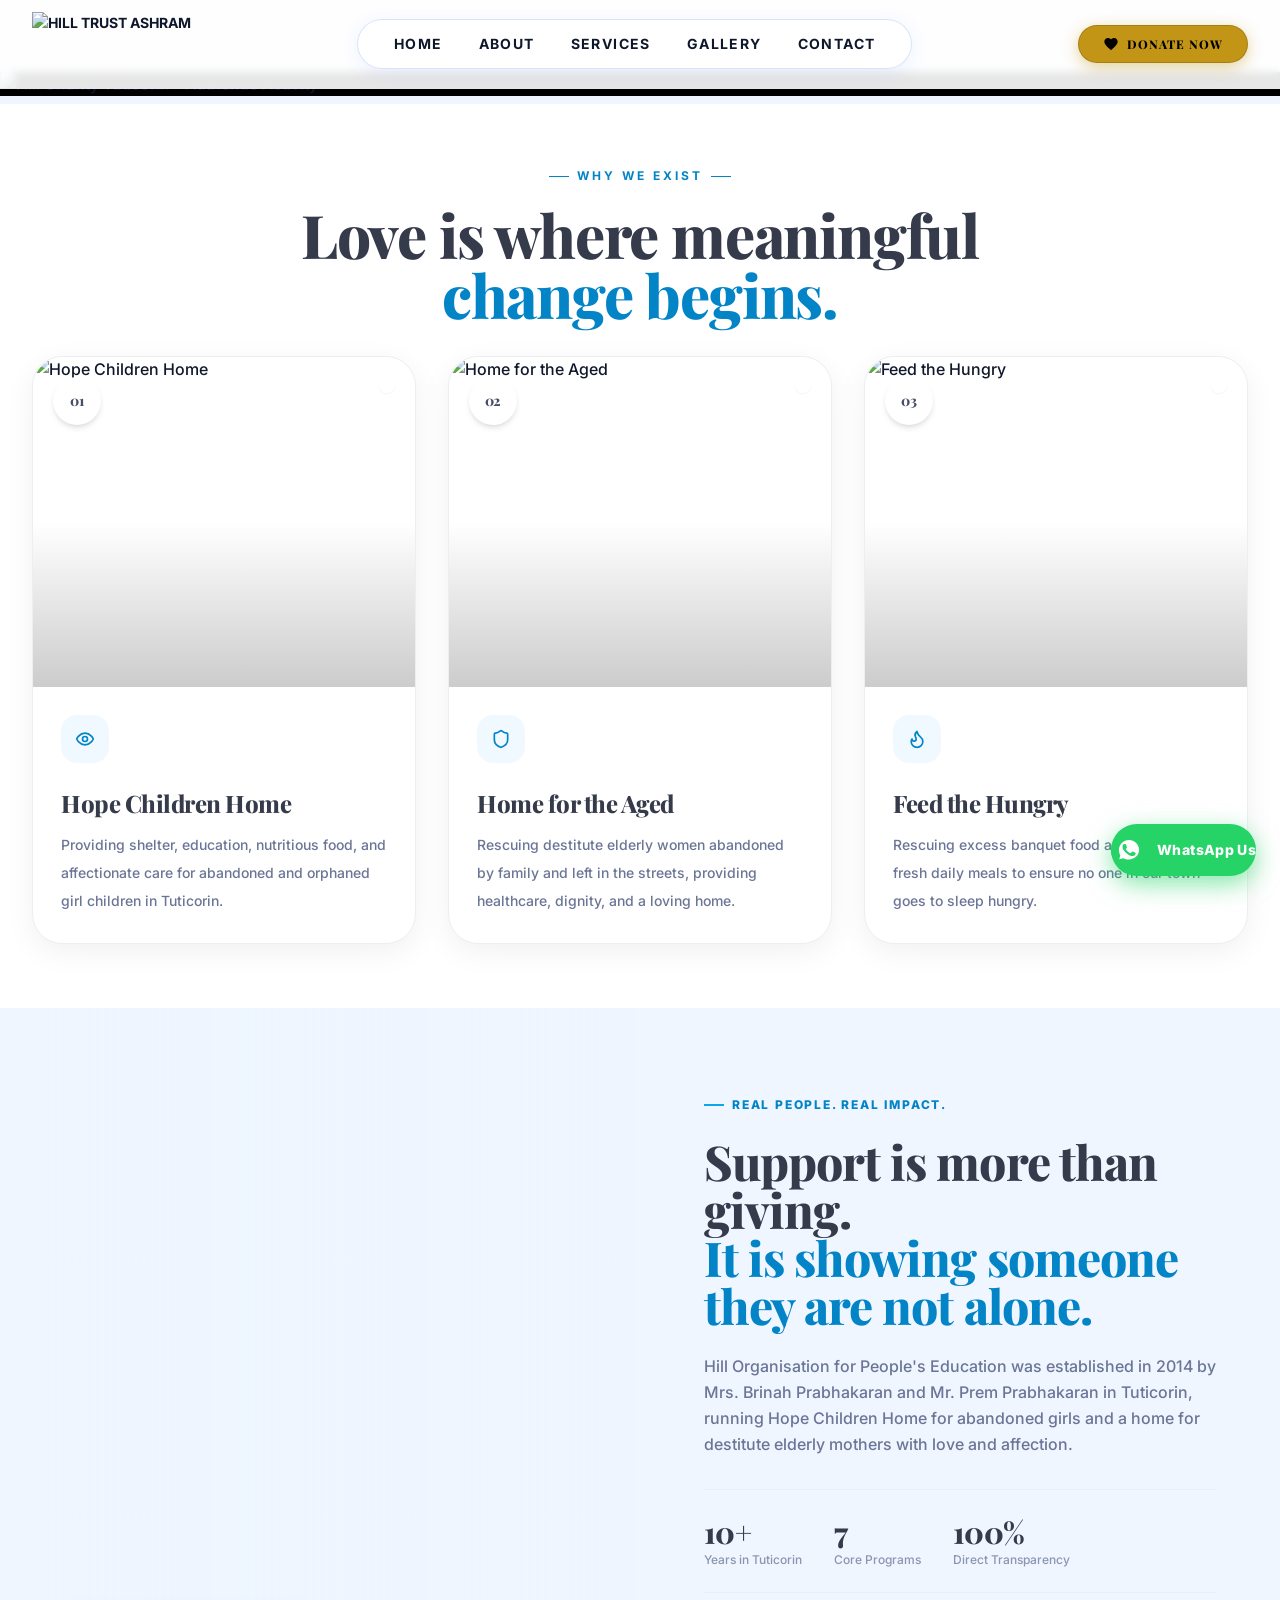
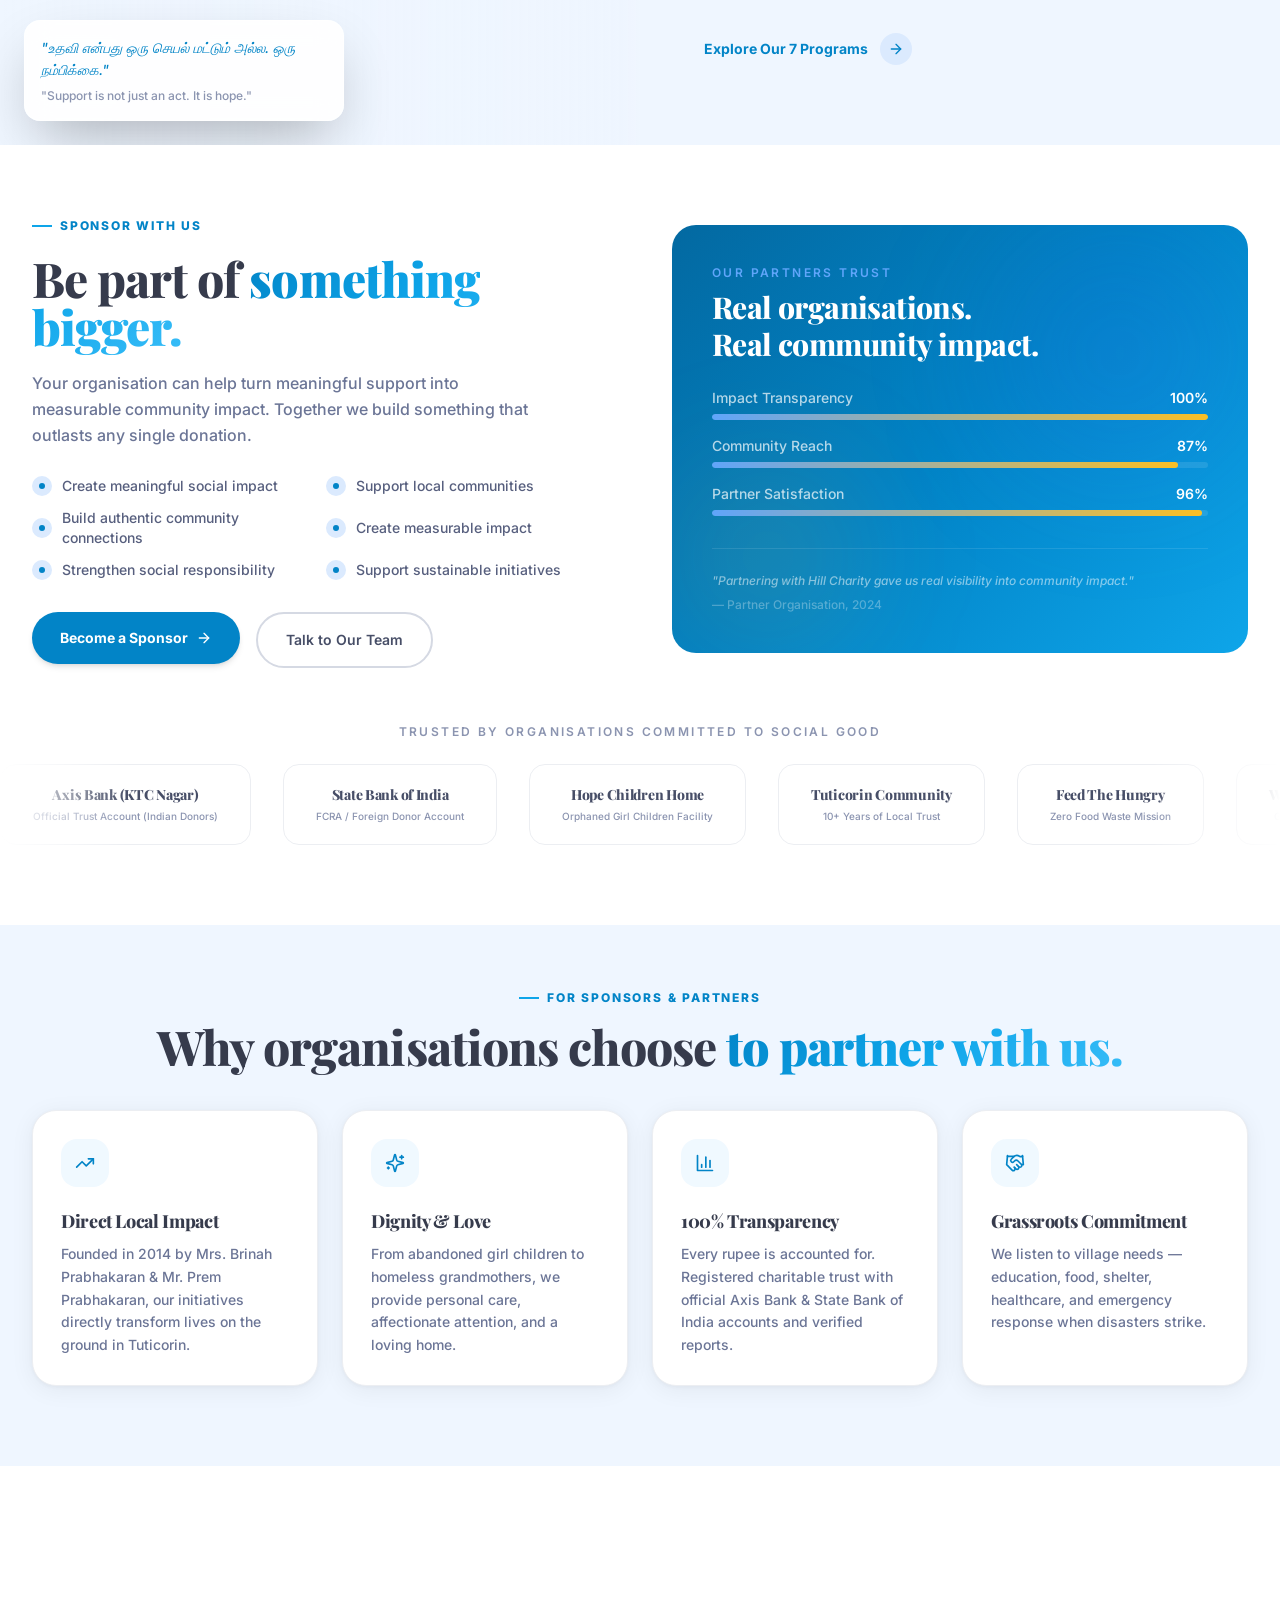
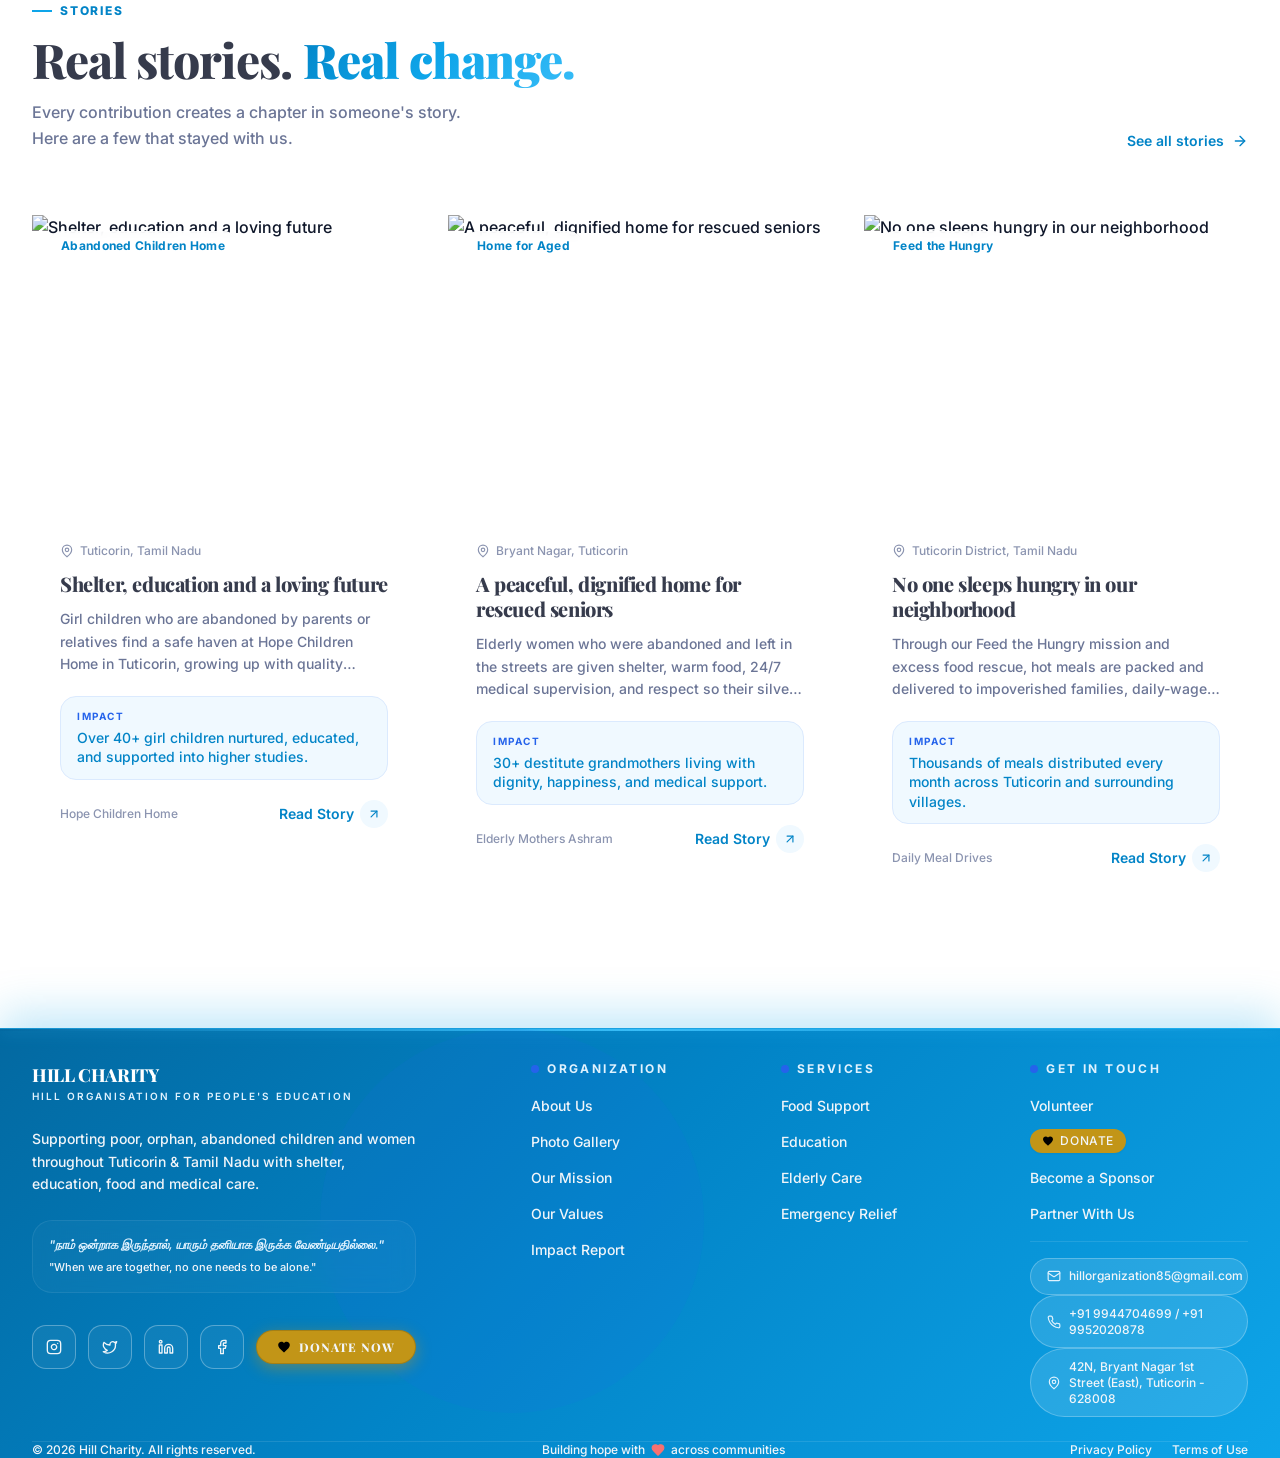
==== commit 3485225e: "Fix React duplicate instance error and add root Logo fallback" ====
--- a/about/index.html
+++ b/about/index.html
@@ -14,7 +14,7 @@
     <link rel="preconnect" href="https://fonts.gstatic.com" crossorigin />
     <link href="https://fonts.googleapis.com/css2?family=Playfair+Display:ital,wght@0,400;0,500;0,600;0,700;0,800;0,900;1,400;1,600;1,700&family=Inter:wght@300;400;500;600;700;800;900&display=swap" rel="stylesheet" />
     <link rel="stylesheet" href="../assets/index-DQ1mV4_X.css">
-    <script defer src="../assets/bundle.js?v=1792756800"></script>
+    <script defer src="../assets/bundle.js?v=1792758000"></script>
     <style>
       /* ============================================================
          CRITICAL FIX: ULTRA-CRISP HIGH-CONTRAST TYPOGRAPHY & LETTER COLORS
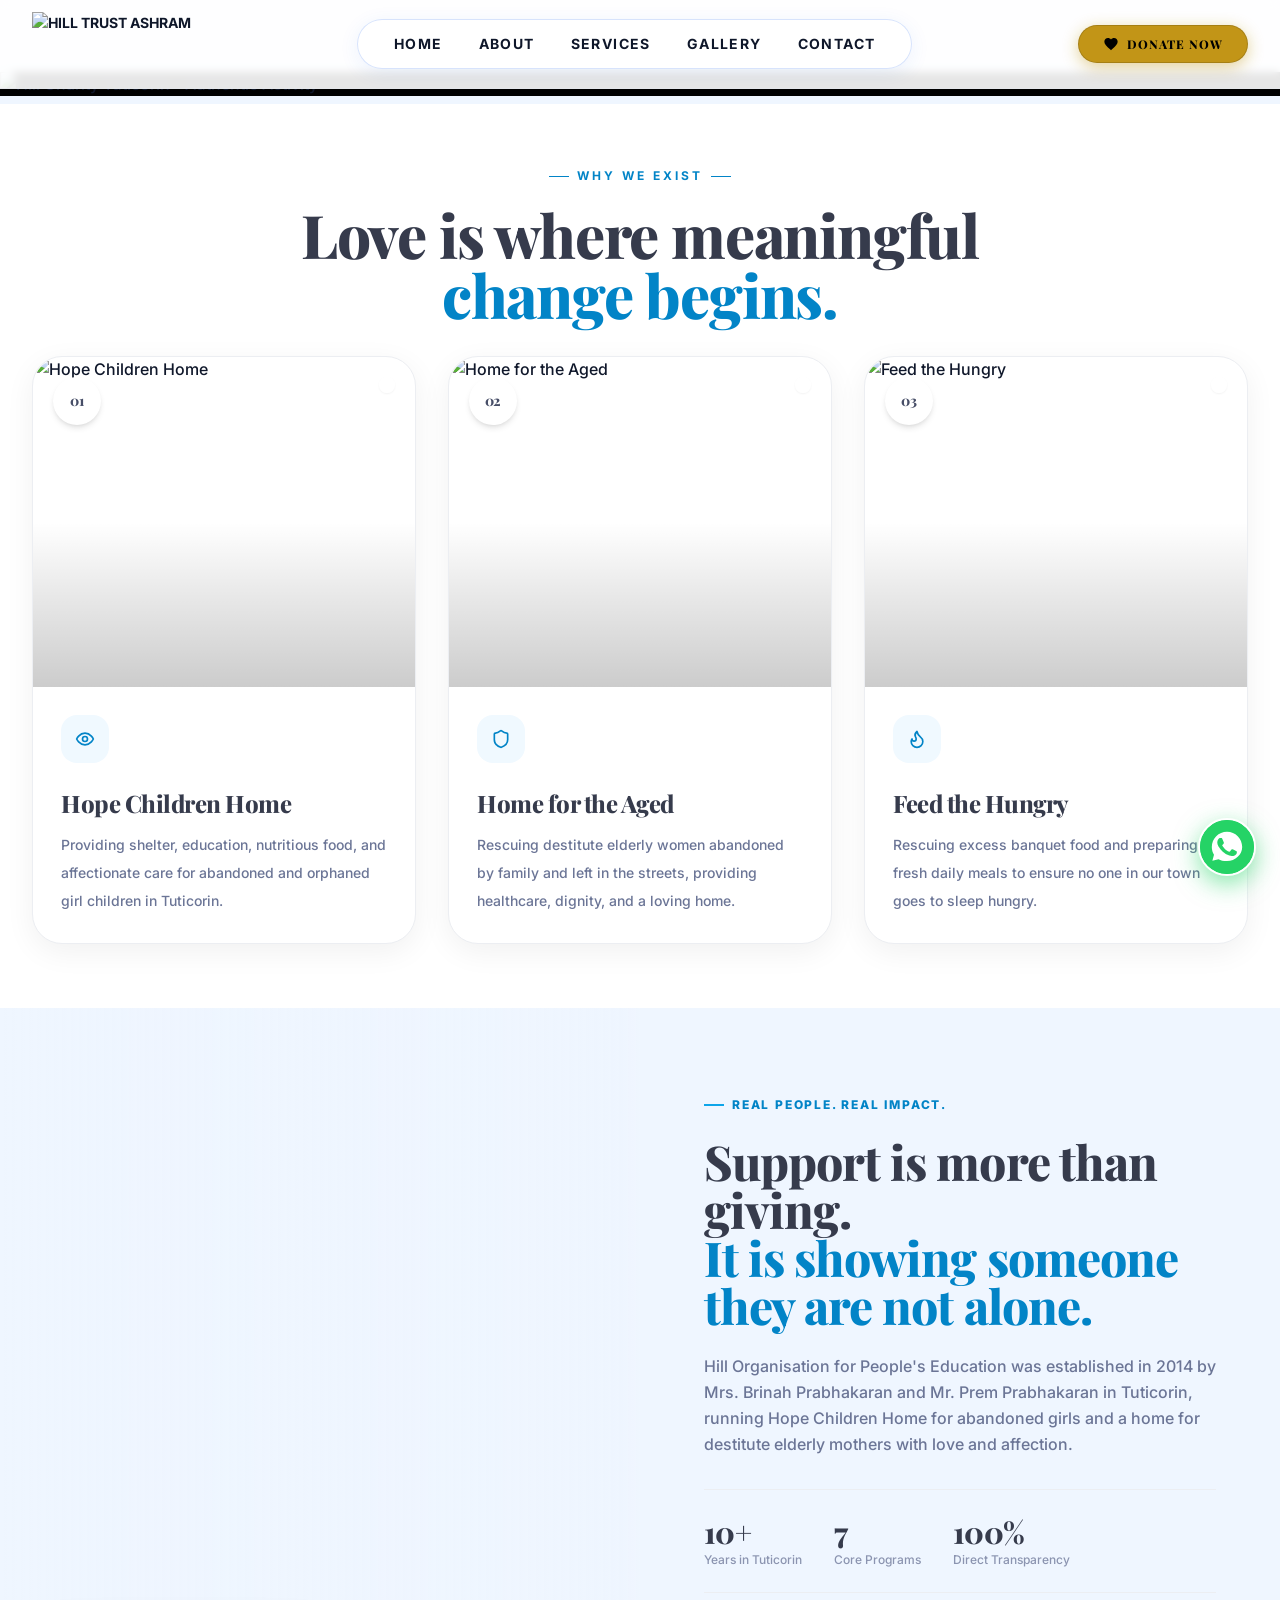
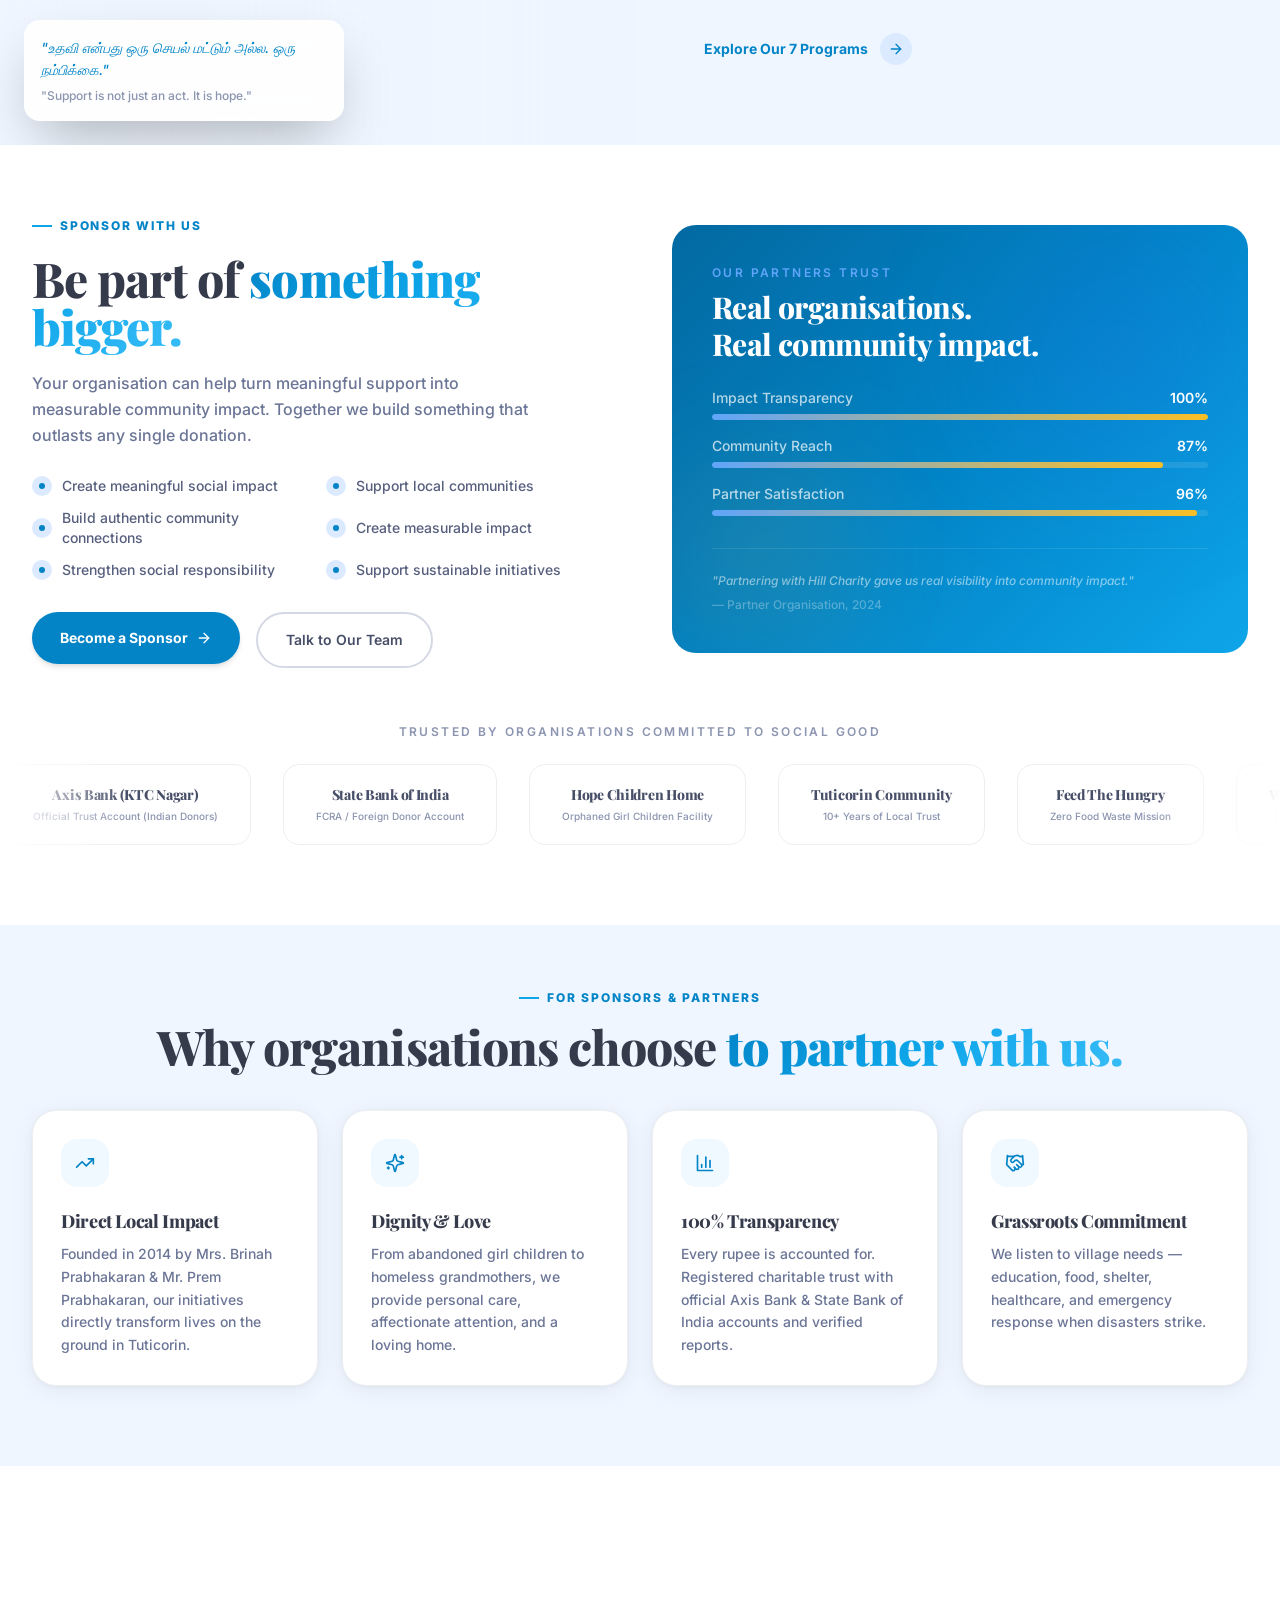
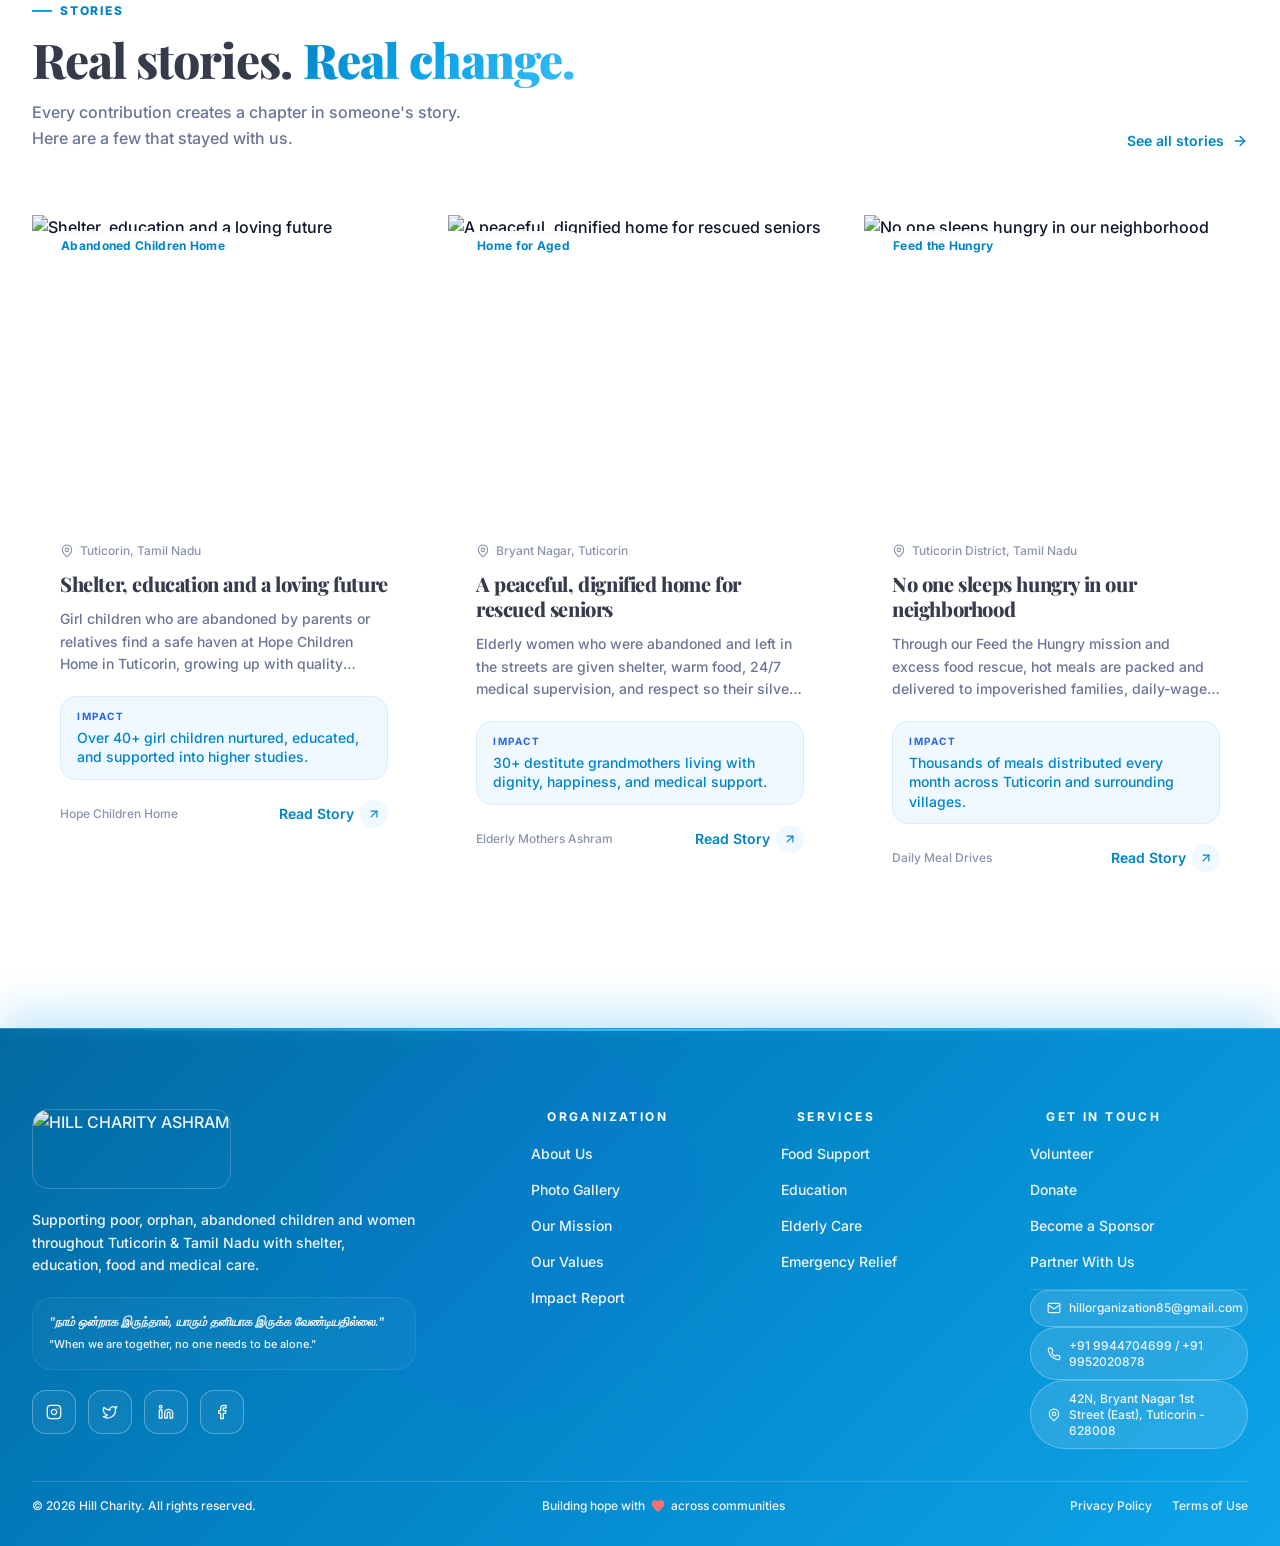
==== commit 747b4f10: "Update footer with new logo and all-to-contact routing, remove marked banner and donate buttons, and" ====
--- a/about/index.html
+++ b/about/index.html
@@ -14,7 +14,7 @@
     <link rel="preconnect" href="https://fonts.gstatic.com" crossorigin />
     <link href="https://fonts.googleapis.com/css2?family=Playfair+Display:ital,wght@0,400;0,500;0,600;0,700;0,800;0,900;1,400;1,600;1,700&family=Inter:wght@300;400;500;600;700;800;900&display=swap" rel="stylesheet" />
     <link rel="stylesheet" href="../assets/index-DQ1mV4_X.css">
-    <script defer src="../assets/bundle.js?v=1792758000"></script>
+    <script defer src="../assets/bundle.js?v=1792759900"></script>
     <style>
       /* ============================================================
          CRITICAL FIX: ULTRA-CRISP HIGH-CONTRAST TYPOGRAPHY & LETTER COLORS
@@ -230,18 +230,37 @@
       }
 
       #floating-whatsapp {
-        background-color: #25D366 !important;
-        color: #ffffff !important;
+        width: 58px !important;
+        height: 58px !important;
+        border-radius: 50% !important;
+        padding: 0 !important;
+        display: flex !important;
+        align-items: center !important;
+        justify-content: center !important;
         box-shadow: 0 8px 25px rgba(37,211,102,0.55) !important;
         text-decoration: none !important;
+        background-color: #25D366 !important;
+        border: 2.5px solid #ffffff !important;
+        overflow: hidden !important;
+        z-index: 9999 !important;
       }
       #floating-whatsapp:hover {
         background-color: #20bd5a !important;
         box-shadow: 0 12px 35px rgba(37,211,102,0.75) !important;
+        transform: scale(1.1) !important;
+      }
+      #floating-whatsapp img {
+        width: 100% !important;
+        height: 100% !important;
+        object-fit: cover !important;
+        display: block !important;
       }
       #floating-whatsapp span {
-        color: #ffffff !important;
-        font-weight: 800 !important;
+        display: none !important;
+      }
+      .footer-ambient {
+        padding-top: 2.5rem !important;
+        padding-bottom: 2rem !important;
       }
 
       /* ============================================================
@@ -424,14 +443,13 @@
 </style>
   </head>
   <body>
-    <div id="root"></div>
+        <div id="root"></div>
     <a href="https://wa.me/919944704699?text=Hello%20Hill%20Charity%20Tuticorin,%20I%20would%20like%20to%20support%20your%20mission."
        target="_blank" rel="noopener noreferrer"
        id="floating-whatsapp"
-       class="pulse-whatsapp fixed bottom-6 right-6 z-50 flex items-center gap-2.5 px-3.5 py-2 sm:px-4 sm:py-2.5 rounded-full text-white font-extrabold text-sm shadow-[0_8px_25px_rgba(37,211,102,0.55)] hover:scale-105 active:scale-95 transition-all duration-300 group"
+       class="pulse-whatsapp fixed bottom-6 right-6 z-50 flex items-center justify-center rounded-full"
        aria-label="Chat on WhatsApp">
-      <img src="../assets/whatsapp-logo.svg" alt="WhatsApp" class="w-9 h-9 shrink-0" />
-      <span class="tracking-wide pr-1 font-extrabold text-sm text-white">WhatsApp Us</span>
+      <img src="../assets/whatsapp-logo.svg" alt="WhatsApp" />
     </a>
   </body>
 </html>
--- a/assets/index-DQ1mV4_X.css
+++ b/assets/index-DQ1mV4_X.css
@@ -385,4 +385,47 @@
   }
 }
 
-
+/* ============================================================
+   CIRCULAR WHATSAPP FLOATING BUTTON (CLEAN ICON ONLY)
+   ============================================================ */
+#floating-whatsapp {
+  width: 58px !important;
+  height: 58px !important;
+  border-radius: 50% !important;
+  padding: 0 !important;
+  display: flex !important;
+  align-items: center !important;
+  justify-content: center !important;
+  box-shadow: 0 8px 25px rgba(37, 211, 102, 0.55) !important;
+  text-decoration: none !important;
+  background-color: #25D366 !important;
+  border: 2.5px solid #ffffff !important;
+  overflow: hidden !important;
+  z-index: 9999 !important;
+}
+
+#floating-whatsapp:hover {
+  background-color: #20bd5a !important;
+  box-shadow: 0 12px 35px rgba(37, 211, 102, 0.75) !important;
+  transform: scale(1.1) !important;
+}
+
+#floating-whatsapp img {
+  width: 100% !important;
+  height: 100% !important;
+  object-fit: cover !important;
+  display: block !important;
+}
+
+#floating-whatsapp span {
+  display: none !important;
+}
+
+/* Footer layout polish */
+.footer-ambient {
+  padding-top: 2.5rem !important;
+  padding-bottom: 2rem !important;
+}
+
+
+
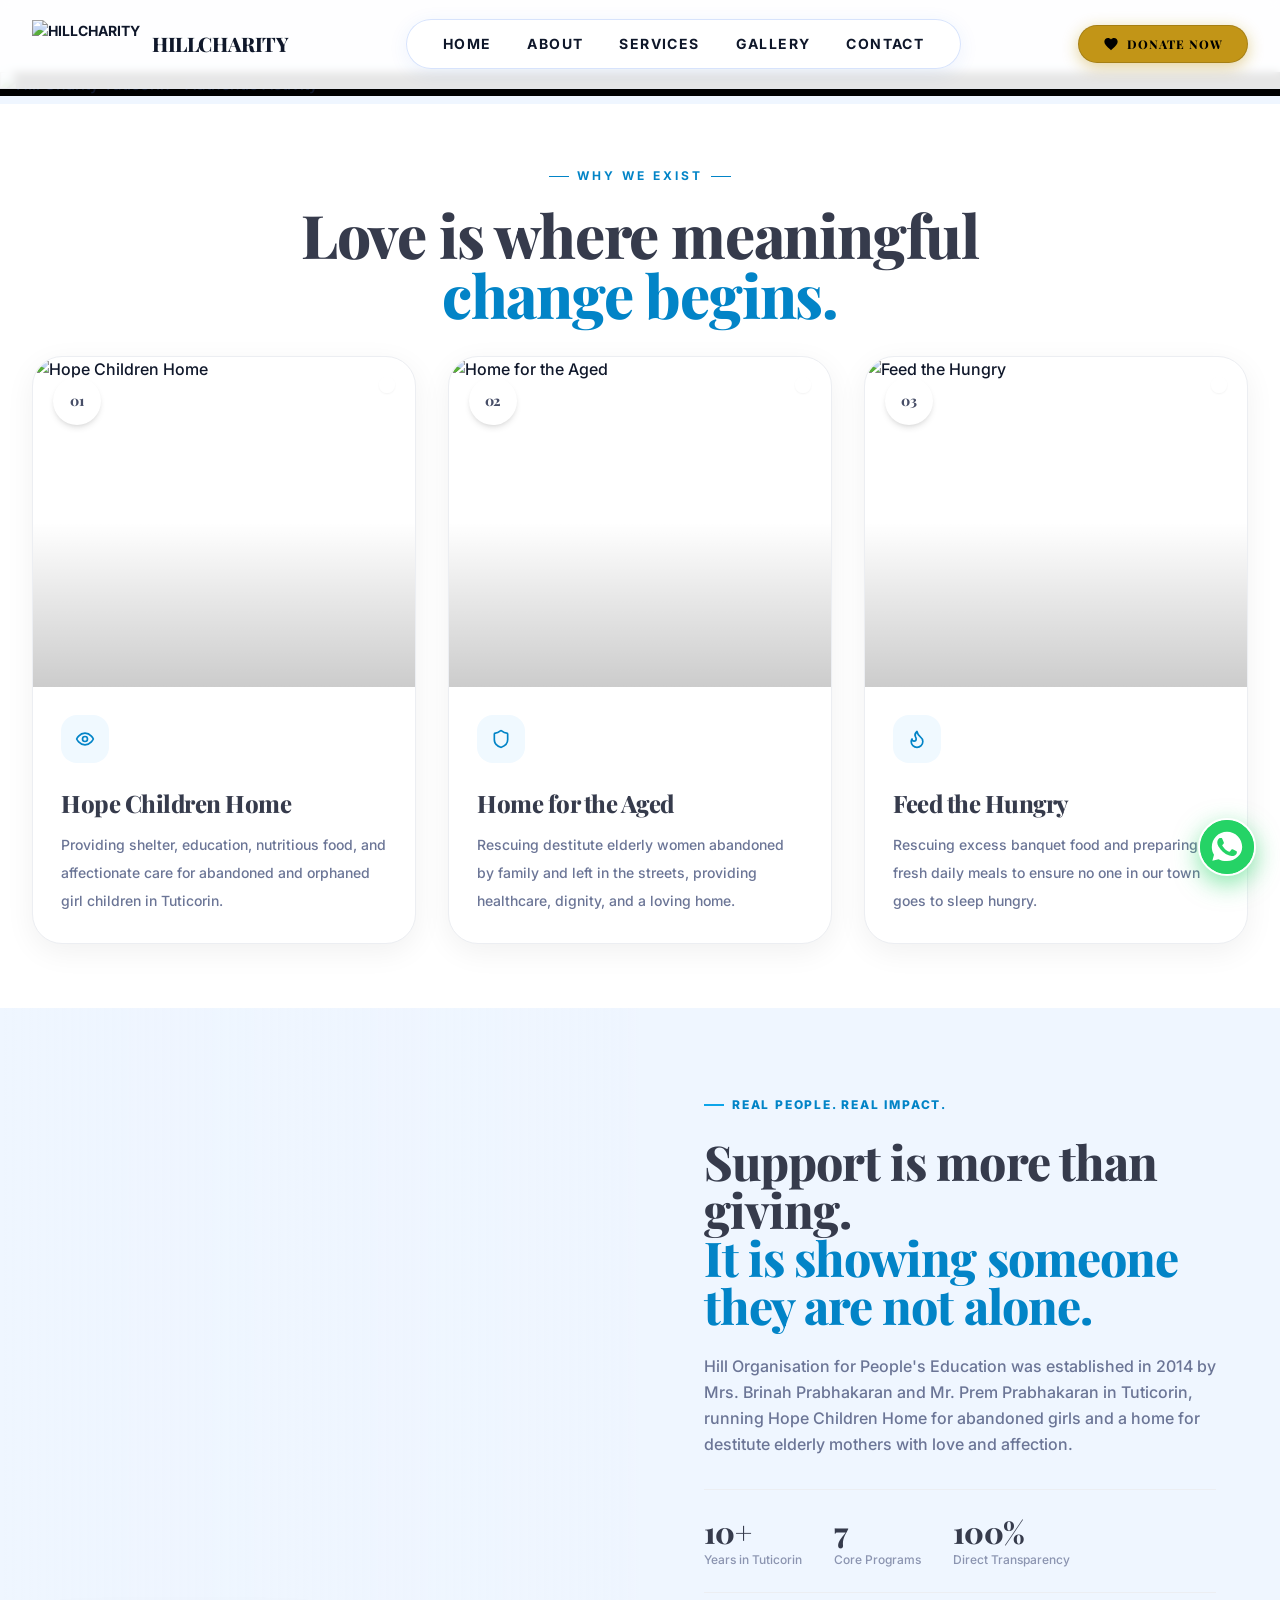
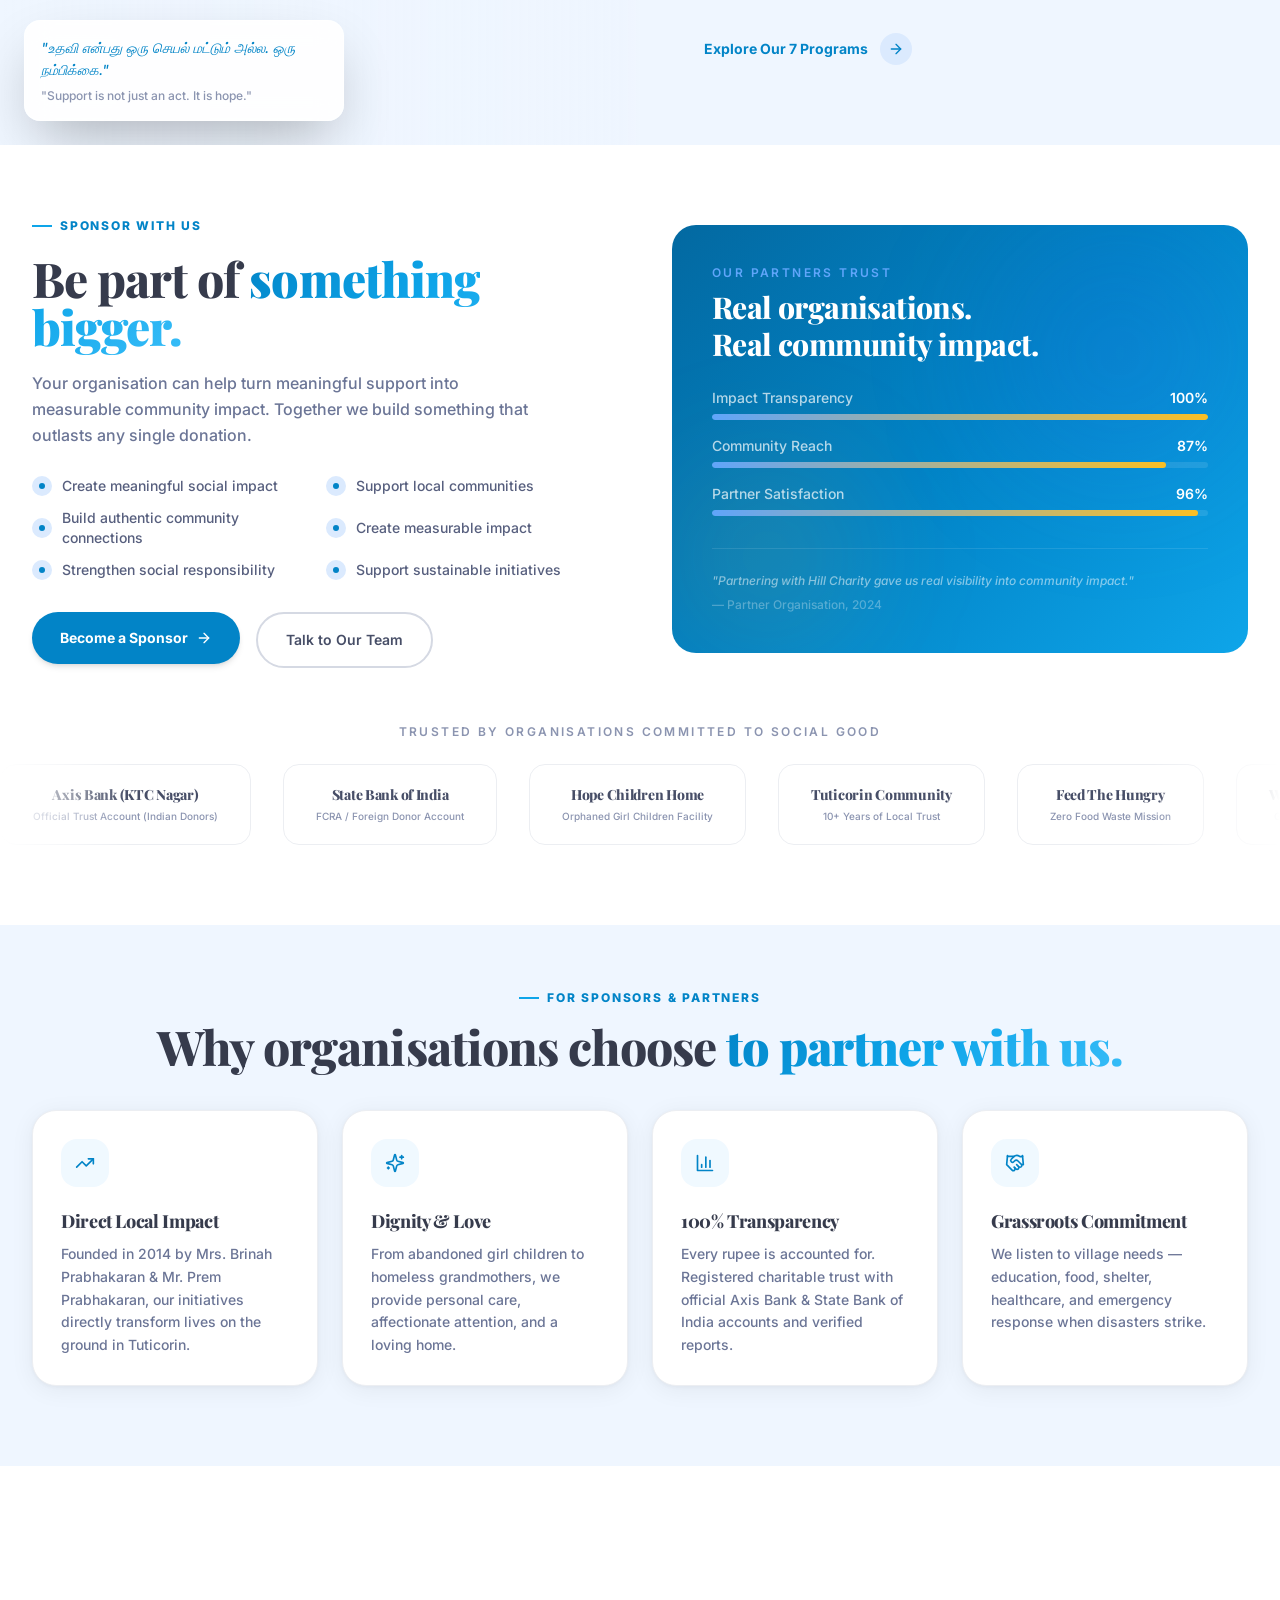
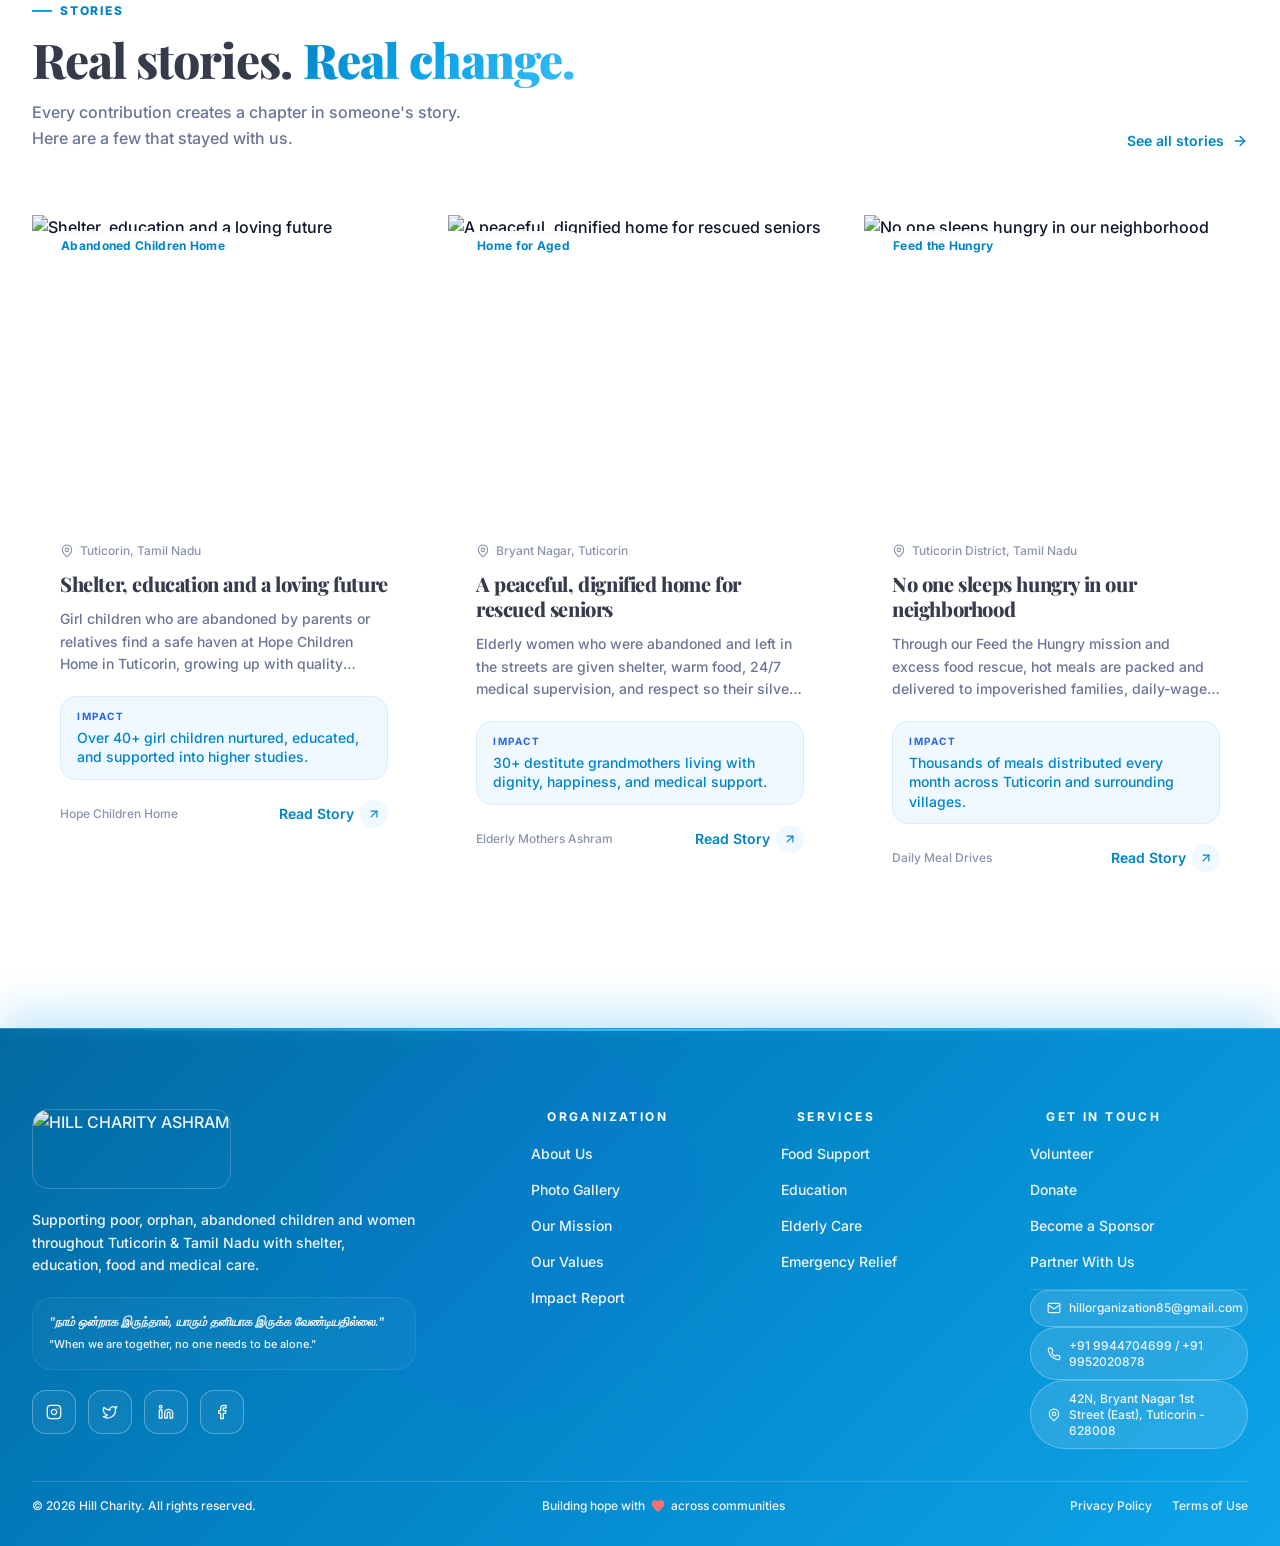
==== commit 02474cc2: "Update navbar branding to HILLCHARITY, remove Who We Are section, revamp Gallery to editorial collag" ====
--- a/about/index.html
+++ b/about/index.html
@@ -14,7 +14,7 @@
     <link rel="preconnect" href="https://fonts.gstatic.com" crossorigin />
     <link href="https://fonts.googleapis.com/css2?family=Playfair+Display:ital,wght@0,400;0,500;0,600;0,700;0,800;0,900;1,400;1,600;1,700&family=Inter:wght@300;400;500;600;700;800;900&display=swap" rel="stylesheet" />
     <link rel="stylesheet" href="../assets/index-DQ1mV4_X.css">
-    <script defer src="../assets/bundle.js?v=1792759900"></script>
+    <script defer src="../assets/bundle.js?v=1792762000"></script>
     <style>
       /* ============================================================
          CRITICAL FIX: ULTRA-CRISP HIGH-CONTRAST TYPOGRAPHY & LETTER COLORS
